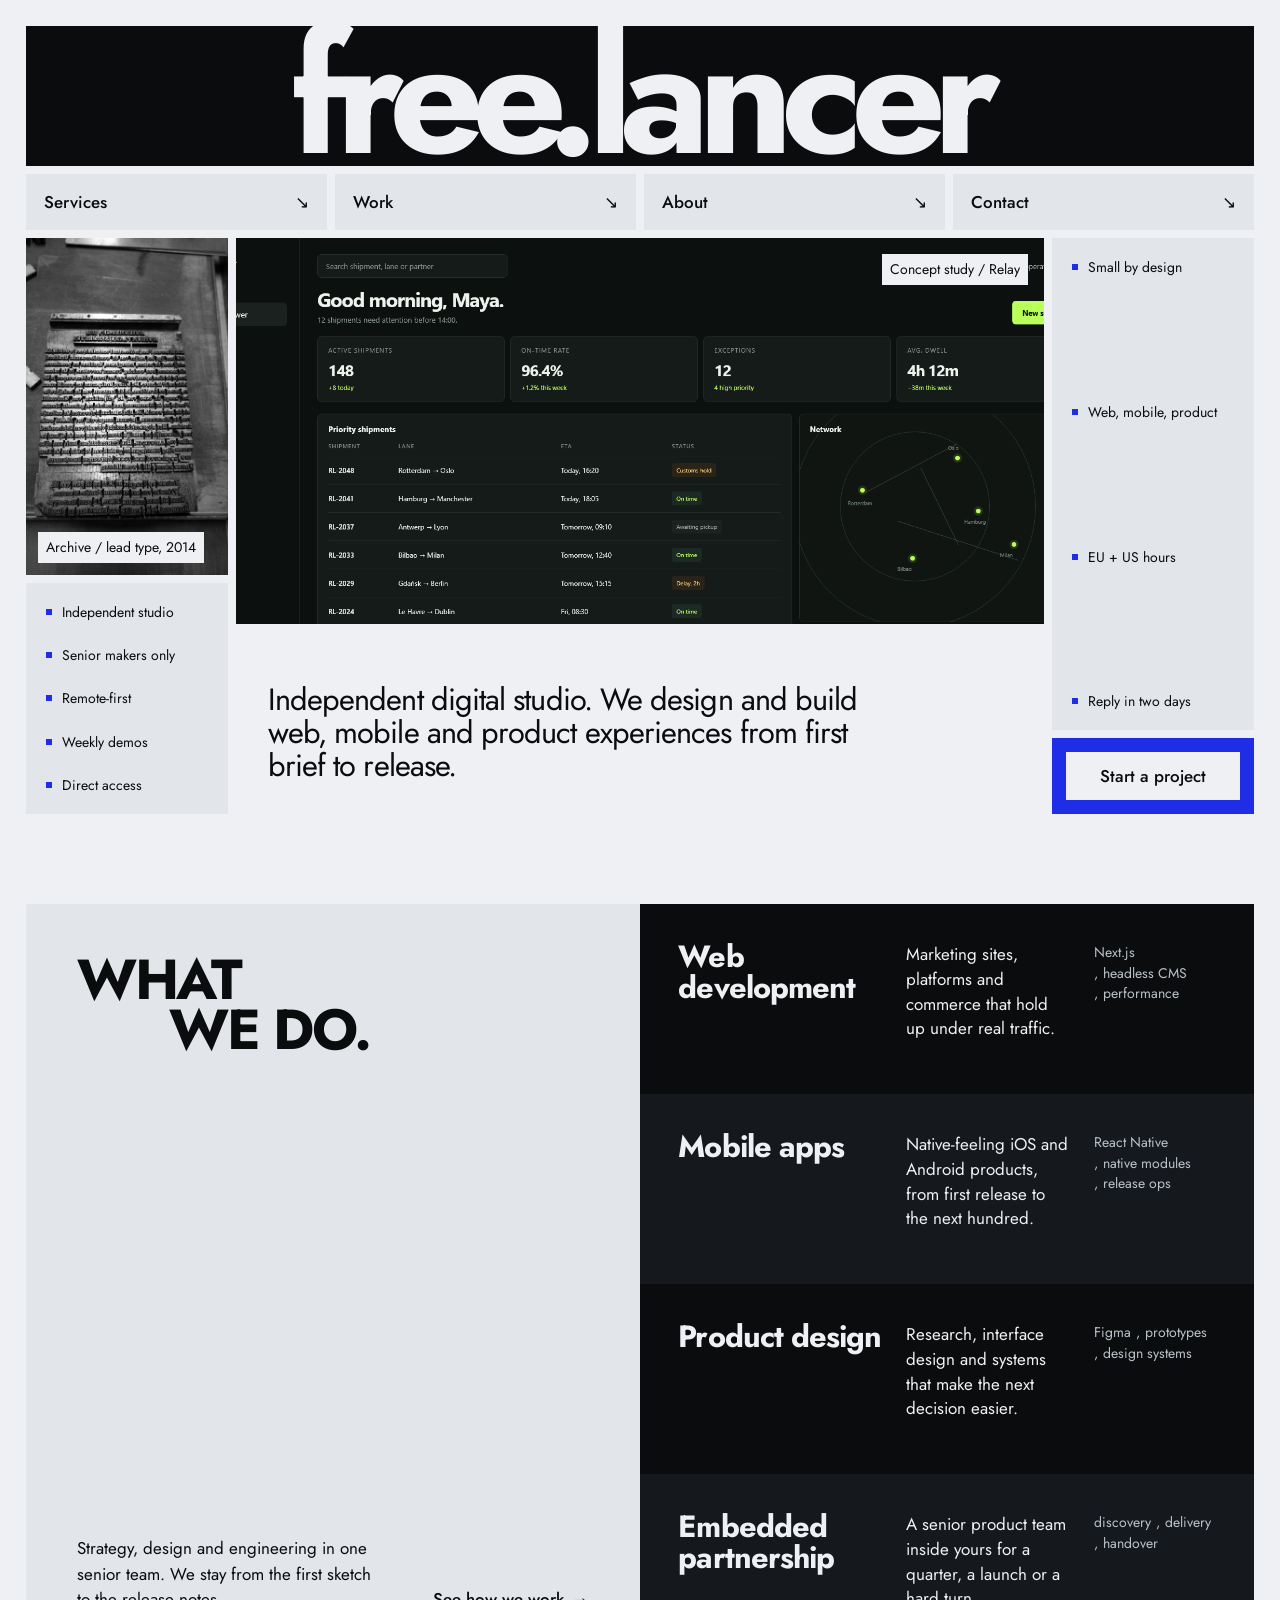
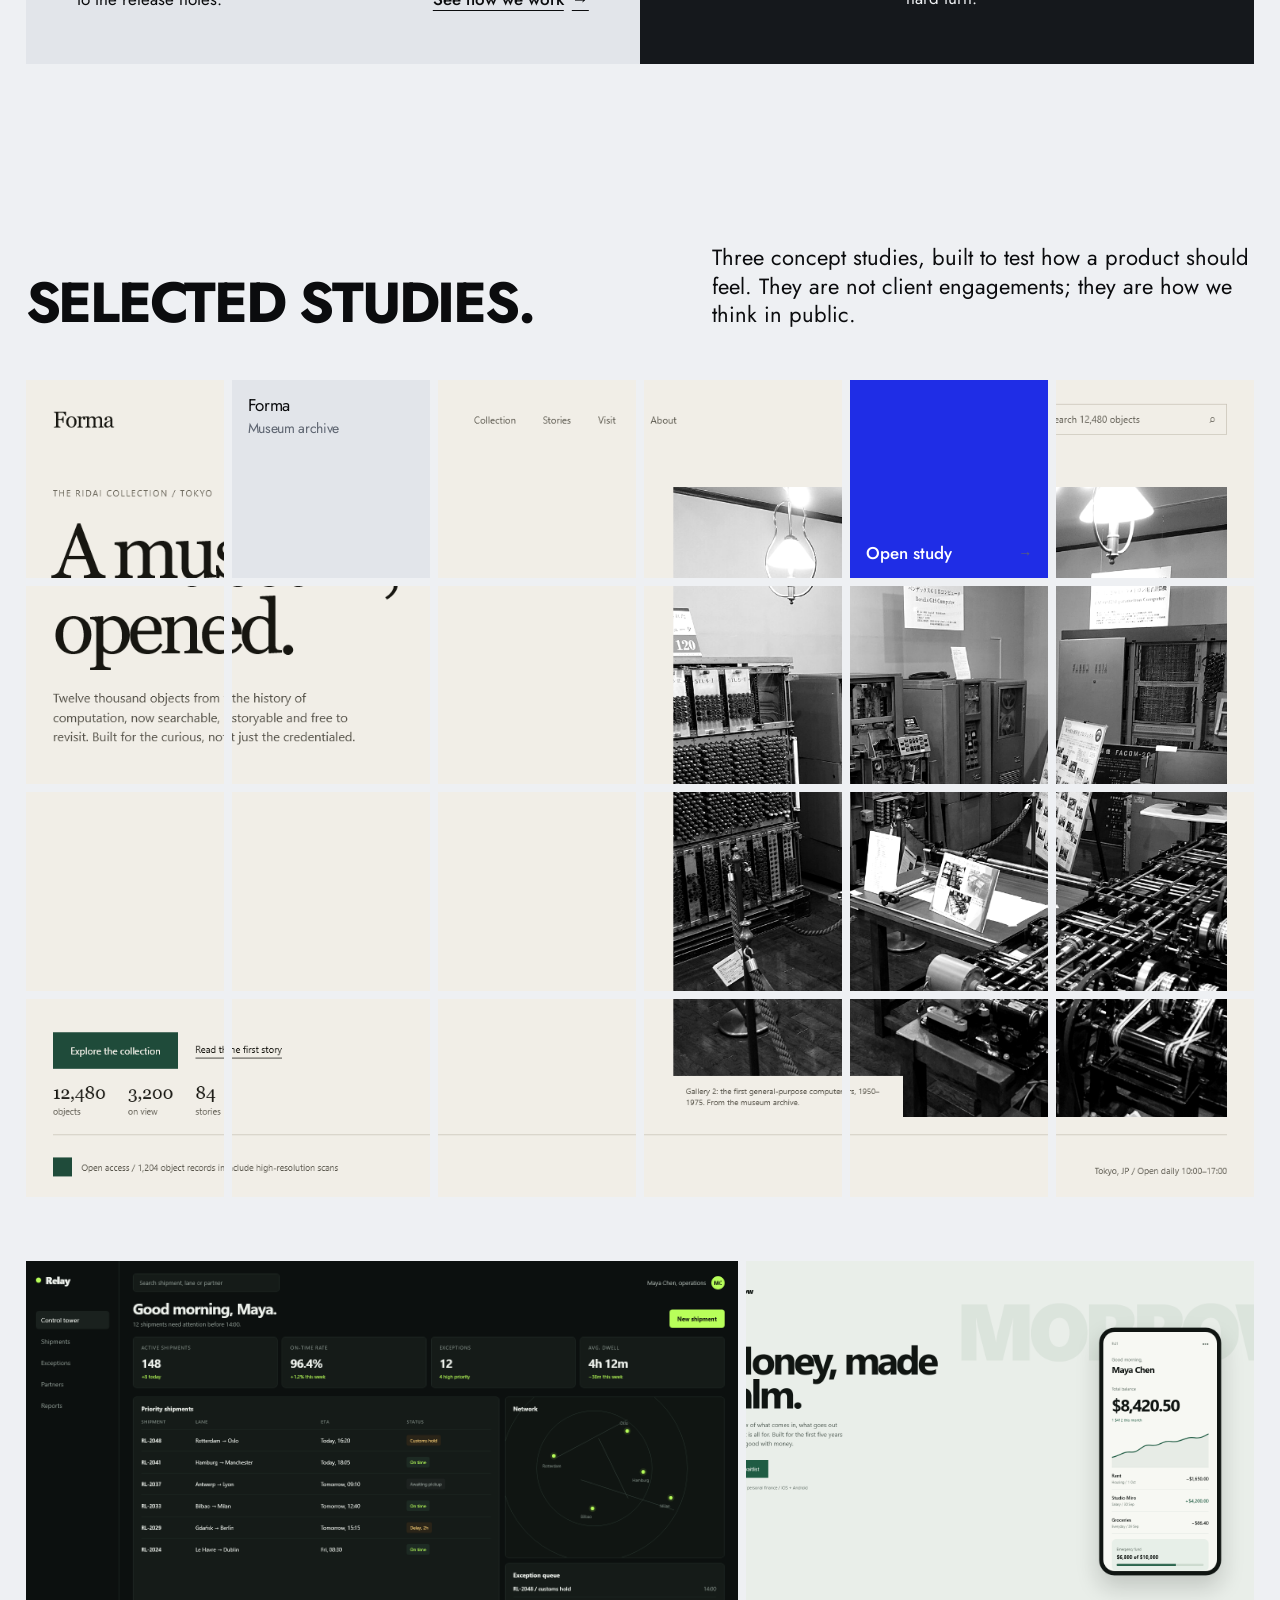
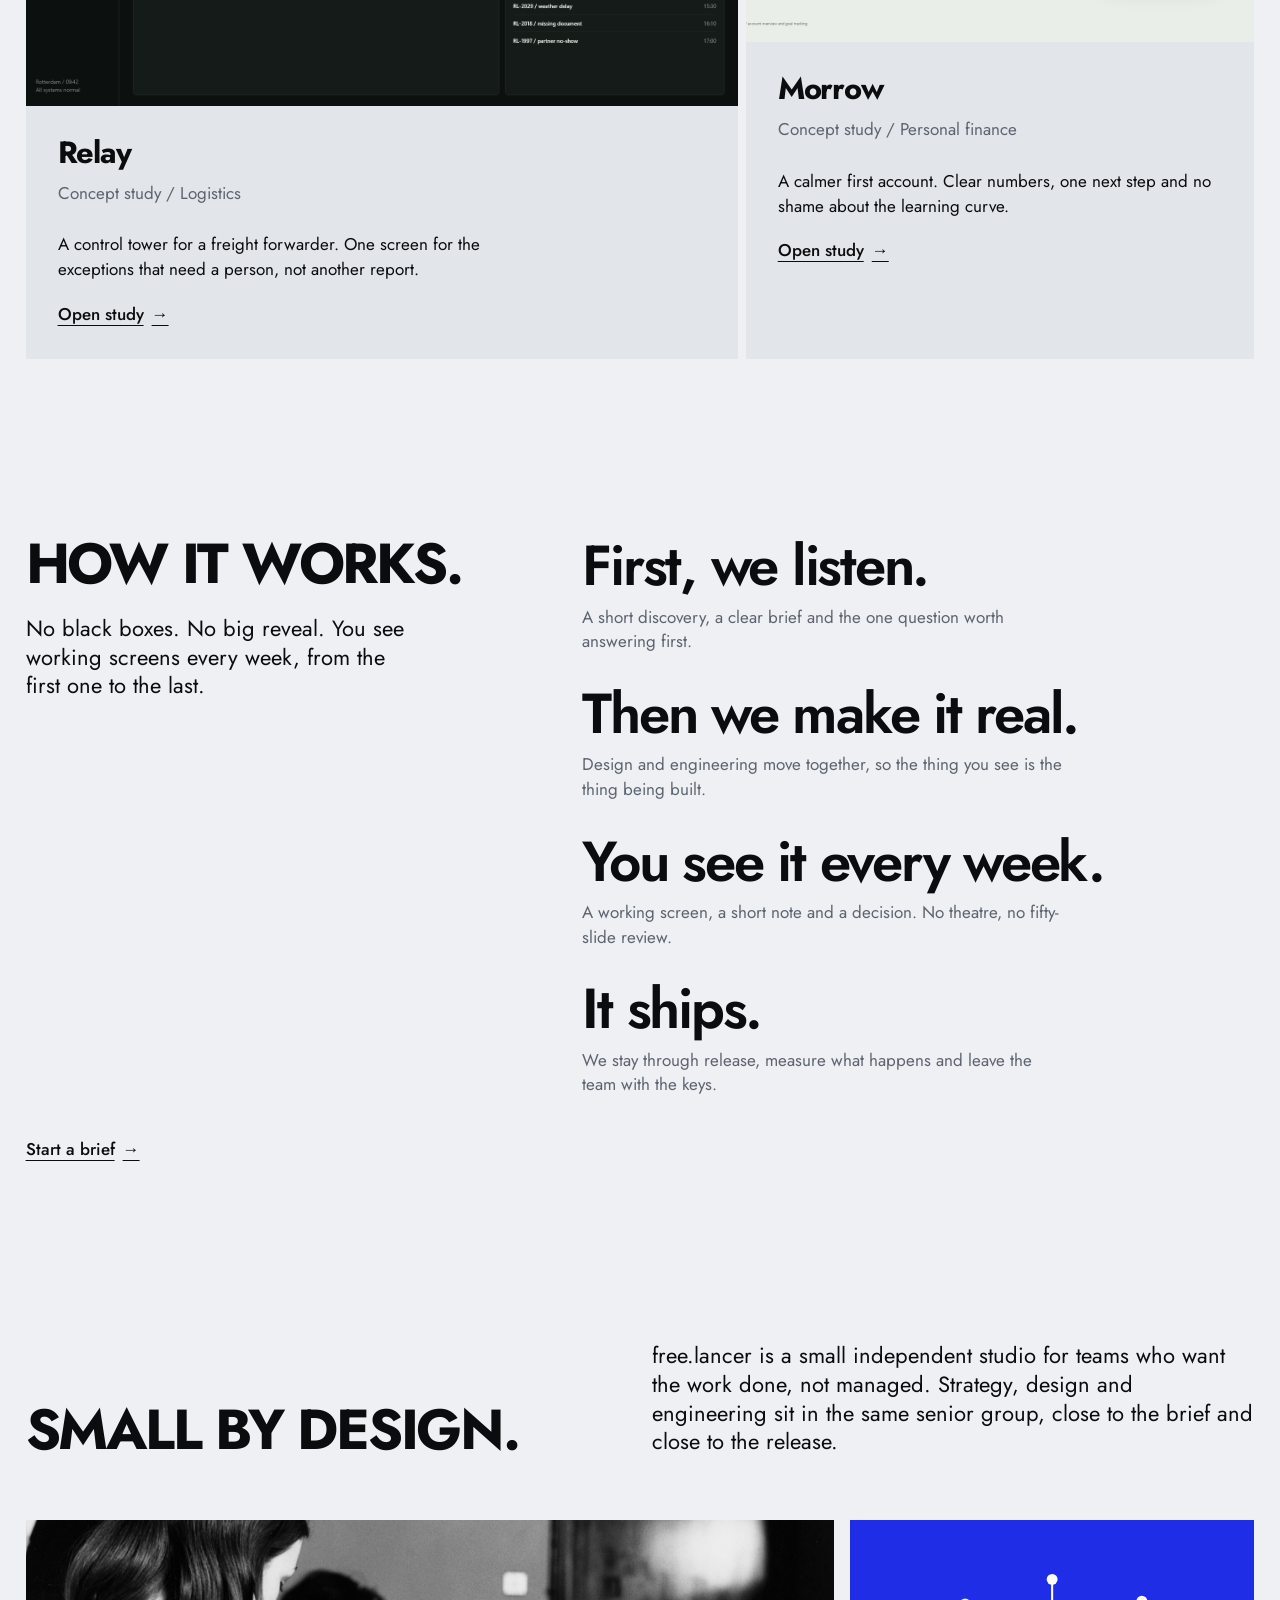
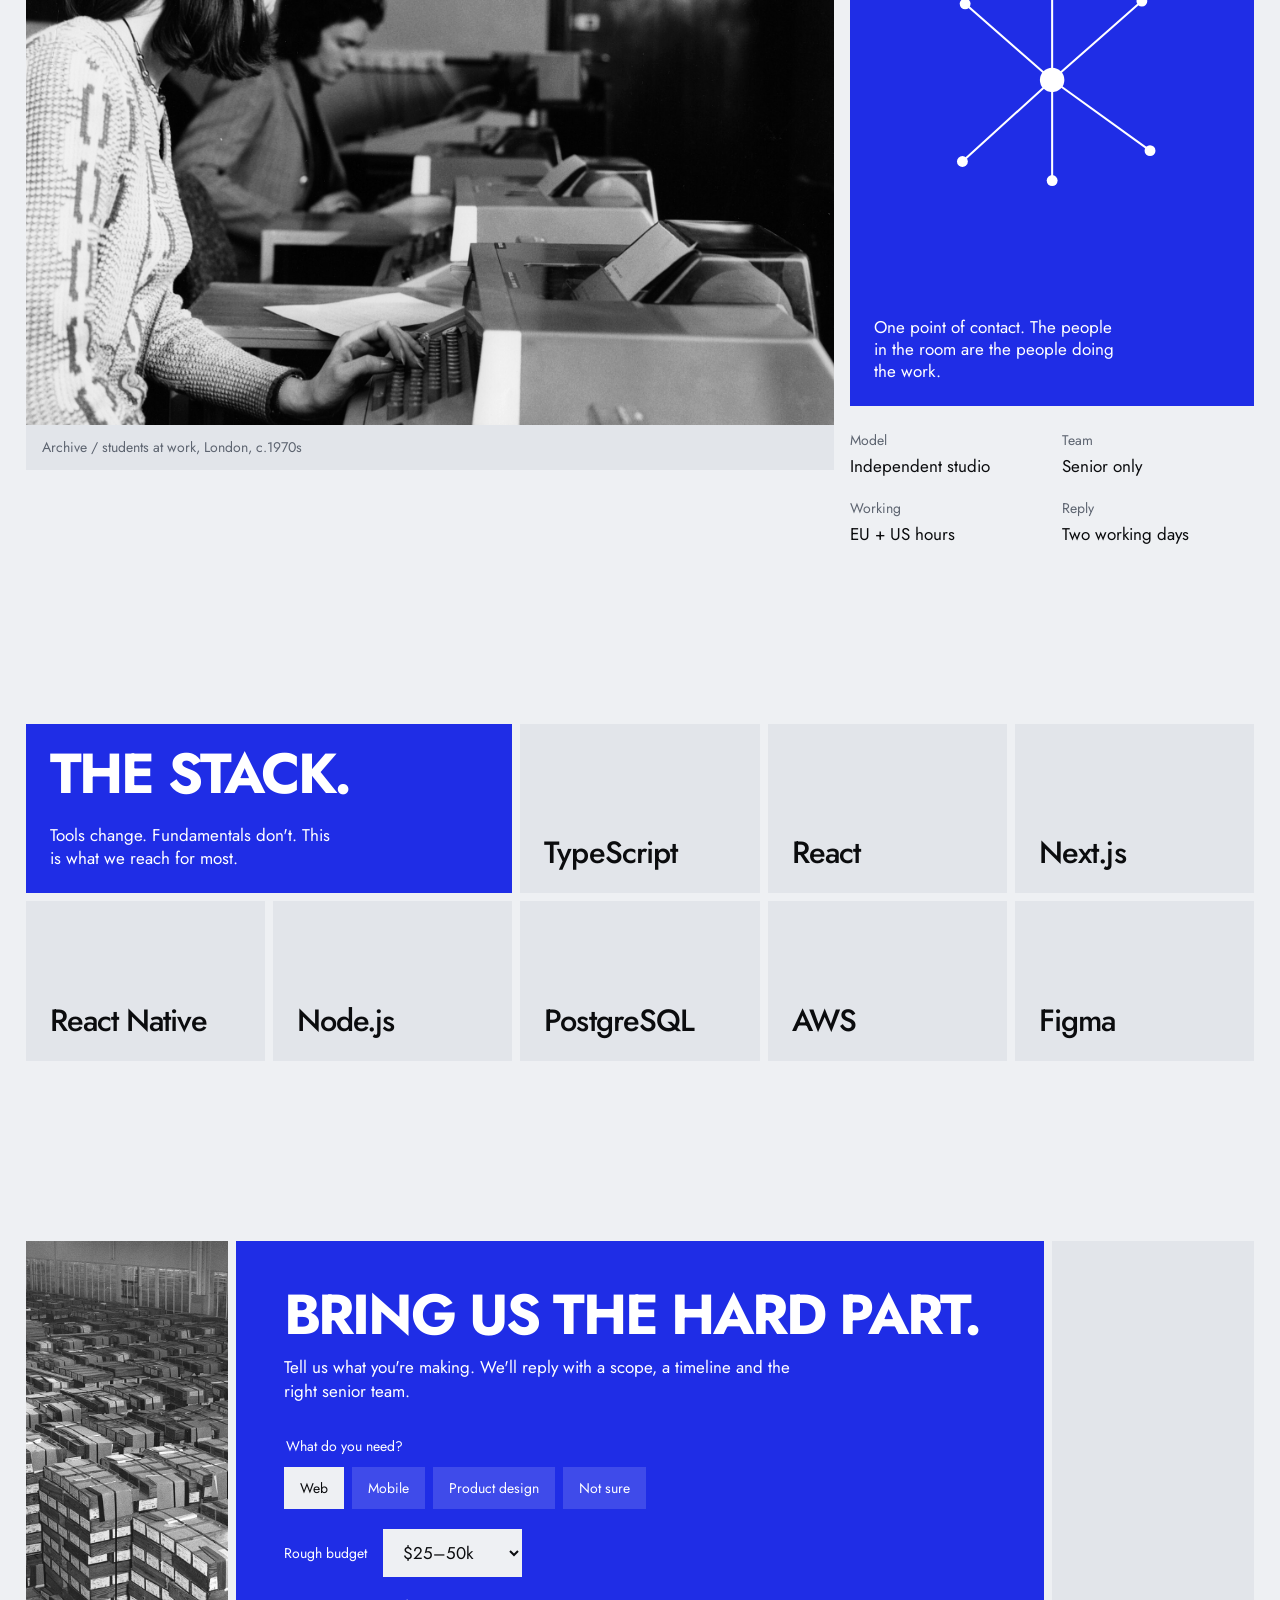
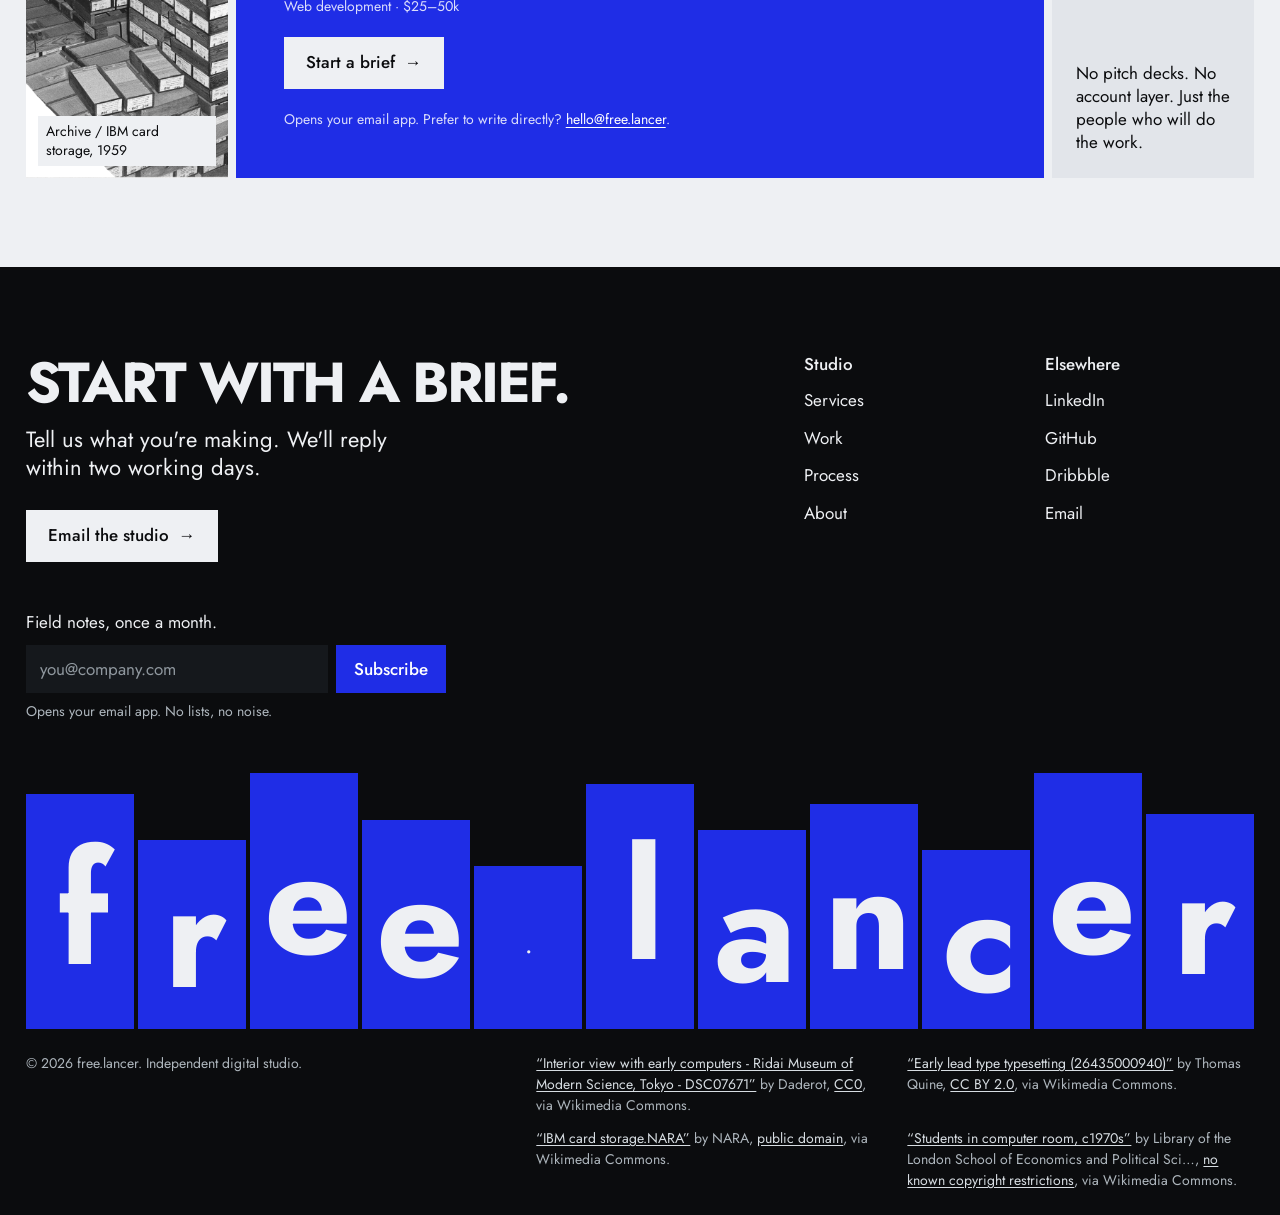
==== index.html @ f96b338e "Build free.lancer landing page" ====
<!doctype html>
<html lang="en" class="no-js">
<head>
  <meta charset="utf-8">
  <meta name="viewport" content="width=device-width, initial-scale=1">
  <title>free.lancer · independent digital studio</title>
  <meta name="description" content="free.lancer is an independent digital studio designing and building web, mobile and product experiences from first brief to release.">
  <meta name="theme-color" content="#eef0f3">
  <meta property="og:title" content="free.lancer · independent digital studio">
  <meta property="og:description" content="Web, mobile and product design from a small senior team. From first brief to release.">
  <meta property="og:type" content="website">
  <meta property="og:image" content="assets/concept-forma.png">
  <link rel="icon" href="data:image/svg+xml,%3Csvg xmlns='http://www.w3.org/2000/svg' viewBox='0 0 64 64'%3E%3Crect width='64' height='64' fill='%231f2de6'/%3E%3Ccircle cx='32' cy='32' r='9' fill='%23eef0f3'/%3E%3C/svg%3E">
  <link rel="preload" href="assets/fonts/jost-latin.woff2" as="font" type="font/woff2" crossorigin>
  <link rel="stylesheet" href="styles.css">
</head>
<body>
  <a class="skip-link" href="#main">Skip to content</a>

  <main id="main">
    <!-- Hero: name band, navigation tiles, and a working board of studio facts. -->
    <header class="hero" id="top">
      <div class="name-band">
        <h1><span class="name">free.lancer</span><span class="sr-only">, independent digital studio</span></h1>
      </div>

      <nav class="hero-nav" aria-label="Primary">
        <a href="#services" data-reveal style="--i:0"><span>Services</span><span class="arrow" aria-hidden="true">↘</span></a>
        <a href="#work" data-reveal style="--i:1"><span>Work</span><span class="arrow" aria-hidden="true">↘</span></a>
        <a href="#about" data-reveal style="--i:2"><span>About</span><span class="arrow" aria-hidden="true">↘</span></a>
        <a href="#contact" data-reveal style="--i:3"><span>Contact</span><span class="arrow" aria-hidden="true">↘</span></a>
      </nav>

      <div class="hero-board">
        <div class="hero-left">
          <figure class="hero-portrait" data-reveal style="--i:0">
            <img src="assets/early-lead-type-typesetting-26435000940.jpg" width="1920" height="2880" alt="Lead type locked in a printing forme, photographed from above." decoding="async">
            <figcaption>Archive / lead type, 2014</figcaption>
          </figure>
          <ul class="hero-facts" data-reveal style="--i:1">
            <li>Independent studio</li>
            <li>Senior makers only</li>
            <li>Remote-first</li>
            <li>Weekly demos</li>
            <li>Direct access</li>
          </ul>
        </div>

        <div class="hero-centre">
          <figure class="hero-shot">
            <img src="assets/concept-relay.png" width="1600" height="1000" alt="Relay concept dashboard showing shipment status, a network map and an exception queue." decoding="async">
            <figcaption class="image-tag">Concept study / Relay</figcaption>
          </figure>
          <div class="hero-statement" data-reveal style="--i:1">
            <p>Independent digital studio. We design and build web, mobile and product experiences from first brief to release.</p>
          </div>
        </div>

        <aside class="hero-right" aria-label="Studio facts">
          <div class="studio-card" data-reveal>
            <ul class="studio-facts">
              <li>Small by design</li>
              <li>Web, mobile, product</li>
              <li>EU + US hours</li>
              <li>Reply in two days</li>
            </ul>
          </div>
          <div class="rail-action" data-reveal style="--i:4">
            <a class="button button-paper" href="#contact">Start a project</a>
          </div>
        </aside>
      </div>
    </header>

    <!-- Services: a pale statement cell butted against four dark capability rows. -->
    <section class="section services" id="services" aria-labelledby="services-title">
      <div class="services-grid">
        <div class="services-intro">
          <h2 id="services-title" class="section-title"><span>What</span><span class="indent">we do.</span></h2>
          <div class="services-intro-foot">
            <p>Strategy, design and engineering in one senior team. We stay from the first sketch to the release notes.</p>
            <a class="text-link" href="#process">See how we work <span aria-hidden="true">→</span></a>
          </div>
        </div>

        <div class="services-rows">
          <article class="service-row" data-reveal style="--i:0">
            <h3>Web development</h3>
            <p>Marketing sites, platforms and commerce that hold up under real traffic.</p>
            <ul class="terms"><li>Next.js</li><li>headless CMS</li><li>performance</li></ul>
          </article>
          <article class="service-row" data-reveal style="--i:1">
            <h3>Mobile apps</h3>
            <p>Native-feeling iOS and Android products, from first release to the next hundred.</p>
            <ul class="terms"><li>React Native</li><li>native modules</li><li>release ops</li></ul>
          </article>
          <article class="service-row" data-reveal style="--i:2">
            <h3>Product design</h3>
            <p>Research, interface design and systems that make the next decision easier.</p>
            <ul class="terms"><li>Figma</li><li>prototypes</li><li>design systems</li></ul>
          </article>
          <article class="service-row" data-reveal style="--i:3">
            <h3>Embedded partnership</h3>
            <p>A senior product team inside yours for a quarter, a launch or a hard turn.</p>
            <ul class="terms"><li>discovery</li><li>delivery</li><li>handover</li></ul>
          </article>
        </div>
      </div>
    </section>

    <!-- Work: one Forma interface cut across the board, then two more concept studies. -->
    <section class="section work" id="work" aria-labelledby="work-title">
      <div class="section-head work-head">
        <h2 id="work-title" class="section-title">Selected studies.</h2>
        <p>Three concept studies, built to test how a product should feel. They are not client engagements; they are how we think in public.</p>
      </div>

      <p class="sr-only" id="mosaic-desc">Forma concept study: a museum archive interface with a large editorial headline and a historic computer gallery photograph.</p>
      <div class="mosaic" aria-describedby="mosaic-desc">
        <div class="mosaic-tile" aria-hidden="true" style="--x:0;--y:0;--mx:0;--my:0"></div>
        <div class="mosaic-tile flat" data-reveal style="--i:0"><p>Forma<br><span>Museum archive</span></p></div>
        <div class="mosaic-tile" aria-hidden="true" style="--x:2;--y:0;--mx:2;--my:0"></div>
        <div class="mosaic-tile" aria-hidden="true" style="--x:3;--y:0;--mx:0;--my:1"></div>
        <div class="mosaic-tile flat flat-action" data-reveal style="--i:1">
          <button class="tile-action" type="button" aria-label="Open the Forma concept study" data-study="forma" data-title="Forma" data-desc="A collections platform that lets a small museum publish twelve thousand objects without a large digital team. Search, stories and rights status in one place." data-facts="Sector|Museum archive|Year|2026|Scope|Product design + build" data-img="assets/concept-forma.png" data-alt="Forma concept museum archive interface with a large editorial headline and a historic computer photograph.">Open study <span aria-hidden="true">→</span></button>
        </div>
        <div class="mosaic-tile" aria-hidden="true" style="--x:5;--y:0;--mx:2;--my:1"></div>
        <div class="mosaic-tile" aria-hidden="true" style="--x:0;--y:1;--mx:0;--my:2"></div>
        <div class="mosaic-tile" aria-hidden="true" style="--x:1;--y:1;--mx:1;--my:2"></div>
        <div class="mosaic-tile" aria-hidden="true" style="--x:2;--y:1;--mx:2;--my:1"></div>
        <div class="mosaic-tile" aria-hidden="true" style="--x:3;--y:1;--mx:0;--my:3"></div>
        <div class="mosaic-tile" aria-hidden="true" style="--x:4;--y:1;--mx:1;--my:3"></div>
        <div class="mosaic-tile" aria-hidden="true" style="--x:5;--y:1;--mx:2;--my:1"></div>
        <div class="mosaic-tile" aria-hidden="true" style="--x:0;--y:2;--mx:0;--my:4"></div>
        <div class="mosaic-tile" aria-hidden="true" style="--x:1;--y:2;--mx:1;--my:4"></div>
        <div class="mosaic-tile" aria-hidden="true" style="--x:2;--y:2;--mx:2;--my:4"></div>
        <div class="mosaic-tile" aria-hidden="true" style="--x:3;--y:2;--mx:0;--my:5"></div>
        <div class="mosaic-tile" aria-hidden="true" style="--x:4;--y:2;--mx:1;--my:5"></div>
        <div class="mosaic-tile" aria-hidden="true" style="--x:5;--y:2;--mx:2;--my:5"></div>
        <div class="mosaic-tile" aria-hidden="true" style="--x:0;--y:3;--mx:0;--my:6"></div>
        <div class="mosaic-tile" aria-hidden="true" style="--x:1;--y:3;--mx:1;--my:6"></div>
        <div class="mosaic-tile" aria-hidden="true" style="--x:2;--y:3;--mx:2;--my:6"></div>
        <div class="mosaic-tile" aria-hidden="true" style="--x:3;--y:3;--mx:0;--my:7"></div>
        <div class="mosaic-tile" aria-hidden="true" style="--x:4;--y:3;--mx:1;--my:7"></div>
        <div class="mosaic-tile" aria-hidden="true" style="--x:5;--y:3;--mx:2;--my:7"></div>
      </div>

      <div class="project-row">
        <article class="project project-wide" data-reveal>
          <figure class="project-media">
            <img src="assets/concept-relay.png" width="1600" height="1000" alt="Relay concept operations dashboard with a shipment table and network map." loading="lazy" decoding="async">
          </figure>
          <div class="project-body">
            <h3>Relay</h3>
            <p class="meta">Concept study / Logistics</p>
            <p>A control tower for a freight forwarder. One screen for the exceptions that need a person, not another report.</p>
            <button class="text-action" type="button" aria-label="Open the Relay concept study" data-study="relay" data-title="Relay" data-desc="An operations dashboard for a freight forwarder who was managing exceptions across four spreadsheets. One control tower for shipments, partner handoffs and the things that need a person." data-facts="Sector|Logistics|Year|2026|Scope|Product design + front-end" data-img="assets/concept-relay.png" data-alt="Relay concept operations dashboard with shipment status, network map and exception queue.">Open study <span aria-hidden="true">→</span></button>
          </div>
        </article>

        <article class="project project-narrow" data-reveal style="--i:1">
          <figure class="project-media">
            <img src="assets/concept-morrow.png" width="1600" height="1000" alt="Morrow concept mobile banking app shown on a phone." loading="lazy" decoding="async">
          </figure>
          <div class="project-body">
            <h3>Morrow</h3>
            <p class="meta">Concept study / Personal finance</p>
            <p>A calmer first account. Clear numbers, one next step and no shame about the learning curve.</p>
            <button class="text-action" type="button" aria-label="Open the Morrow concept study" data-study="morrow" data-title="Morrow" data-desc="A personal finance app for the first five years of getting good with money. The product leads with one useful next step, not a wall of charts." data-facts="Sector|Personal finance|Year|2026|Scope|Product design + prototype" data-img="assets/concept-morrow.png" data-alt="Morrow concept personal finance app on a phone showing balance, spending and a savings goal.">Open study <span aria-hidden="true">→</span></button>
          </div>
        </article>
      </div>
    </section>

    <!-- Process: the sequence is carried by the words, not by numbers. -->
    <section class="section process" id="process" aria-labelledby="process-title">
      <div class="process-grid">
        <div class="process-intro">
          <h2 id="process-title" class="section-title">How it works.</h2>
          <p>No black boxes. No big reveal. You see working screens every week, from the first one to the last.</p>
        </div>
        <ol class="process-list">
          <li data-reveal style="--i:0">
            <p class="process-line">First, we listen.</p>
            <p class="process-note">A short discovery, a clear brief and the one question worth answering first.</p>
          </li>
          <li data-reveal style="--i:1">
            <p class="process-line">Then we make it real.</p>
            <p class="process-note">Design and engineering move together, so the thing you see is the thing being built.</p>
          </li>
          <li data-reveal style="--i:2">
            <p class="process-line">You see it every week.</p>
            <p class="process-note">A working screen, a short note and a decision. No theatre, no fifty-slide review.</p>
          </li>
          <li data-reveal style="--i:3">
            <p class="process-line">It ships.</p>
            <p class="process-note">We stay through release, measure what happens and leave the team with the keys.</p>
          </li>
        </ol>
      </div>
      <a class="text-link process-cta" href="#contact">Start a brief <span aria-hidden="true">→</span></a>
    </section>

    <!-- About: a small studio, one point of contact, and a clear way of working. -->
    <section class="section about" id="about" aria-labelledby="about-title">
      <div class="about-intro">
        <h2 id="about-title" class="section-title">Small by design.</h2>
        <p>free.lancer is a small independent studio for teams who want the work done, not managed. Strategy, design and engineering sit in the same senior group, close to the brief and close to the release.</p>
      </div>

      <div class="about-grid">
        <figure class="about-photo" data-reveal>
          <img src="assets/students-in-computer-room-c1970s.jpg" width="1920" height="1504" alt="Students working at computer terminals in a 1970s computer room." loading="lazy" decoding="async">
          <figcaption>Archive / students at work, London, c.1970s</figcaption>
        </figure>

        <div class="about-side">
          <div class="about-tile" data-reveal>
            <svg viewBox="0 0 200 200" aria-hidden="true" focusable="false">
              <g fill="none" stroke="currentColor" stroke-width="1.5">
                <path d="M100 100L36 44M100 100L166 42M100 100L172 152M100 100L34 160M100 100L100 26M100 100L100 174"/>
              </g>
              <g fill="currentColor">
                <circle cx="100" cy="100" r="9"/>
                <circle cx="36" cy="44" r="4"/><circle cx="166" cy="42" r="4"/>
                <circle cx="172" cy="152" r="4"/><circle cx="34" cy="160" r="4"/>
                <circle cx="100" cy="26" r="4"/><circle cx="100" cy="174" r="4"/>
              </g>
            </svg>
            <p>One point of contact. The people in the room are the people doing the work.</p>
          </div>
          <dl class="about-facts">
            <div><dt>Model</dt><dd>Independent studio</dd></div>
            <div><dt>Team</dt><dd>Senior only</dd></div>
            <div><dt>Working</dt><dd>EU + US hours</dd></div>
            <div><dt>Reply</dt><dd>Two working days</dd></div>
          </dl>
        </div>
      </div>
    </section>

    <!-- Stack: the tools are named plainly; no borrowed client logos. -->
    <section class="section stack" id="stack" aria-labelledby="stack-title">
      <ul class="stack-grid">
        <li class="stack-head" data-reveal>
          <h2 id="stack-title" class="section-title">The stack.</h2>
          <p>Tools change. Fundamentals don't. This is what we reach for most.</p>
        </li>
        <li class="stack-tile" data-reveal style="--i:0">TypeScript</li>
        <li class="stack-tile" data-reveal style="--i:1">React</li>
        <li class="stack-tile" data-reveal style="--i:2">Next.js</li>
        <li class="stack-tile" data-reveal style="--i:3">React Native</li>
        <li class="stack-tile" data-reveal style="--i:4">Node.js</li>
        <li class="stack-tile" data-reveal style="--i:5">PostgreSQL</li>
        <li class="stack-tile" data-reveal style="--i:6">AWS</li>
        <li class="stack-tile" data-reveal style="--i:7">Figma</li>
      </ul>
    </section>

    <!-- Contact: one live brief builder, wired to email rather than a fake form backend. -->
    <section class="section contact" id="contact" aria-labelledby="contact-title">
      <div class="contact-board">
        <figure class="contact-photo" data-reveal>
          <img src="assets/ibm-card-storage-nara.jpg" width="1920" height="1516" alt="Rows of IBM card storage boxes in a records centre, 1959." loading="lazy" decoding="async">
          <figcaption>Archive / IBM card storage, 1959</figcaption>
        </figure>

        <div class="contact-main" data-reveal>
          <h2 id="contact-title" class="section-title">Bring us the hard part.</h2>
          <p>Tell us what you're making. We'll reply with a scope, a timeline and the right senior team.</p>

          <form class="brief-form" id="brief-form">
            <fieldset>
              <legend>What do you need?</legend>
              <div class="choice-row">
                <label><input type="radio" name="service" value="Web development" checked><span>Web</span></label>
                <label><input type="radio" name="service" value="Mobile apps"><span>Mobile</span></label>
                <label><input type="radio" name="service" value="Product design"><span>Product design</span></label>
                <label><input type="radio" name="service" value="Not sure yet"><span>Not sure</span></label>
              </div>
            </fieldset>

            <div class="brief-row">
              <label for="budget">Rough budget</label>
              <select id="budget" name="budget">
                <option>Under $25k</option>
                <option selected>$25–50k</option>
                <option>$50–100k</option>
                <option>Not sure yet</option>
              </select>
            </div>

            <p class="brief-summary" id="brief-summary" aria-live="polite">Web development · $25–50k</p>
            <a class="button button-paper" id="brief-link" href="mailto:hello@free.lancer?subject=Project%20brief" aria-describedby="brief-summary">Start a brief <span aria-hidden="true">→</span></a>
            <p class="small">Opens your email app. Prefer to write directly? <a href="mailto:hello@free.lancer">hello@free.lancer</a>.</p>
          </form>
        </div>

        <aside class="contact-note" data-reveal style="--i:1">
          <p>No pitch decks. No account layer. Just the people who will do the work.</p>
        </aside>
      </div>
    </section>
  </main>

  <footer class="footer">
    <div class="footer-top">
      <div class="footer-invite">
        <h2 class="section-title">Start with a brief.</h2>
        <p>Tell us what you're making. We'll reply within two working days.</p>
        <a class="button button-paper" href="mailto:hello@free.lancer?subject=Project%20brief">Email the studio <span aria-hidden="true">→</span></a>

        <form class="newsletter" id="newsletter-form" action="mailto:hello@free.lancer" method="post" enctype="text/plain">
          <label for="newsletter-email">Field notes, once a month.</label>
          <div class="newsletter-row">
            <input id="newsletter-email" name="email" type="email" autocomplete="email" placeholder="you@company.com" required aria-describedby="newsletter-note">
            <button class="button button-ghost" type="submit">Subscribe</button>
          </div>
          <p class="small" id="newsletter-note">Opens your email app. No lists, no noise.</p>
        </form>
      </div>

      <div class="footer-links">
        <div>
          <h3>Studio</h3>
          <a href="#services">Services</a>
          <a href="#work">Work</a>
          <a href="#process">Process</a>
          <a href="#about">About</a>
        </div>
        <div>
          <h3>Elsewhere</h3>
          <!-- Replace these profile URLs with the studio's live accounts before launch. -->
          <a href="https://www.linkedin.com/company/free-lancer" rel="noopener">LinkedIn</a>
          <a href="https://github.com/free-lancer" rel="noopener">GitHub</a>
          <a href="https://dribbble.com/free-lancer" rel="noopener">Dribbble</a>
          <a href="mailto:hello@free.lancer">Email</a>
        </div>
      </div>
    </div>

    <div class="footer-wordmark" aria-hidden="true">
      <span style="--h:92">f</span><span style="--h:74">r</span><span style="--h:100">e</span><span style="--h:82">e</span><span class="block-dot" style="--h:64">.</span><span style="--h:96">l</span><span style="--h:78">a</span><span style="--h:88">n</span><span style="--h:70">c</span><span style="--h:100">e</span><span style="--h:84">r</span>
    </div>
    <p class="sr-only">free.lancer</p>

    <div class="footer-bottom">
      <p>© 2026 free.lancer. Independent digital studio.</p>
      <ul class="credits" aria-label="Picture credits">
        <li><a href="https://commons.wikimedia.org/w/index.php?curid=47951295">“Interior view with early computers - Ridai Museum of Modern Science, Tokyo - DSC07671”</a> by Daderot, <a href="https://creativecommons.org/publicdomain/zero/1.0/deed.en">CC0</a>, via Wikimedia Commons.</li>
        <li><a href="https://commons.wikimedia.org/wiki/File:Early_lead_type_typesetting_(26435000940).jpg">“Early lead type typesetting (26435000940)”</a> by Thomas Quine, <a href="https://creativecommons.org/licenses/by/2.0">CC BY 2.0</a>, via Wikimedia Commons.</li>
        <li><a href="https://commons.wikimedia.org/wiki/File:IBM_card_storage.NARA.jpg">“IBM card storage.NARA”</a> by NARA, <a href="https://creativecommons.org/publicdomain/mark/1.0/">public domain</a>, via Wikimedia Commons.</li>
        <li><a href="https://commons.wikimedia.org/wiki/File:Students_in_computer_room,_c1970s.jpg">“Students in computer room, c1970s”</a> by Library of the London School of Economics and Political Sci…, <a href="https://www.flickr.com/commons/usage/">no known copyright restrictions</a>, via Wikimedia Commons.</li>
      </ul>
    </div>
  </footer>

  <!-- Native dialog for the concept studies. One dialog, content swapped by script. -->
  <dialog class="study-dialog" id="study-dialog" aria-labelledby="study-title">
    <div class="dialog-bar">
      <p class="meta">Concept study</p>
      <button class="dialog-close" type="button" aria-label="Close study">Close</button>
    </div>
    <div class="dialog-grid">
      <div class="dialog-copy">
        <h2 id="study-title">Forma</h2>
        <p id="study-desc"></p>
        <dl class="dialog-facts" id="study-facts"></dl>
        <p class="meta">Concept study, not a client engagement.</p>
      </div>
      <img id="study-image" src="assets/concept-forma.png" width="1500" height="1000" alt="">
    </div>
  </dialog>

  <script src="script.js"></script>
</body>
</html>
---- styles.css ----
/* =========================================================
   free.lancer
   One typeface, one ground, one accent. A board of tiles,
   set square, with the full stop doing the work.
   ========================================================= */

@font-face {
  font-family: "Jost";
  src: url("assets/fonts/jost-latin.woff2") format("woff2");
  font-weight: 400 700;
  font-style: normal;
  font-display: swap;
}

:root {
  --bg: #eef0f3;
  --surface: #e2e5ea;
  --ink: #0b0c0e;
  --muted: #5d6470;
  --accent: #1f2de6;
  --accent-ink: #ffffff;
  --field-dark: #0b0c0e;
  --field-dark-2: #15181c;
  --font: "Jost", "Segoe UI", Arial, sans-serif;

  --step-small: 14px;
  --step-body: 17px;
  --step-lead: 22px;
  --step-mid: clamp(24px, 2.4vw, 32px);
  --step-head: clamp(36px, 4.4vw, 64px);
  --step-display: clamp(64px, 13vw, 190px);
  --step-wordmark: clamp(56px, 12vw, 173px);

  --margin: clamp(16px, 2vw, 28px);
  --gap: 8px;
  --section: clamp(56px, 7vw, 120px);
  --radius: 0px;

  --ease-out: cubic-bezier(0.22, 1, 0.36, 1);
  --ease-soft: cubic-bezier(0.33, 1, 0.68, 1);
  --ease-in-out: cubic-bezier(0.76, 0, 0.24, 1);
}

/* ---------- reset ---------- */
*,
*::before,
*::after { box-sizing: border-box; }

html {
  -webkit-text-size-adjust: 100%;
  text-size-adjust: 100%;
  scroll-behavior: auto;
}

body {
  margin: 0;
  background: var(--bg);
  color: var(--ink);
  font-family: var(--font);
  font-size: var(--step-body);
  line-height: 1.5;
  font-kerning: normal;
  -webkit-font-smoothing: antialiased;
  text-rendering: optimizeLegibility;
}

h1, h2, h3, p, figure, ul, ol, dl, dd { margin: 0; }
ul, ol { padding: 0; list-style: none; }
img { display: block; max-width: 100%; height: auto; }
button, input, select { font: inherit; color: inherit; }
button { background: none; border: 0; padding: 0; cursor: pointer; }
a { color: inherit; }
:target { scroll-margin-top: 24px; }
::selection { background: var(--accent); color: var(--accent-ink); }
:focus-visible { outline: 3px solid var(--accent); outline-offset: 4px; }
/* The accent ring disappears on blue and ink grounds; use the page colour there. */
.contact-main :focus-visible,
.rail-action :focus-visible,
.flat-action :focus-visible,
.footer :focus-visible { outline-color: var(--bg); }

.sr-only {
  position: absolute;
  width: 1px;
  height: 1px;
  overflow: hidden;
  clip-path: inset(50%);
  white-space: nowrap;
}

.skip-link {
  position: fixed;
  top: 12px;
  left: 12px;
  z-index: 100;
  background: var(--ink);
  color: var(--bg);
  padding: 12px 16px;
  text-decoration: none;
  transform: translateY(-180%);
  transition: transform 180ms var(--ease-out);
}
.skip-link:focus { transform: translateY(0); }

/* ---------- type ---------- */
h1, h2, h3 {
  font-weight: 700;
  letter-spacing: -0.04em;
  line-height: 0.9;
  text-wrap: balance;
}

p { max-width: 62ch; text-wrap: pretty; }
p + p { margin-top: 0.9em; }

.section-title {
  font-size: var(--step-head);
  line-height: 0.92;
  text-transform: uppercase;
}

.meta {
  font-size: var(--step-small);
  line-height: 1.4;
  color: var(--muted);
}

.small { font-size: var(--step-small); line-height: 1.5; }

.text-link {
  display: inline-flex;
  align-items: center;
  gap: 8px;
  font-size: var(--step-body);
  font-weight: 500;
  text-decoration: underline;
  text-decoration-thickness: 1px;
  text-underline-offset: 5px;
  transition: color 180ms ease;
}
.text-link span { transition: transform 180ms var(--ease-out); }
.text-link:hover { color: var(--accent); }
.text-link:hover span { transform: translateX(4px); }

.text-action {
  display: inline-flex;
  align-items: center;
  gap: 8px;
  margin-top: 8px;
  font-size: var(--step-body);
  font-weight: 500;
  text-decoration: underline;
  text-decoration-thickness: 1px;
  text-underline-offset: 5px;
  text-align: left;
  transition: color 180ms ease;
}
.text-action span { transition: transform 180ms var(--ease-out); }
.text-action:hover { color: var(--accent); }
.text-action:hover span { transform: translateX(4px); }

/* ---------- controls ---------- */
.button {
  display: inline-flex;
  align-items: center;
  justify-content: center;
  gap: 10px;
  min-height: 52px;
  padding: 0 22px;
  background: var(--accent);
  color: var(--accent-ink);
  border-radius: var(--radius);
  font-size: var(--step-body);
  font-weight: 500;
  line-height: 1;
  text-decoration: none;
  white-space: nowrap;
  transition: background-color 180ms ease, color 180ms ease, transform 140ms var(--ease-out);
}
.button:hover { background: var(--ink); color: var(--bg); }
.button:active { transform: scale(0.98); }
.button span { transition: transform 180ms var(--ease-out); }
.button:hover span { transform: translateX(4px); }

.button-paper { background: var(--bg); color: var(--ink); }
.button-paper:hover { background: #ffffff; color: var(--ink); }

/* =========================================================
   Hero
   ========================================================= */
.hero {
  padding: var(--margin);
  padding-bottom: 0;
}

.name-band {
  height: clamp(110px, 11vw, 170px);
  display: grid;
  place-items: center;
  overflow: hidden;
  background: var(--ink);
  color: var(--bg);
}

.name-band h1 {
  font-size: var(--step-display);
  line-height: 0.8;
  letter-spacing: -0.075em;
  font-weight: 700;
  white-space: nowrap;
}

.hero-nav {
  display: grid;
  grid-template-columns: repeat(4, minmax(0, 1fr));
  gap: var(--gap);
  margin-top: var(--gap);
}

.hero-nav a {
  min-height: 56px;
  padding: 0 18px;
  display: flex;
  align-items: center;
  justify-content: space-between;
  gap: 16px;
  background: var(--surface);
  font-size: var(--step-body);
  font-weight: 500;
  text-decoration: none;
  transition: background-color 180ms ease, color 180ms ease;
}
.hero-nav a:hover { background: var(--ink); color: var(--bg); }
.hero-nav .arrow { font-size: 1em; transition: transform 180ms var(--ease-out); }
.hero-nav a:hover .arrow { transform: translate(4px, 4px); }

.hero-board {
  display: grid;
  grid-template-columns: 2fr 8fr 2fr;
  gap: var(--gap);
  margin-top: var(--gap);
  min-height: clamp(520px, 64svh, 640px);
}

.hero-left {
  display: grid;
  grid-template-rows: minmax(0, 1.45fr) minmax(0, 1fr);
  gap: var(--gap);
  min-height: 0;
}

.hero-portrait {
  position: relative;
  min-height: 0;
  overflow: hidden;
  background: var(--surface);
}
.hero-portrait img {
  width: 100%;
  height: 100%;
  object-fit: cover;
  filter: grayscale(1) contrast(1.06);
}
.hero-portrait figcaption {
  position: absolute;
  left: 12px;
  bottom: 12px;
  max-width: calc(100% - 24px);
  padding: 6px 8px;
  background: var(--bg);
  color: var(--ink);
  font-size: var(--step-small);
  line-height: 1.35;
}

.hero-facts {
  padding: 20px;
  background: var(--surface);
  display: flex;
  flex-direction: column;
  justify-content: space-between;
  gap: 10px;
}
.hero-facts li {
  display: flex;
  align-items: center;
  gap: 10px;
  font-size: var(--step-small);
  line-height: 1.3;
}
.hero-facts li::before {
  content: "";
  width: 6px;
  height: 6px;
  flex: none;
  background: var(--accent);
}

.hero-centre {
  position: relative;
  min-height: 0;
  overflow: hidden;
  background: var(--surface);
}
.hero-shot {
  position: absolute;
  inset: 0;
  overflow: hidden;
}
.hero-shot img {
  width: 100%;
  height: 100%;
  object-fit: cover;
}

.image-tag {
  position: absolute;
  top: 16px;
  right: 16px;
  padding: 6px 8px;
  background: var(--bg);
  color: var(--ink);
  font-size: var(--step-small);
  line-height: 1.3;
}
.hero-statement {
  position: absolute;
  left: 0;
  right: 0;
  bottom: 0;
  min-height: 33%;
  padding: clamp(20px, 3vw, 32px);
  background: var(--bg);
  display: flex;
  align-items: flex-end;
}
.hero-statement p {
  font-size: var(--step-mid);
  line-height: 1.08;
  letter-spacing: -0.03em;
  max-width: 34ch;
}

.hero-right {
  display: flex;
  flex-direction: column;
  gap: var(--gap);
  min-height: 0;
}
.studio-card {
  flex: 1;
  padding: 20px;
  background: var(--surface);
  display: flex;
  flex-direction: column;
}
.studio-facts {
  flex: 1;
  display: flex;
  flex-direction: column;
  justify-content: space-between;
  gap: 14px;
}
.studio-facts li {
  display: flex;
  align-items: center;
  gap: 10px;
  font-size: var(--step-small);
  line-height: 1.3;
}
.studio-facts li::before {
  content: "";
  width: 6px;
  height: 6px;
  flex: none;
  background: var(--accent);
}
.rail-action {
  padding: 14px;
  background: var(--accent);
}
.rail-action .button { width: 100%; min-height: 48px; padding-inline: 14px; }

/* =========================================================
   Shared section frame
   ========================================================= */
.section {
  padding: var(--section) var(--margin);
}

.section-head {
  display: grid;
  grid-template-columns: 1.1fr 0.9fr;
  gap: var(--gutter, 24px);
  align-items: end;
}
.section-head p {
  font-size: var(--step-lead);
  line-height: 1.3;
  max-width: 46ch;
}

/* =========================================================
   Services
   ========================================================= */
.services-grid {
  display: grid;
  grid-template-columns: 1fr 1fr;
  min-height: 760px;
}

.services-intro {
  padding: clamp(28px, 4vw, 56px);
  background: var(--surface);
  display: flex;
  flex-direction: column;
  justify-content: space-between;
  gap: 48px;
}
.services-intro .section-title {
  font-size: var(--step-head);
  line-height: 0.88;
}
.services-intro .section-title span { display: block; }
.services-intro .section-title .indent { margin-left: 18%; }
.services-intro-foot {
  display: flex;
  align-items: flex-end;
  justify-content: space-between;
  gap: 32px;
}
.services-intro-foot p {
  font-size: var(--step-body);
  max-width: 30ch;
}

.services-rows {
  display: grid;
  grid-template-rows: repeat(4, minmax(0, 1fr));
  background: var(--ink);
  color: var(--bg);
}
.service-row {
  padding: clamp(24px, 3vw, 40px);
  display: grid;
  grid-template-columns: 5fr 4fr 3fr;
  gap: 24px;
  align-items: start;
}
.service-row:nth-child(odd) { background: var(--ink); }
.service-row:nth-child(even) { background: var(--field-dark-2); }
.service-row h3 {
  font-size: var(--step-mid);
  line-height: 1;
  letter-spacing: -0.03em;
  text-transform: none;
}
.service-row p {
  font-size: var(--step-body);
  line-height: 1.45;
  max-width: 30ch;
}
.terms {
  display: flex;
  flex-wrap: wrap;
  gap: 0 5px;
  font-size: var(--step-small);
  line-height: 1.45;
  color: #b9c1c8;
}
.terms li + li::before { content: ","; margin-right: 5px; }

/* =========================================================
   Work
   ========================================================= */
.work-head {
  margin-bottom: clamp(32px, 4vw, 56px);
}

.mosaic {
  display: grid;
  grid-template-columns: repeat(6, minmax(0, 1fr));
  grid-template-rows: repeat(4, minmax(0, 1fr));
  gap: var(--gap);
}
.mosaic-tile {
  aspect-ratio: 1;
  background-image: url("assets/concept-forma.png");
  background-repeat: no-repeat;
  background-size: 600% 400%;
  background-position: calc(var(--x) * 20%) calc(var(--y) * 33.3333%);
}
.mosaic-tile.flat {
  background-image: none;
  background: var(--surface);
  padding: 16px;
  display: flex;
  flex-direction: column;
  justify-content: flex-start;
}
.mosaic-tile.flat p {
  font-size: var(--step-body);
  line-height: 1.1;
  letter-spacing: -0.02em;
}
.mosaic-tile.flat span {
  display: inline-block;
  margin-top: 4px;
  font-size: var(--step-small);
  line-height: 1.3;
  color: var(--muted);
}
.mosaic-tile.flat-action {
  padding: 0;
  background: var(--accent);
  color: var(--accent-ink);
  transition: background-color 180ms ease;
}
.mosaic-tile.flat-action:hover { background: var(--ink); }
.tile-action {
  width: 100%;
  height: 100%;
  padding: 16px;
  display: flex;
  align-items: flex-end;
  justify-content: space-between;
  gap: 8px;
  color: var(--accent-ink);
  font-size: var(--step-body);
  font-weight: 500;
  line-height: 1.1;
  text-align: left;
}
.tile-action span { transition: transform 180ms var(--ease-out); }
.tile-action:hover span { transform: translateX(4px); }

.project-row {
  display: grid;
  grid-template-columns: 7fr 5fr;
  gap: var(--gap);
  margin-top: clamp(40px, 5vw, 72px);
}
.project {
  display: flex;
  flex-direction: column;
  background: var(--surface);
}
.project-media {
  aspect-ratio: 16 / 10;
  overflow: hidden;
  background: var(--bg);
}
.project-narrow .project-media { aspect-ratio: 4 / 3; }
.project-media img {
  width: 100%;
  height: 100%;
  object-fit: cover;
  transition: transform 700ms var(--ease-soft);
}
.project:hover .project-media img { transform: scale(1.025); }
.project-body {
  padding: clamp(20px, 2.5vw, 32px);
  display: flex;
  flex-direction: column;
  align-items: flex-start;
  gap: 12px;
}
.project-body h3 {
  font-size: var(--step-mid);
  line-height: 1;
}
.project-body p {
  font-size: var(--step-body);
  line-height: 1.45;
  max-width: 46ch;
}

/* =========================================================
   Process
   ========================================================= */
.process-grid {
  display: grid;
  grid-template-columns: 5fr 7fr;
  gap: clamp(40px, 6vw, 100px);
}
.process-intro p {
  margin-top: 24px;
  font-size: var(--step-lead);
  line-height: 1.3;
  max-width: 30ch;
}
.process-cta { margin-top: 40px; }

.process-list {
  display: grid;
  gap: 32px;
}
.process-line {
  font-size: var(--step-head);
  line-height: 1;
  letter-spacing: -0.04em;
  font-weight: 600;
  max-width: none;
}
.process-note {
  margin-top: 10px;
  font-size: var(--step-body);
  line-height: 1.45;
  color: var(--muted);
  max-width: 48ch;
}

/* =========================================================
   About
   ========================================================= */
.about-intro {
  display: grid;
  grid-template-columns: 1fr 1fr;
  gap: var(--gutter, 24px);
  align-items: end;
  margin-bottom: clamp(40px, 5vw, 72px);
}
.about-intro .section-title { font-size: var(--step-head); }
.about-intro p {
  font-size: var(--step-lead);
  line-height: 1.3;
  max-width: 50ch;
}

.about-grid {
  display: grid;
  grid-template-columns: 8fr 4fr;
  gap: 16px;
  align-items: start;
}
.about-photo { background: var(--surface); }
.about-photo img {
  width: 100%;
  aspect-ratio: 16 / 10;
  object-fit: cover;
  filter: grayscale(1) contrast(1.06);
}
.about-photo figcaption {
  padding: 12px 16px;
  font-size: var(--step-small);
  color: var(--muted);
}

.about-side {
  display: flex;
  flex-direction: column;
  gap: 24px;
}
.about-tile {
  width: 100%;
  min-width: 0;
  aspect-ratio: 4 / 3;
  padding: 24px;
  background: var(--accent);
  color: var(--accent-ink);
  display: flex;
  flex-direction: column;
  justify-content: space-between;
  gap: 16px;
}
.about-tile svg {
  width: 100%;
  height: 62%;
  color: var(--accent-ink);
}
.about-tile p {
  font-size: var(--step-body);
  line-height: 1.3;
  max-width: 26ch;
}
.about-facts {
  display: grid;
  grid-template-columns: 1fr 1fr;
  gap: 20px;
}
.about-facts dt {
  font-size: var(--step-small);
  color: var(--muted);
}
.about-facts dd {
  margin-top: 4px;
  font-size: var(--step-body);
  line-height: 1.3;
}

/* =========================================================
   Stack
   ========================================================= */
.stack-grid {
  display: grid;
  grid-template-columns: repeat(5, minmax(0, 1fr));
  gap: var(--gap);
}
.stack-head {
  grid-column: span 2;
  min-height: 160px;
  padding: 24px;
  background: var(--accent);
  color: var(--accent-ink);
  display: flex;
  flex-direction: column;
  justify-content: space-between;
  gap: 24px;
}
.stack-head .section-title {
  font-size: var(--step-head);
  line-height: 0.92;
}
.stack-head p {
  font-size: var(--step-body);
  line-height: 1.35;
  max-width: 28ch;
}
.stack-tile {
  min-height: 160px;
  padding: 24px;
  background: var(--surface);
  display: flex;
  align-items: flex-end;
  font-size: var(--step-mid);
  font-weight: 500;
  line-height: 1.1;
  letter-spacing: -0.03em;
}

/* =========================================================
   Contact
   ========================================================= */
.contact-board {
  display: grid;
  grid-template-columns: 2fr 8fr 2fr;
  gap: var(--gap);
  min-height: 440px;
}
.contact-photo {
  position: relative;
  overflow: hidden;
  background: var(--surface);
}
.contact-photo img {
  width: 100%;
  height: 100%;
  object-fit: cover;
  filter: grayscale(1) contrast(1.1);
}
.contact-photo figcaption {
  position: absolute;
  left: 12px;
  right: 12px;
  bottom: 12px;
  padding: 6px 8px;
  background: var(--bg);
  color: var(--ink);
  font-size: var(--step-small);
  line-height: 1.35;
}
.contact-main {
  padding: clamp(28px, 4vw, 48px);
  background: var(--accent);
  color: var(--accent-ink);
  display: flex;
  flex-direction: column;
  justify-content: center;
}
.contact-main .section-title {
  font-size: var(--step-head);
  color: var(--accent-ink);
}
.contact-main > p {
  margin-top: 16px;
  font-size: var(--step-body);
  line-height: 1.4;
  max-width: 52ch;
}

.brief-form {
  margin-top: 32px;
  display: grid;
  gap: 20px;
  max-width: 760px;
}
.brief-form fieldset {
  border: 0;
  padding: 0;
  margin: 0;
  min-width: 0;
}
.brief-form legend {
  font-size: var(--step-small);
  margin-bottom: 10px;
}
.choice-row {
  display: flex;
  flex-wrap: wrap;
  gap: 8px;
}
.choice-row label {
  position: relative;
  display: inline-flex;
}
.choice-row input {
  position: absolute;
  inset: 0;
  width: 100%;
  height: 100%;
  margin: 0;
  opacity: 0;
  cursor: pointer;
}
.choice-row span {
  display: inline-flex;
  align-items: center;
  min-height: 42px;
  padding: 0 16px;
  background: rgba(255, 255, 255, 0.14);
  color: var(--accent-ink);
  font-size: var(--step-small);
  line-height: 1;
  transition: background-color 180ms ease, color 180ms ease;
}
.choice-row label:hover span { background: rgba(255, 255, 255, 0.24); }
.choice-row input:checked + span {
  background: var(--bg);
  color: var(--ink);
}
.choice-row input:focus-visible + span {
  outline: 3px solid var(--bg);
  outline-offset: 3px;
}
.brief-row {
  display: flex;
  align-items: center;
  flex-wrap: wrap;
  gap: 16px;
}
.brief-row label { font-size: var(--step-small); }
.brief-row select {
  min-height: 48px;
  padding: 0 16px;
  background: var(--bg);
  color: var(--ink);
  border: 0;
  border-radius: 0;
  font-size: var(--step-body);
}
.brief-summary {
  font-size: var(--step-small);
  line-height: 1.4;
  color: rgba(255, 255, 255, 0.84);
}
.brief-form .button { justify-self: start; }
.contact-main .button-paper { align-self: flex-start; }
.contact-main .small {
  color: rgba(255, 255, 255, 0.84);
  max-width: 60ch;
}
.contact-main .small a {
  color: var(--accent-ink);
  text-decoration: underline;
  text-underline-offset: 3px;
}
.contact-note {
  padding: 24px;
  background: var(--surface);
  display: flex;
  align-items: flex-end;
}
.contact-note p {
  font-size: var(--step-body);
  line-height: 1.35;
  max-width: 22ch;
}

/* =========================================================
   Footer
   ========================================================= */
.footer {
  padding: var(--section) var(--margin) 24px;
  background: var(--ink);
  color: var(--bg);
}
.footer-top {
  display: grid;
  grid-template-columns: 1.2fr 0.8fr;
  gap: clamp(40px, 8vw, 140px);
}
.footer-invite .section-title {
  font-size: var(--step-head);
}
.footer-invite > p {
  margin-top: 16px;
  font-size: var(--step-lead);
  line-height: 1.3;
  max-width: 32ch;
}
.footer-invite > .button { margin-top: 28px; }

.newsletter {
  margin-top: 48px;
  max-width: 420px;
}
.newsletter label {
  display: block;
  margin-bottom: 10px;
  font-size: var(--step-body);
}
.newsletter-row {
  display: flex;
  gap: 8px;
}
.newsletter input {
  flex: 1;
  min-width: 0;
  min-height: 48px;
  padding: 0 14px;
  background: var(--field-dark-2);
  color: var(--bg);
  border: 0;
  border-radius: 0;
  font-size: var(--step-body);
}
.newsletter input::placeholder { color: #8f979e; }
.newsletter .button {
  min-height: 48px;
  padding-inline: 18px;
}
.newsletter .small {
  margin-top: 8px;
  color: #aeb6bd;
}

.footer-links {
  display: grid;
  grid-template-columns: 1fr 1fr;
  gap: 32px;
  align-content: start;
}
.footer-links h3 {
  margin-bottom: 16px;
  font-size: var(--step-body);
  font-weight: 500;
  letter-spacing: 0;
  text-transform: none;
}
.footer-links a {
  display: block;
  margin-bottom: 12px;
  font-size: var(--step-body);
  text-decoration: none;
  color: var(--bg);
}
.footer-links a:hover {
  text-decoration: underline;
  text-underline-offset: 4px;
}

.footer-wordmark {
  display: flex;
  align-items: flex-end;
  gap: 4px;
  height: clamp(140px, 20vw, 260px);
  margin-top: clamp(32px, 4vw, 64px);
  overflow: hidden;
}
.footer-wordmark span {
  flex: 1;
  min-width: 0;
  height: calc(var(--h) * 1%);
  display: grid;
  place-items: center;
  overflow: hidden;
  background: var(--accent);
  color: var(--bg);
  font-size: var(--step-wordmark);
  font-weight: 700;
  line-height: 0.75;
  letter-spacing: -0.05em;
}
.footer-wordmark .block-dot { font-size: inherit; }

.footer-bottom {
  display: grid;
  grid-template-columns: 0.8fr 1.2fr;
  gap: 32px;
  margin-top: 24px;
  color: #aeb6bd;
  font-size: var(--step-small);
  line-height: 1.5;
}
.footer-bottom p { max-width: none; }
.footer-bottom .credits {
  display: grid;
  grid-template-columns: 1fr 1fr;
  gap: 12px 24px;
}
.credits li { max-width: 45ch; }
.credits a {
  color: #d7dde2;
  text-decoration: underline;
  text-underline-offset: 2px;
}

/* =========================================================
   Study dialog
   ========================================================= */
.study-dialog {
  width: min(1000px, calc(100vw - 32px));
  max-height: calc(100svh - 32px);
  padding: 0;
  border: 0;
  background: var(--bg);
  color: var(--ink);
  overflow: auto;
  box-shadow: 0 24px 80px rgba(0, 0, 0, 0.24); /* taste-skill-ignore: floating dialog overlay */
}
.study-dialog::backdrop { background: rgba(11, 12, 14, 0.72); }
.study-dialog[open] { animation: dialog-in 300ms var(--ease-out); }
.dialog-bar {
  display: flex;
  justify-content: space-between;
  align-items: center;
  gap: 16px;
  padding: 16px 24px;
  background: var(--surface);
}
.dialog-close {
  display: inline-flex;
  align-items: center;
  min-height: 44px;
  padding: 0 10px;
  font-size: var(--step-small);
  text-decoration: underline;
  text-underline-offset: 4px;
}
.dialog-grid {
  display: grid;
  grid-template-columns: 1fr 1fr;
}
.dialog-copy { padding: clamp(24px, 4vw, 40px); }
.dialog-copy h2 {
  font-size: var(--step-head);
  line-height: 0.92;
  text-transform: uppercase;
}
.dialog-copy > p {
  margin-top: 20px;
  font-size: var(--step-body);
  line-height: 1.45;
  max-width: 42ch;
}
.dialog-facts {
  display: grid;
  grid-template-columns: 1fr 1fr;
  gap: 16px;
  margin-top: 24px;
}
.dialog-facts dt {
  font-size: var(--step-small);
  color: var(--muted);
}
.dialog-facts dd {
  margin-top: 3px;
  font-size: var(--step-body);
  line-height: 1.3;
}
.dialog-copy .meta { margin-top: 28px; }
.dialog-grid img {
  width: 100%;
  height: 100%;
  min-height: 360px;
  object-fit: cover;
}

@keyframes dialog-in {
  from { opacity: 0; transform: translateY(16px) scale(0.99); }
  to { opacity: 1; transform: none; }
}

/* =========================================================
   Motion
   ========================================================= */
.js [data-reveal] {
  opacity: 0;
  transform: translateY(24px);
  transition:
    opacity 700ms var(--ease-out),
    transform 900ms var(--ease-out);
  transition-delay: calc(var(--i, 0) * 70ms);
}
.js [data-reveal].is-in {
  opacity: 1;
  transform: none;
}

@media (prefers-reduced-motion: reduce) {
  *,
  *::before,
  *::after {
    animation-duration: 0.01ms !important;
    animation-iteration-count: 1 !important;
    transition-duration: 0.01ms !important;
  }
  .js [data-reveal] {
    opacity: 1;
    transform: none;
    clip-path: none;
  }
}

/* =========================================================
   Tablet
   ========================================================= */
@media (max-width: 980px) {
  .hero-board { grid-template-columns: 1fr; }
  .hero-centre { order: 1; min-height: 440px; }
  .hero-right {
    order: 2;
    display: grid;
    grid-template-columns: 1fr;
    gap: var(--gap);
  }
  .studio-card { padding: 24px; }
  .studio-facts {
    flex: none;
    display: grid;
    grid-template-columns: 1fr 1fr;
    gap: 18px 24px;
  }
  .rail-action { order: -1; min-height: 76px; }
  .hero-left {
    order: 3;
    grid-template-columns: 1fr 1fr;
    grid-template-rows: minmax(260px, 1fr);
  }
  .hero-facts { justify-content: center; gap: 14px; }

  .services-grid { grid-template-columns: 1fr; min-height: 0; }
  .services-intro { min-height: 0; padding: 40px; gap: 64px; }
  .services-rows { grid-template-rows: none; }
  .service-row { min-height: 200px; }

  .section-head,
  .about-intro { grid-template-columns: 1fr; gap: 24px; }
  .process-grid { grid-template-columns: 1fr; gap: 56px; }
  .about-grid { grid-template-columns: 1fr 1fr; }
  .about-side { grid-column: span 2; display: grid; grid-template-columns: 1fr 1fr; align-items: start; }
  .about-tile { aspect-ratio: 16 / 9; }

  .contact-board { grid-template-columns: 1fr 1fr; min-height: 0; }
  .contact-main { grid-column: 1 / -1; order: 1; }
  .contact-photo { order: 2; min-height: 200px; }
  .contact-note { order: 3; min-height: 200px; }

  .footer-top { grid-template-columns: 1fr; gap: 64px; }
  .footer-bottom { grid-template-columns: 1fr; gap: 16px; }
}

/* =========================================================
   Phone
   ========================================================= */
@media (max-width: 720px) {
  .hero { padding-bottom: 0; }
  .name-band { height: 110px; }
  .name-band h1 { font-size: var(--step-display); letter-spacing: -0.07em; }

  .hero-nav { grid-template-columns: 1fr 1fr; }
  .hero-nav a { min-height: 48px; padding-inline: 14px; font-size: var(--step-body); }
  .hero-nav .arrow { font-size: 1em; }

  .hero-board { min-height: 0; }
  .hero-centre { min-height: 280px; }
  .hero-statement { position: static; min-height: 0; padding: 20px; }
  .hero-statement p { font-size: var(--step-mid); line-height: 1.12; max-width: none; }
  .hero-shot { position: relative; height: 280px; }
  .image-tag { top: 12px; right: 12px; }

  .hero-right { gap: 6px; }
  .studio-card { padding: 18px; }
  .studio-facts { grid-template-columns: 1fr; gap: 12px; }
  .rail-action { min-height: 64px; }
  .rail-action .button { min-height: 48px; }

  .hero-left { grid-template-columns: 1fr; grid-template-rows: 300px auto; }
  .hero-portrait figcaption { font-size: var(--step-small); }
  .hero-facts { padding: 18px; gap: 10px; }

  .section { padding-block: var(--section); }
  .services-intro { min-height: 0; padding: 24px; gap: 48px; }
  .services-intro .section-title { font-size: var(--step-head); }
  .services-intro .section-title .indent { margin-left: 10%; }
  .services-intro-foot { flex-direction: column; align-items: flex-start; gap: 20px; }
  .service-row { grid-template-columns: 1fr; gap: 10px; padding: 24px; }
  .service-row h3 { font-size: var(--step-mid); }
  .service-row p { max-width: none; }
  .terms { font-size: var(--step-small); }

  .work-head { margin-bottom: 32px; }
  .mosaic {
    grid-template-columns: repeat(3, minmax(0, 1fr));
    grid-template-rows: repeat(2, minmax(0, 1fr));
    background-size: 300% 200%;
  }
  .mosaic-tile {
    background-size: 300% 200%;
    background-position: calc(var(--mx) * 50%) calc(var(--my) * 100%);
  }
  .mosaic-tile:nth-child(n + 7) { display: none; }
  .mosaic-tile.flat { padding: 12px; }
  .mosaic-tile.flat p { font-size: var(--step-body); }
  .mosaic-tile.flat span { font-size: var(--step-small); }
  .tile-action { padding: 12px; font-size: var(--step-body); }

  .project-row { grid-template-columns: 1fr; margin-top: 40px; }
  .project-narrow .project-media { aspect-ratio: 16 / 10; }

  .process-list { gap: 28px; }
  .process-line { font-size: var(--step-head); }
  .process-note { font-size: var(--step-body); }

  .about-intro { margin-bottom: 40px; }
  .about-grid { grid-template-columns: 1fr; }
  .about-side { grid-column: auto; display: flex; flex-direction: column; }
  .about-tile { aspect-ratio: 16 / 10; }
  .about-facts { gap: 16px; }

  .stack-grid { grid-template-columns: repeat(2, minmax(0, 1fr)); }
  .stack-head { grid-column: span 2; min-height: 150px; padding: 20px; }
  .stack-tile { min-height: 110px; padding: 20px; font-size: var(--step-mid); }

  .contact-board { grid-template-columns: 1fr; }
  .contact-main { padding: 24px; }
  .contact-main .section-title { font-size: var(--step-head); }
  .contact-main > p { font-size: var(--step-body); }
  .brief-form { margin-top: 24px; gap: 16px; }
  .choice-row span { min-height: 40px; padding-inline: 13px; font-size: var(--step-small); }
  .brief-row { align-items: flex-start; flex-direction: column; gap: 8px; }
  .brief-row select { width: 100%; }
  .contact-main .button-paper { width: 100%; }
  .contact-photo { min-height: 180px; }
  .contact-note { min-height: 180px; }

  .footer-top { gap: 48px; }
  .footer-invite .section-title { font-size: var(--step-head); }
  .newsletter-row { flex-direction: column; }
  .newsletter .button { width: 100%; }
  .footer-links { gap: 24px; }
  .footer-wordmark {
    flex-wrap: nowrap;
    height: auto;
    gap: 3px;
    margin-top: 56px;
  }
  .footer-wordmark span {
    flex: 1 1 0;
    height: calc(var(--h) * 0.9px);
    font-size: clamp(30px, 10vw, 72px);
  }
  .footer-wordmark .block-dot { font-size: inherit; }
  .footer-bottom { margin-top: 24px; }
  .footer-bottom .credits { grid-template-columns: 1fr; }

  .dialog-grid { grid-template-columns: 1fr; }
  .dialog-grid img { min-height: 240px; max-height: 300px; }
  .dialog-copy { padding: 24px; }
  .dialog-facts { grid-template-columns: 1fr 1fr; }
}

@media (max-width: 420px) {
  .hero-nav a { font-size: var(--step-body); }
  .hero-statement p { font-size: var(--step-mid); }
}

/* The narrowest phones: keep the two-column stack and mosaic inside the page. */
@media (max-width: 380px) {
  .stack-tile {
    min-height: 96px;
    padding: 16px;
    font-size: var(--step-body);
  }
  .tile-action {
    padding: 10px;
    font-size: var(--step-small);
  }
}
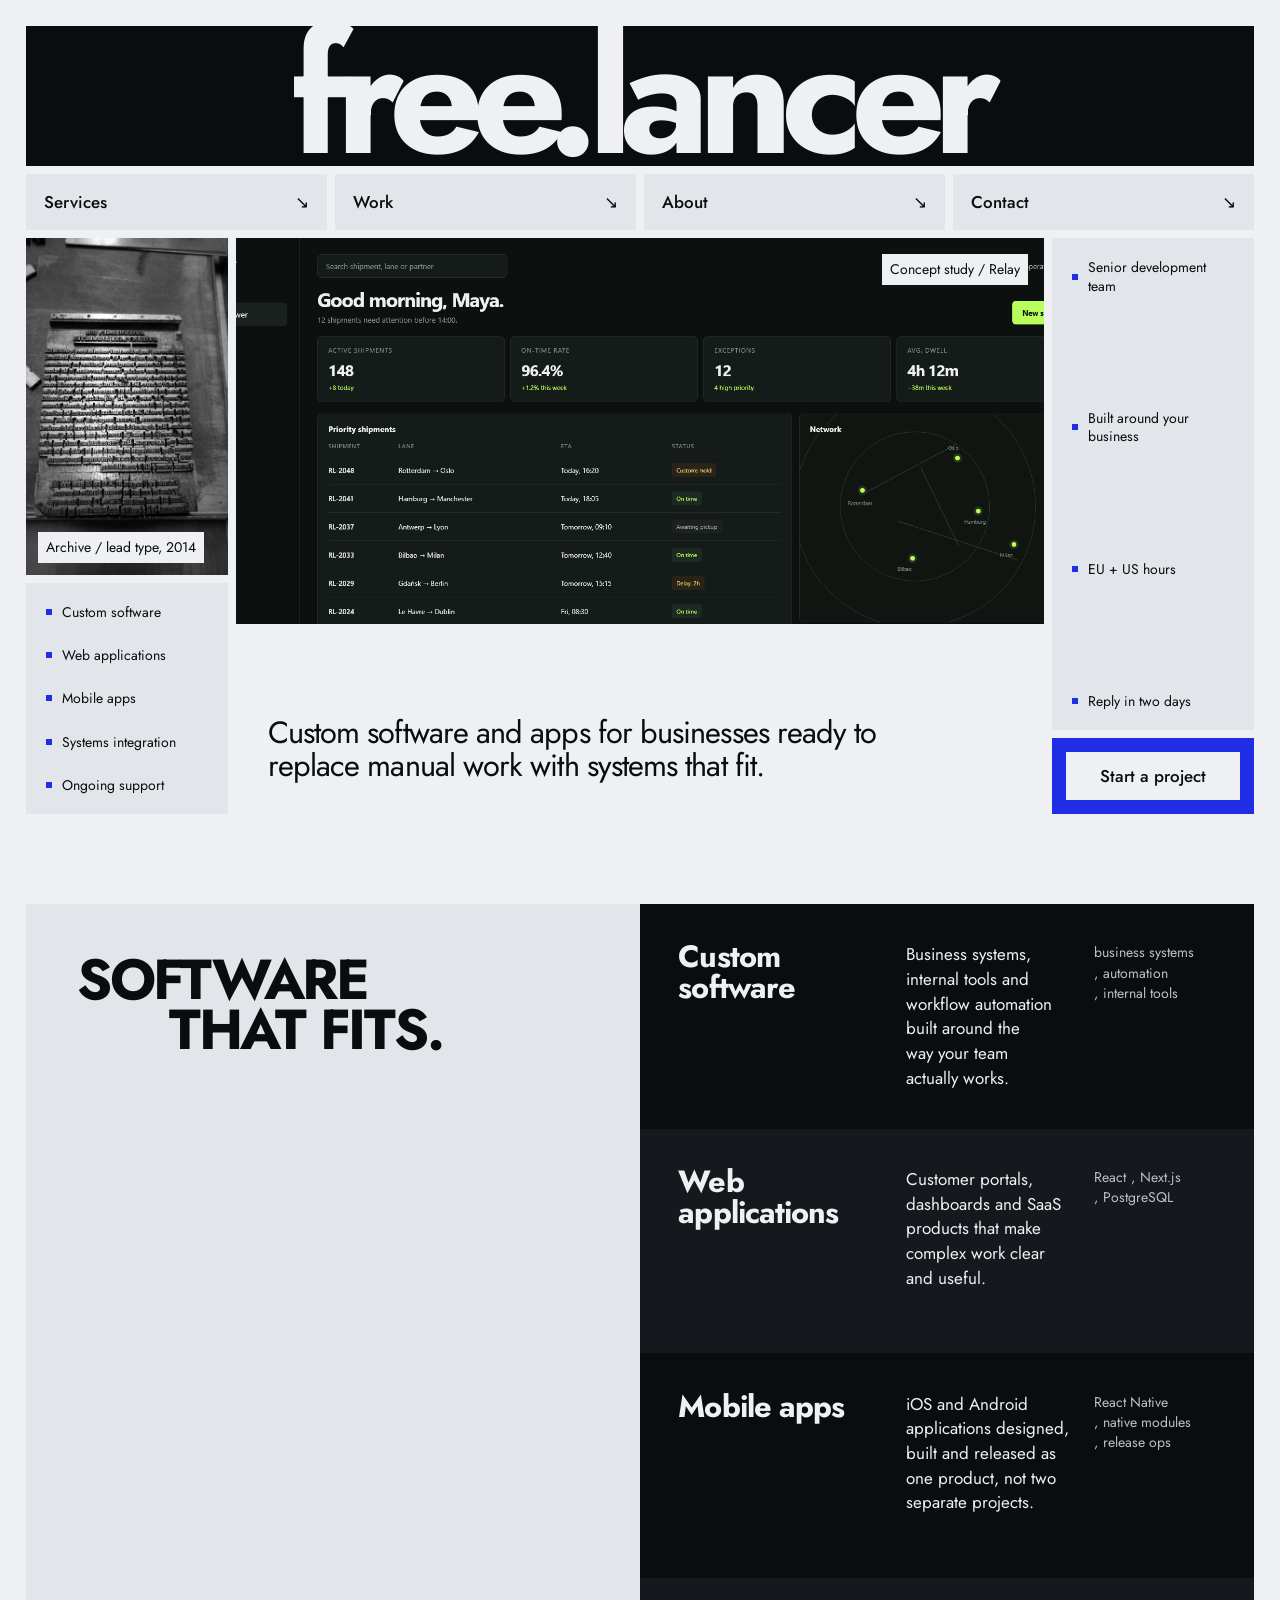
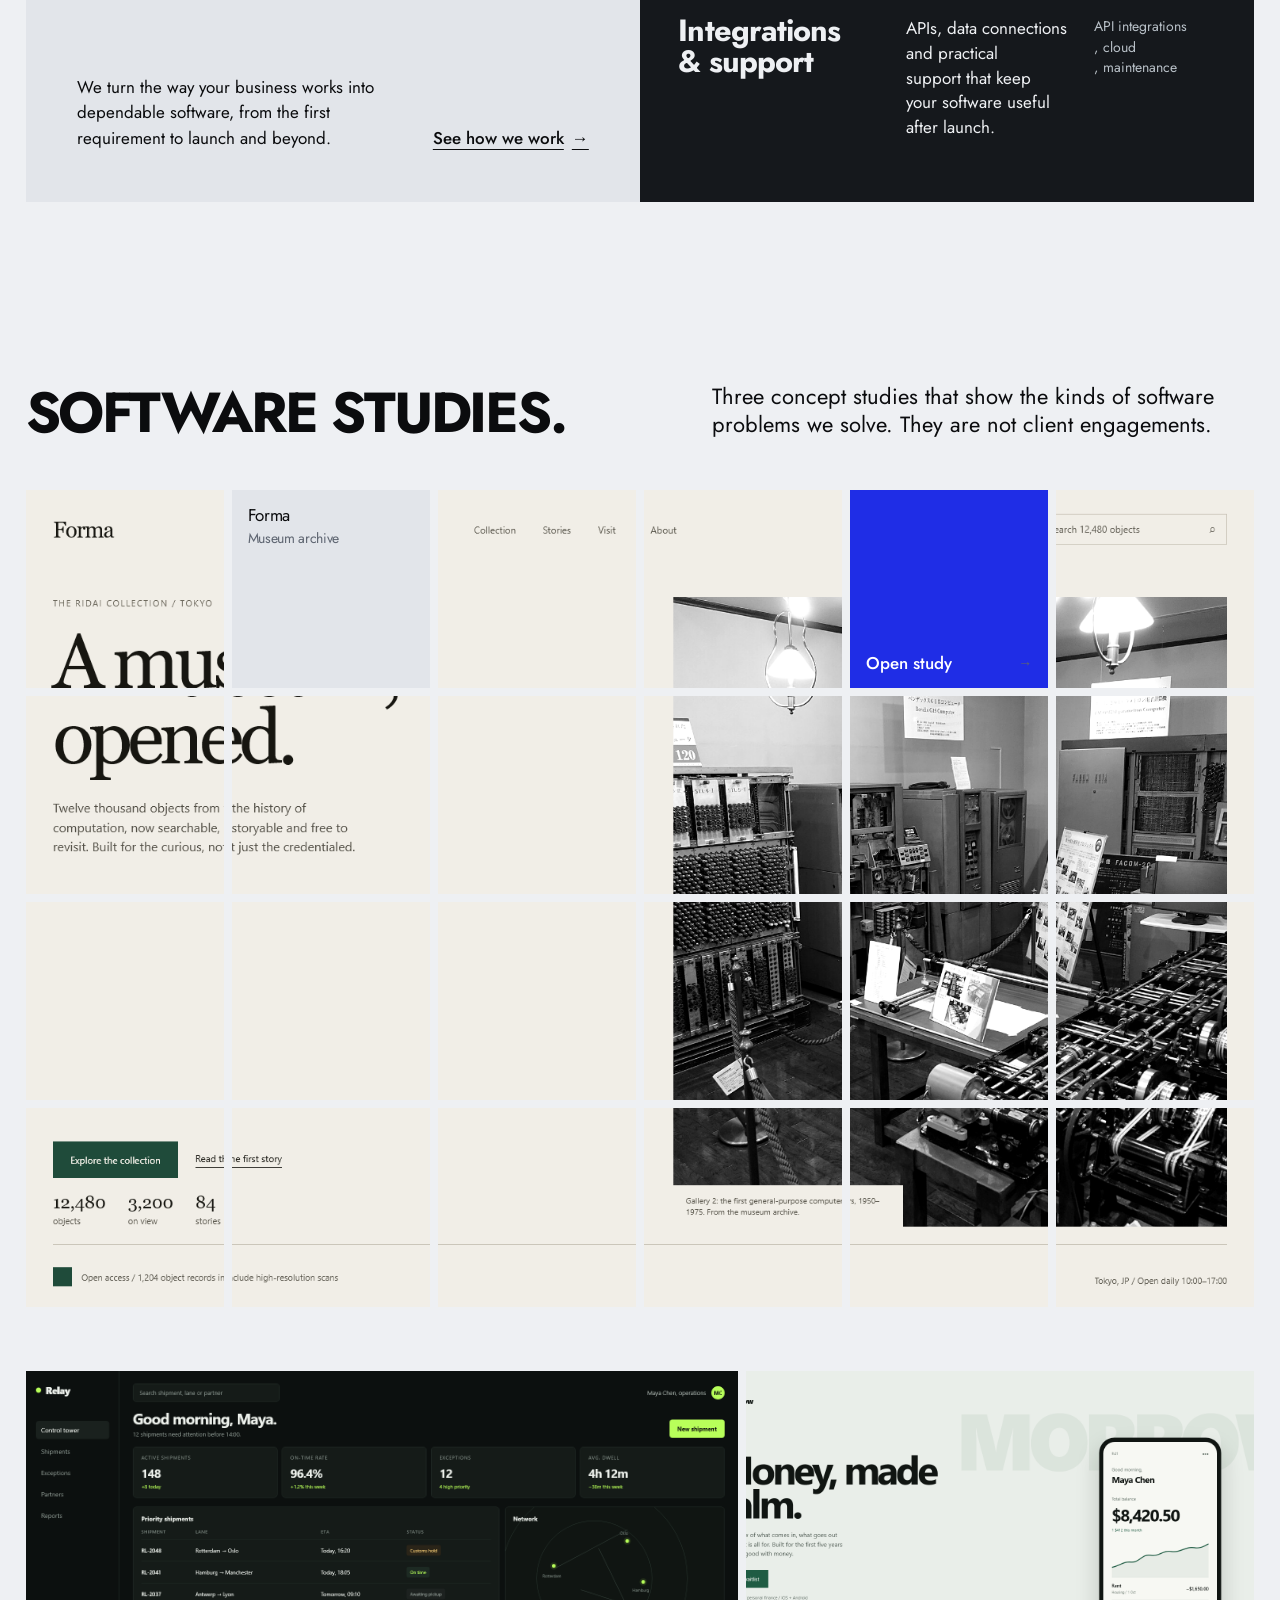
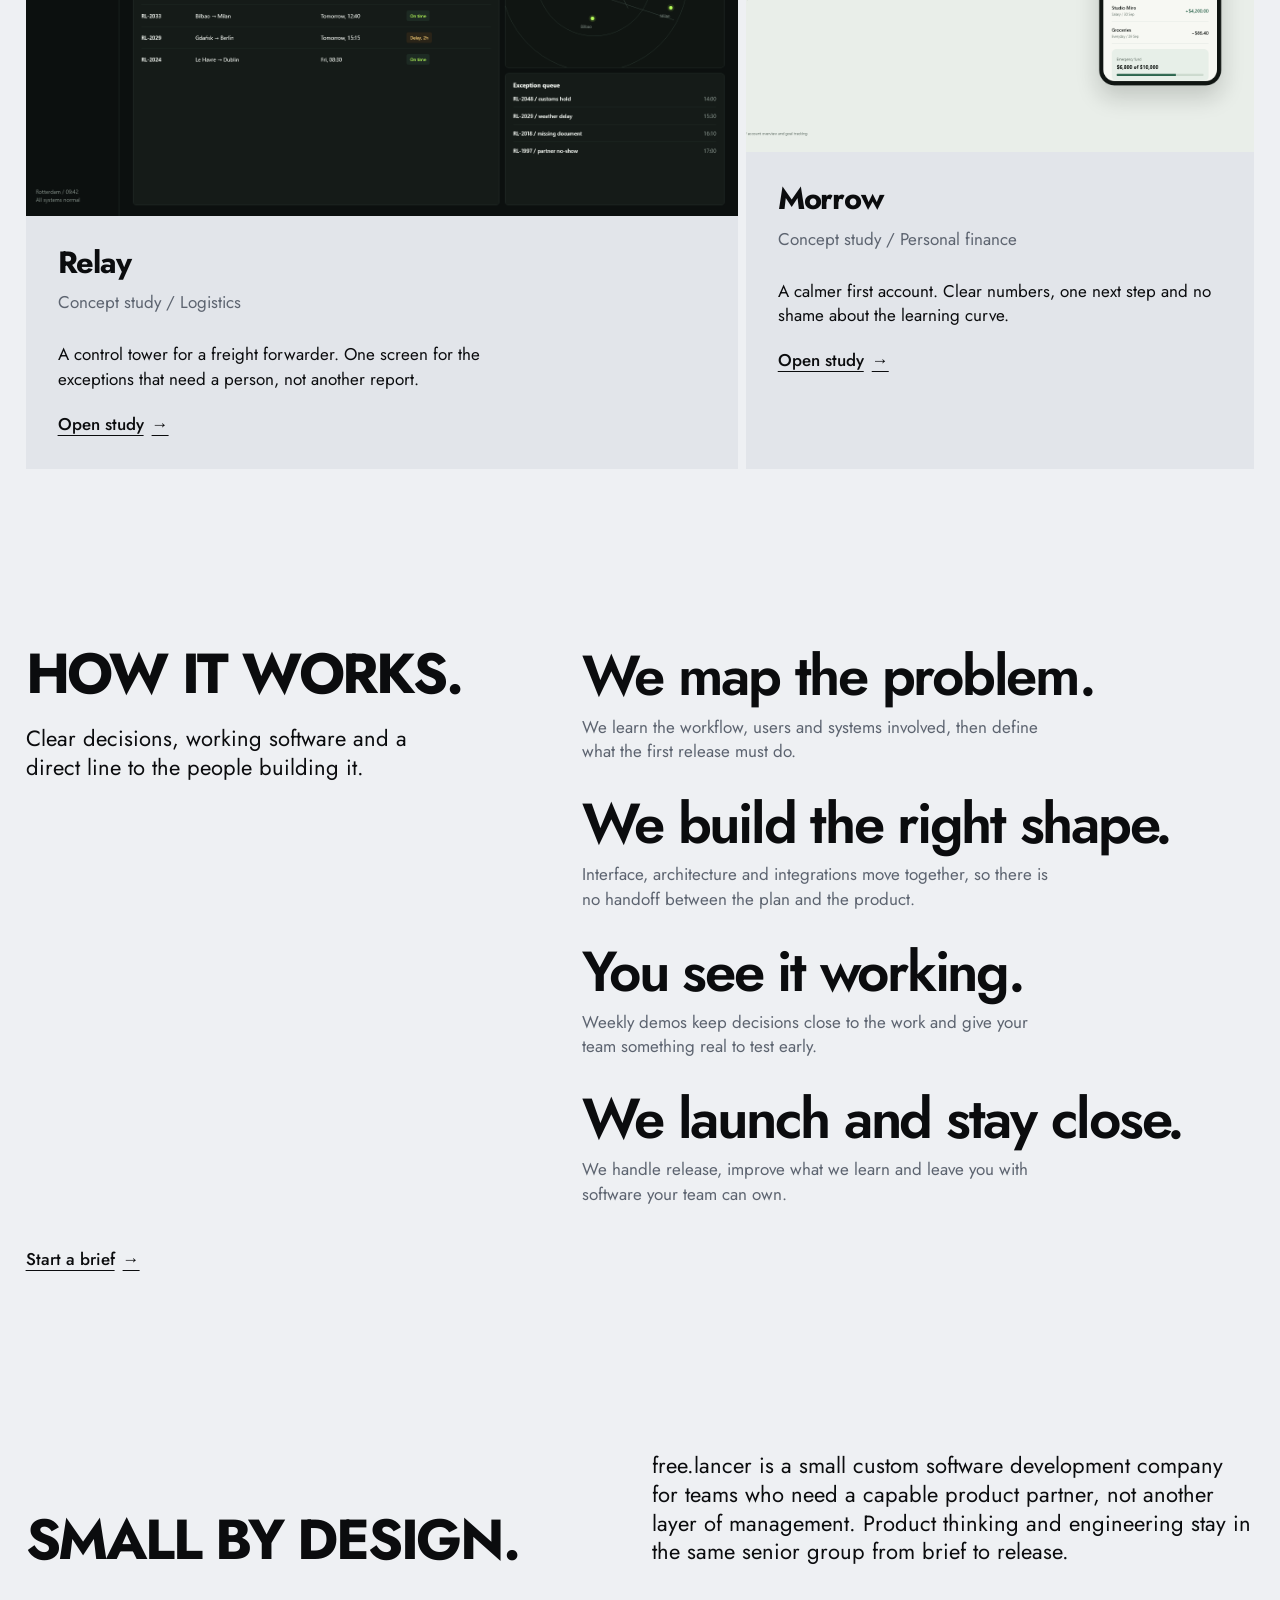
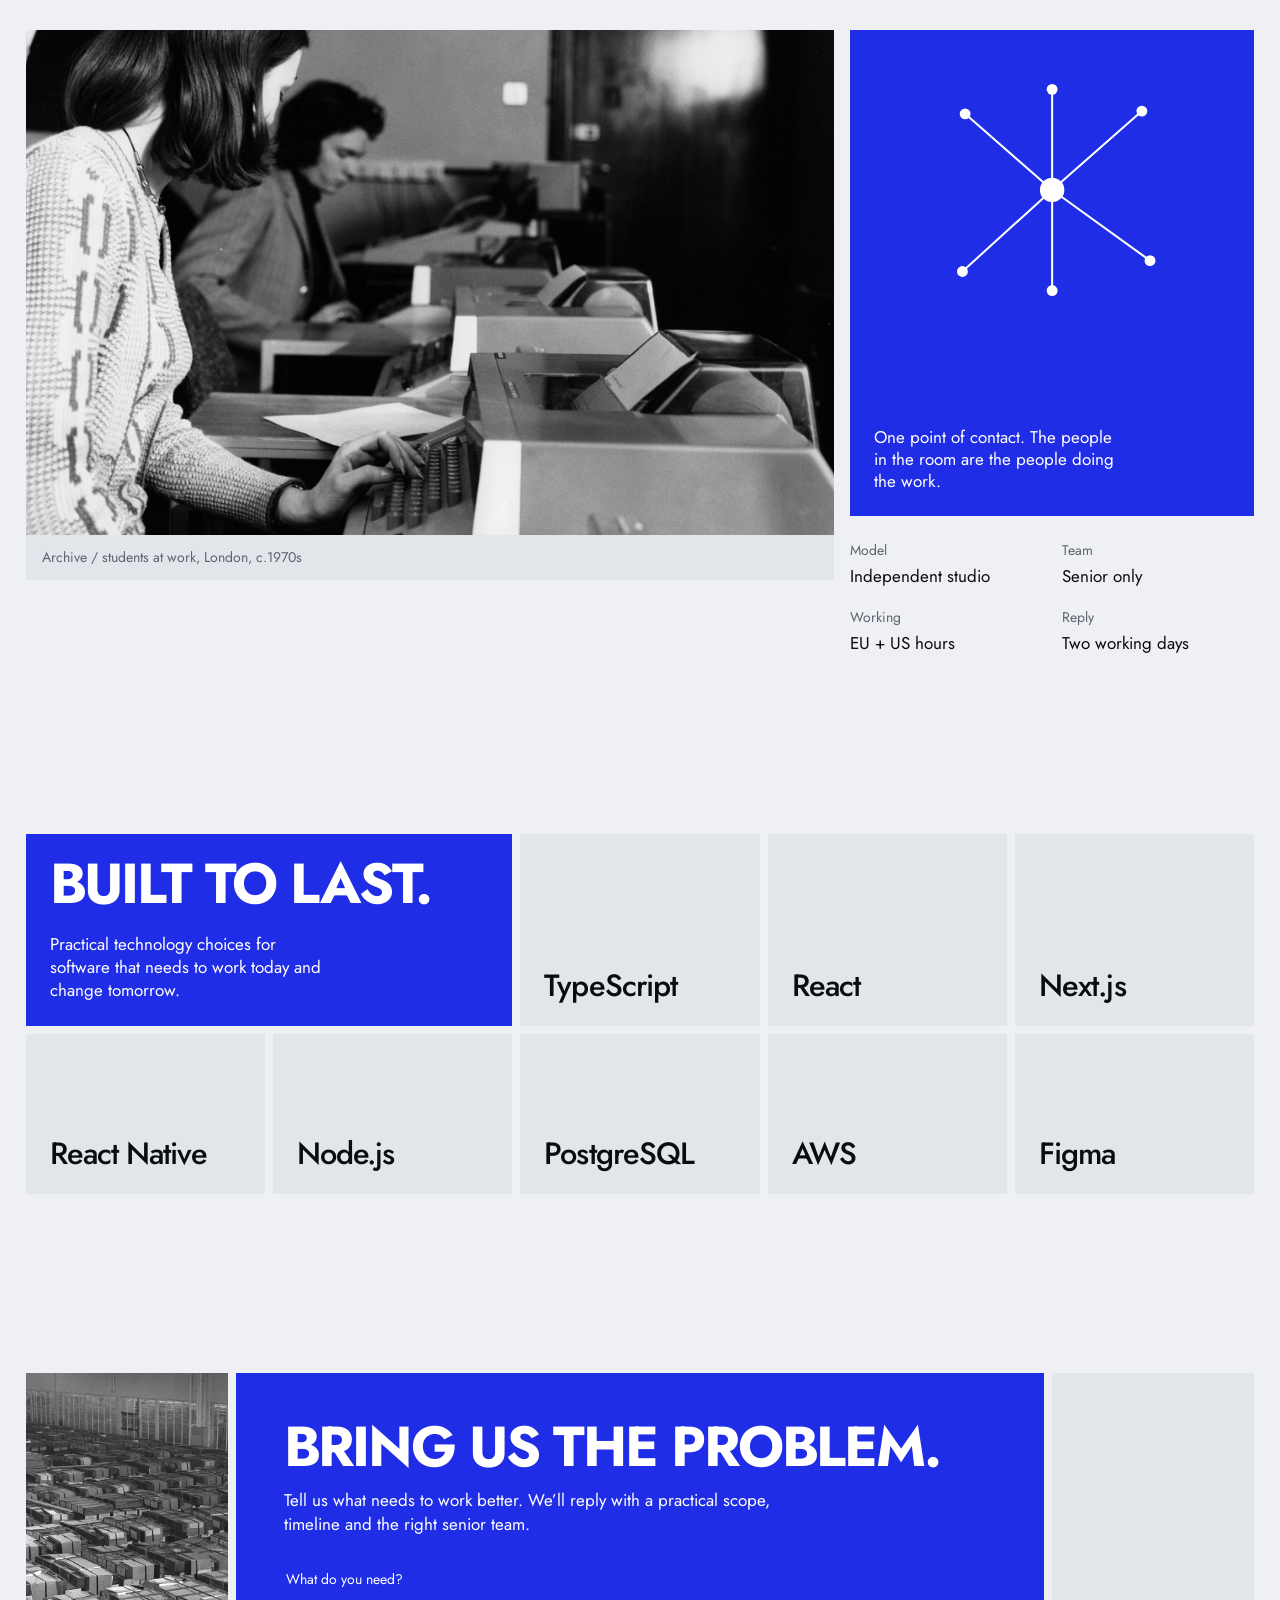
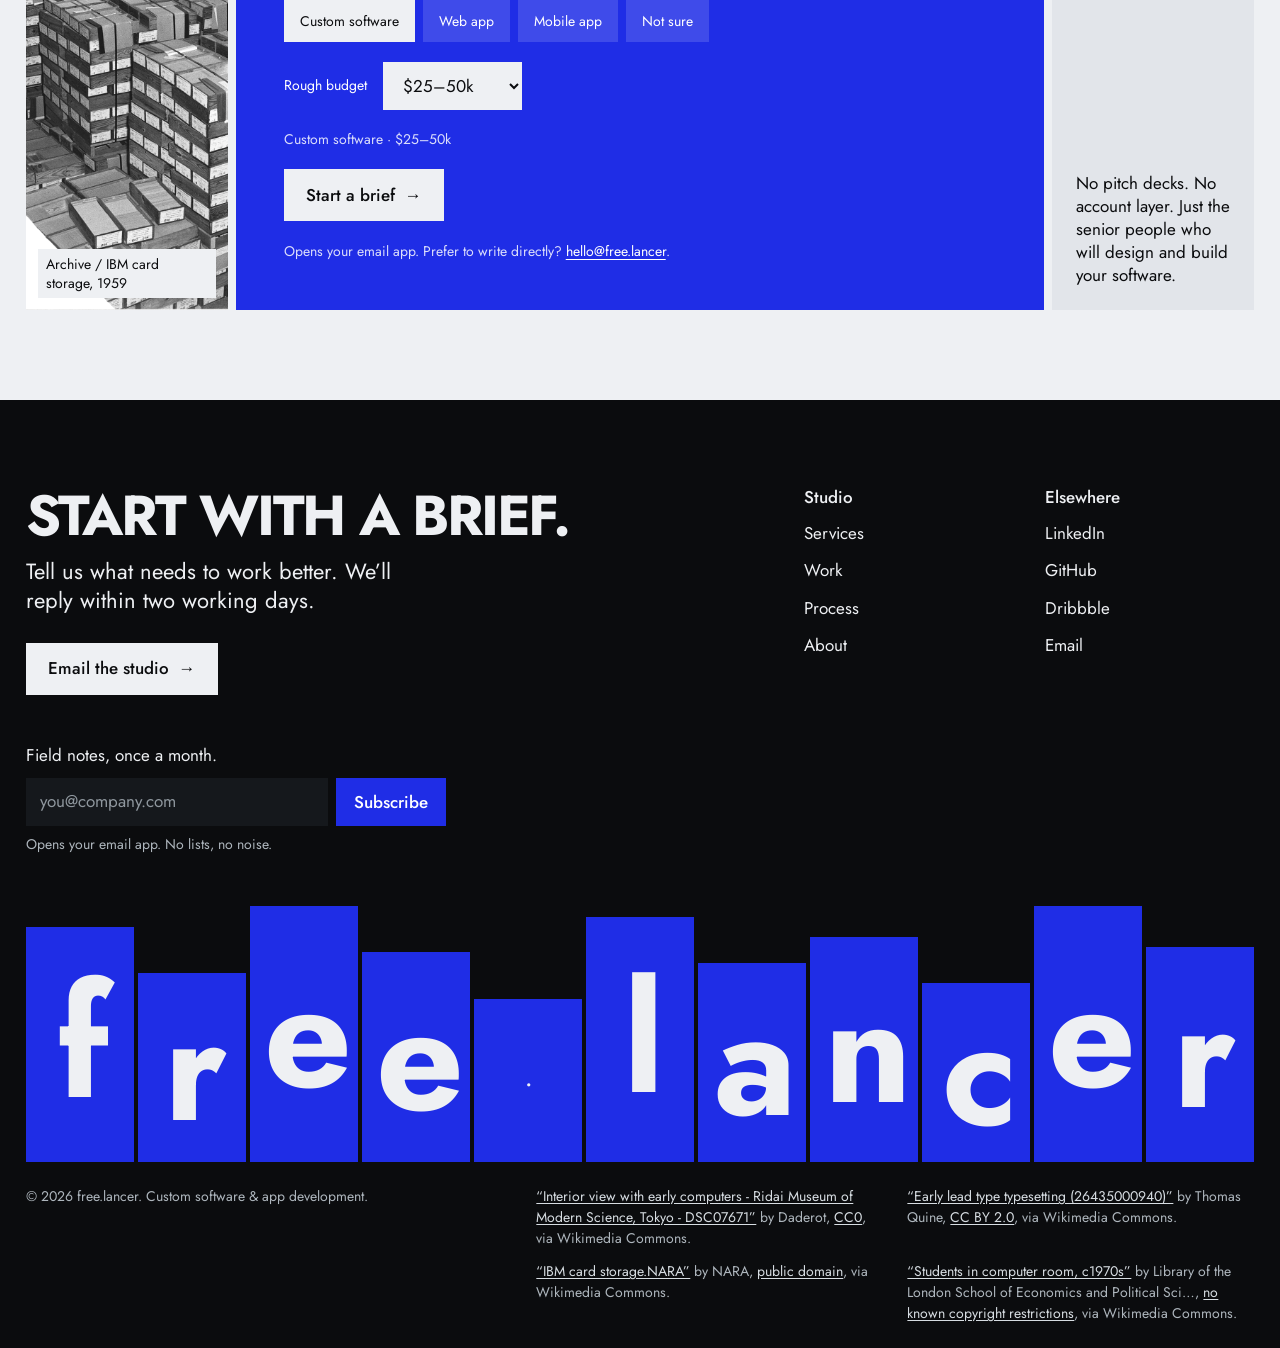
==== commit e2ddd14a: "updated info on free.lancer services" ====
--- a/index.html
+++ b/index.html
@@ -3,11 +3,11 @@
 <head>
   <meta charset="utf-8">
   <meta name="viewport" content="width=device-width, initial-scale=1">
-  <title>free.lancer · independent digital studio</title>
-  <meta name="description" content="free.lancer is an independent digital studio designing and building web, mobile and product experiences from first brief to release.">
+  <title>free.lancer · custom software & app development</title>
+  <meta name="description" content="free.lancer is a custom software and app development company building web applications, mobile apps and business systems.">
   <meta name="theme-color" content="#eef0f3">
-  <meta property="og:title" content="free.lancer · independent digital studio">
-  <meta property="og:description" content="Web, mobile and product design from a small senior team. From first brief to release.">
+  <meta property="og:title" content="free.lancer · custom software & app development">
+  <meta property="og:description" content="Web applications, mobile apps and business systems built by a small senior team.">
   <meta property="og:type" content="website">
   <meta property="og:image" content="assets/concept-forma.png">
   <link rel="icon" href="data:image/svg+xml,%3Csvg xmlns='http://www.w3.org/2000/svg' viewBox='0 0 64 64'%3E%3Crect width='64' height='64' fill='%231f2de6'/%3E%3Ccircle cx='32' cy='32' r='9' fill='%23eef0f3'/%3E%3C/svg%3E">
@@ -21,7 +21,7 @@
     <!-- Hero: name band, navigation tiles, and a working board of studio facts. -->
     <header class="hero" id="top">
       <div class="name-band">
-        <h1><span class="name">free.lancer</span><span class="sr-only">, independent digital studio</span></h1>
+        <h1><span class="name">free.lancer</span><span class="sr-only">, custom software and app development</span></h1>
       </div>
 
       <nav class="hero-nav" aria-label="Primary">
@@ -38,11 +38,11 @@
             <figcaption>Archive / lead type, 2014</figcaption>
           </figure>
           <ul class="hero-facts" data-reveal style="--i:1">
-            <li>Independent studio</li>
-            <li>Senior makers only</li>
-            <li>Remote-first</li>
-            <li>Weekly demos</li>
-            <li>Direct access</li>
+            <li>Custom software</li>
+            <li>Web applications</li>
+            <li>Mobile apps</li>
+            <li>Systems integration</li>
+            <li>Ongoing support</li>
           </ul>
         </div>
 
@@ -51,16 +51,16 @@
             <img src="assets/concept-relay.png" width="1600" height="1000" alt="Relay concept dashboard showing shipment status, a network map and an exception queue." decoding="async">
             <figcaption class="image-tag">Concept study / Relay</figcaption>
           </figure>
-          <div class="hero-statement" data-reveal style="--i:1">
-            <p>Independent digital studio. We design and build web, mobile and product experiences from first brief to release.</p>
+            <div class="hero-statement" data-reveal style="--i:1">
+             <p>Custom software and apps for businesses ready to replace manual work with systems that fit.</p>
           </div>
         </div>
 
         <aside class="hero-right" aria-label="Studio facts">
           <div class="studio-card" data-reveal>
             <ul class="studio-facts">
-              <li>Small by design</li>
-              <li>Web, mobile, product</li>
+              <li>Senior development team</li>
+              <li>Built around your business</li>
               <li>EU + US hours</li>
               <li>Reply in two days</li>
             </ul>
@@ -76,33 +76,33 @@
     <section class="section services" id="services" aria-labelledby="services-title">
       <div class="services-grid">
         <div class="services-intro">
-          <h2 id="services-title" class="section-title"><span>What</span><span class="indent">we do.</span></h2>
+            <h2 id="services-title" class="section-title"><span>Software</span><span class="indent">that fits.</span></h2>
           <div class="services-intro-foot">
-            <p>Strategy, design and engineering in one senior team. We stay from the first sketch to the release notes.</p>
+            <p>We turn the way your business works into dependable software, from the first requirement to launch and beyond.</p>
             <a class="text-link" href="#process">See how we work <span aria-hidden="true">→</span></a>
           </div>
         </div>
 
         <div class="services-rows">
           <article class="service-row" data-reveal style="--i:0">
-            <h3>Web development</h3>
-            <p>Marketing sites, platforms and commerce that hold up under real traffic.</p>
-            <ul class="terms"><li>Next.js</li><li>headless CMS</li><li>performance</li></ul>
+            <h3>Custom software</h3>
+            <p>Business systems, internal tools and workflow automation built around the way your team actually works.</p>
+            <ul class="terms"><li>business systems</li><li>automation</li><li>internal tools</li></ul>
           </article>
           <article class="service-row" data-reveal style="--i:1">
+            <h3>Web applications</h3>
+            <p>Customer portals, dashboards and SaaS products that make complex work clear and useful.</p>
+            <ul class="terms"><li>React</li><li>Next.js</li><li>PostgreSQL</li></ul>
+          </article>
+          <article class="service-row" data-reveal style="--i:2">
             <h3>Mobile apps</h3>
-            <p>Native-feeling iOS and Android products, from first release to the next hundred.</p>
+            <p>iOS and Android applications designed, built and released as one product, not two separate projects.</p>
             <ul class="terms"><li>React Native</li><li>native modules</li><li>release ops</li></ul>
           </article>
-          <article class="service-row" data-reveal style="--i:2">
-            <h3>Product design</h3>
-            <p>Research, interface design and systems that make the next decision easier.</p>
-            <ul class="terms"><li>Figma</li><li>prototypes</li><li>design systems</li></ul>
-          </article>
           <article class="service-row" data-reveal style="--i:3">
-            <h3>Embedded partnership</h3>
-            <p>A senior product team inside yours for a quarter, a launch or a hard turn.</p>
-            <ul class="terms"><li>discovery</li><li>delivery</li><li>handover</li></ul>
+            <h3>Integrations &amp; support</h3>
+            <p>APIs, data connections and practical support that keep your software useful after launch.</p>
+            <ul class="terms"><li>API integrations</li><li>cloud</li><li>maintenance</li></ul>
           </article>
         </div>
       </div>
@@ -111,8 +111,8 @@
     <!-- Work: one Forma interface cut across the board, then two more concept studies. -->
     <section class="section work" id="work" aria-labelledby="work-title">
       <div class="section-head work-head">
-        <h2 id="work-title" class="section-title">Selected studies.</h2>
-        <p>Three concept studies, built to test how a product should feel. They are not client engagements; they are how we think in public.</p>
+        <h2 id="work-title" class="section-title">Software studies.</h2>
+        <p>Three concept studies that show the kinds of software problems we solve. They are not client engagements.</p>
       </div>
 
       <p class="sr-only" id="mosaic-desc">Forma concept study: a museum archive interface with a large editorial headline and a historic computer gallery photograph.</p>
@@ -122,7 +122,7 @@
         <div class="mosaic-tile" aria-hidden="true" style="--x:2;--y:0;--mx:2;--my:0"></div>
         <div class="mosaic-tile" aria-hidden="true" style="--x:3;--y:0;--mx:0;--my:1"></div>
         <div class="mosaic-tile flat flat-action" data-reveal style="--i:1">
-          <button class="tile-action" type="button" aria-label="Open the Forma concept study" data-study="forma" data-title="Forma" data-desc="A collections platform that lets a small museum publish twelve thousand objects without a large digital team. Search, stories and rights status in one place." data-facts="Sector|Museum archive|Year|2026|Scope|Product design + build" data-img="assets/concept-forma.png" data-alt="Forma concept museum archive interface with a large editorial headline and a historic computer photograph.">Open study <span aria-hidden="true">→</span></button>
+            <button class="tile-action" type="button" aria-label="Open the Forma concept study" data-study="forma" data-title="Forma" data-desc="A collections platform that lets a small museum publish twelve thousand objects without a large digital team. Search, stories and rights status in one place." data-facts="Sector|Museum archive|Year|2026|Scope|Web application" data-img="assets/concept-forma.png" data-alt="Forma concept museum archive interface with a large editorial headline and a historic computer photograph.">Open study <span aria-hidden="true">→</span></button>
         </div>
         <div class="mosaic-tile" aria-hidden="true" style="--x:5;--y:0;--mx:2;--my:1"></div>
         <div class="mosaic-tile" aria-hidden="true" style="--x:0;--y:1;--mx:0;--my:2"></div>
@@ -154,7 +154,7 @@
             <h3>Relay</h3>
             <p class="meta">Concept study / Logistics</p>
             <p>A control tower for a freight forwarder. One screen for the exceptions that need a person, not another report.</p>
-            <button class="text-action" type="button" aria-label="Open the Relay concept study" data-study="relay" data-title="Relay" data-desc="An operations dashboard for a freight forwarder who was managing exceptions across four spreadsheets. One control tower for shipments, partner handoffs and the things that need a person." data-facts="Sector|Logistics|Year|2026|Scope|Product design + front-end" data-img="assets/concept-relay.png" data-alt="Relay concept operations dashboard with shipment status, network map and exception queue.">Open study <span aria-hidden="true">→</span></button>
+            <button class="text-action" type="button" aria-label="Open the Relay concept study" data-study="relay" data-title="Relay" data-desc="An operations dashboard for a freight forwarder who was managing exceptions across four spreadsheets. One control tower for shipments, partner handoffs and the things that need a person." data-facts="Sector|Logistics|Year|2026|Scope|Custom software" data-img="assets/concept-relay.png" data-alt="Relay concept operations dashboard with shipment status, network map and exception queue.">Open study <span aria-hidden="true">→</span></button>
           </div>
         </article>
 
@@ -166,7 +166,7 @@
             <h3>Morrow</h3>
             <p class="meta">Concept study / Personal finance</p>
             <p>A calmer first account. Clear numbers, one next step and no shame about the learning curve.</p>
-            <button class="text-action" type="button" aria-label="Open the Morrow concept study" data-study="morrow" data-title="Morrow" data-desc="A personal finance app for the first five years of getting good with money. The product leads with one useful next step, not a wall of charts." data-facts="Sector|Personal finance|Year|2026|Scope|Product design + prototype" data-img="assets/concept-morrow.png" data-alt="Morrow concept personal finance app on a phone showing balance, spending and a savings goal.">Open study <span aria-hidden="true">→</span></button>
+            <button class="text-action" type="button" aria-label="Open the Morrow concept study" data-study="morrow" data-title="Morrow" data-desc="A personal finance app for the first five years of getting good with money. The product leads with one useful next step, not a wall of charts." data-facts="Sector|Personal finance|Year|2026|Scope|Mobile app" data-img="assets/concept-morrow.png" data-alt="Morrow concept personal finance app on a phone showing balance, spending and a savings goal.">Open study <span aria-hidden="true">→</span></button>
           </div>
         </article>
       </div>
@@ -177,24 +177,24 @@
       <div class="process-grid">
         <div class="process-intro">
           <h2 id="process-title" class="section-title">How it works.</h2>
-          <p>No black boxes. No big reveal. You see working screens every week, from the first one to the last.</p>
+          <p>Clear decisions, working software and a direct line to the people building it.</p>
         </div>
         <ol class="process-list">
           <li data-reveal style="--i:0">
-            <p class="process-line">First, we listen.</p>
-            <p class="process-note">A short discovery, a clear brief and the one question worth answering first.</p>
+            <p class="process-line">We map the problem.</p>
+            <p class="process-note">We learn the workflow, users and systems involved, then define what the first release must do.</p>
           </li>
           <li data-reveal style="--i:1">
-            <p class="process-line">Then we make it real.</p>
-            <p class="process-note">Design and engineering move together, so the thing you see is the thing being built.</p>
+            <p class="process-line">We build the right shape.</p>
+            <p class="process-note">Interface, architecture and integrations move together, so there is no handoff between the plan and the product.</p>
           </li>
           <li data-reveal style="--i:2">
-            <p class="process-line">You see it every week.</p>
-            <p class="process-note">A working screen, a short note and a decision. No theatre, no fifty-slide review.</p>
+            <p class="process-line">You see it working.</p>
+            <p class="process-note">Weekly demos keep decisions close to the work and give your team something real to test early.</p>
           </li>
           <li data-reveal style="--i:3">
-            <p class="process-line">It ships.</p>
-            <p class="process-note">We stay through release, measure what happens and leave the team with the keys.</p>
+            <p class="process-line">We launch and stay close.</p>
+            <p class="process-note">We handle release, improve what we learn and leave you with software your team can own.</p>
           </li>
         </ol>
       </div>
@@ -205,7 +205,7 @@
     <section class="section about" id="about" aria-labelledby="about-title">
       <div class="about-intro">
         <h2 id="about-title" class="section-title">Small by design.</h2>
-        <p>free.lancer is a small independent studio for teams who want the work done, not managed. Strategy, design and engineering sit in the same senior group, close to the brief and close to the release.</p>
+        <p>free.lancer is a small custom software development company for teams who need a capable product partner, not another layer of management. Product thinking and engineering stay in the same senior group from brief to release.</p>
       </div>
 
       <div class="about-grid">
@@ -243,8 +243,8 @@
     <section class="section stack" id="stack" aria-labelledby="stack-title">
       <ul class="stack-grid">
         <li class="stack-head" data-reveal>
-          <h2 id="stack-title" class="section-title">The stack.</h2>
-          <p>Tools change. Fundamentals don't. This is what we reach for most.</p>
+          <h2 id="stack-title" class="section-title">Built to last.</h2>
+          <p>Practical technology choices for software that needs to work today and change tomorrow.</p>
         </li>
         <li class="stack-tile" data-reveal style="--i:0">TypeScript</li>
         <li class="stack-tile" data-reveal style="--i:1">React</li>
@@ -266,16 +266,16 @@
         </figure>
 
         <div class="contact-main" data-reveal>
-          <h2 id="contact-title" class="section-title">Bring us the hard part.</h2>
-          <p>Tell us what you're making. We'll reply with a scope, a timeline and the right senior team.</p>
+          <h2 id="contact-title" class="section-title">Bring us the problem.</h2>
+          <p>Tell us what needs to work better. We’ll reply with a practical scope, timeline and the right senior team.</p>
 
           <form class="brief-form" id="brief-form">
             <fieldset>
               <legend>What do you need?</legend>
               <div class="choice-row">
-                <label><input type="radio" name="service" value="Web development" checked><span>Web</span></label>
-                <label><input type="radio" name="service" value="Mobile apps"><span>Mobile</span></label>
-                <label><input type="radio" name="service" value="Product design"><span>Product design</span></label>
+                <label><input type="radio" name="service" value="Custom software" checked><span>Custom software</span></label>
+                <label><input type="radio" name="service" value="Web application"><span>Web app</span></label>
+                <label><input type="radio" name="service" value="Mobile app"><span>Mobile app</span></label>
                 <label><input type="radio" name="service" value="Not sure yet"><span>Not sure</span></label>
               </div>
             </fieldset>
@@ -290,14 +290,14 @@
               </select>
             </div>
 
-            <p class="brief-summary" id="brief-summary" aria-live="polite">Web development · $25–50k</p>
+            <p class="brief-summary" id="brief-summary" aria-live="polite">Custom software · $25–50k</p>
             <a class="button button-paper" id="brief-link" href="mailto:hello@free.lancer?subject=Project%20brief" aria-describedby="brief-summary">Start a brief <span aria-hidden="true">→</span></a>
             <p class="small">Opens your email app. Prefer to write directly? <a href="mailto:hello@free.lancer">hello@free.lancer</a>.</p>
           </form>
         </div>
 
         <aside class="contact-note" data-reveal style="--i:1">
-          <p>No pitch decks. No account layer. Just the people who will do the work.</p>
+          <p>No pitch decks. No account layer. Just the senior people who will design and build your software.</p>
         </aside>
       </div>
     </section>
@@ -307,7 +307,7 @@
     <div class="footer-top">
       <div class="footer-invite">
         <h2 class="section-title">Start with a brief.</h2>
-        <p>Tell us what you're making. We'll reply within two working days.</p>
+        <p>Tell us what needs to work better. We’ll reply within two working days.</p>
         <a class="button button-paper" href="mailto:hello@free.lancer?subject=Project%20brief">Email the studio <span aria-hidden="true">→</span></a>
 
         <form class="newsletter" id="newsletter-form" action="mailto:hello@free.lancer" method="post" enctype="text/plain">
@@ -345,7 +345,7 @@
     <p class="sr-only">free.lancer</p>
 
     <div class="footer-bottom">
-      <p>© 2026 free.lancer. Independent digital studio.</p>
+      <p>© 2026 free.lancer. Custom software &amp; app development.</p>
       <ul class="credits" aria-label="Picture credits">
         <li><a href="https://commons.wikimedia.org/w/index.php?curid=47951295">“Interior view with early computers - Ridai Museum of Modern Science, Tokyo - DSC07671”</a> by Daderot, <a href="https://creativecommons.org/publicdomain/zero/1.0/deed.en">CC0</a>, via Wikimedia Commons.</li>
         <li><a href="https://commons.wikimedia.org/wiki/File:Early_lead_type_typesetting_(26435000940).jpg">“Early lead type typesetting (26435000940)”</a> by Thomas Quine, <a href="https://creativecommons.org/licenses/by/2.0">CC BY 2.0</a>, via Wikimedia Commons.</li>
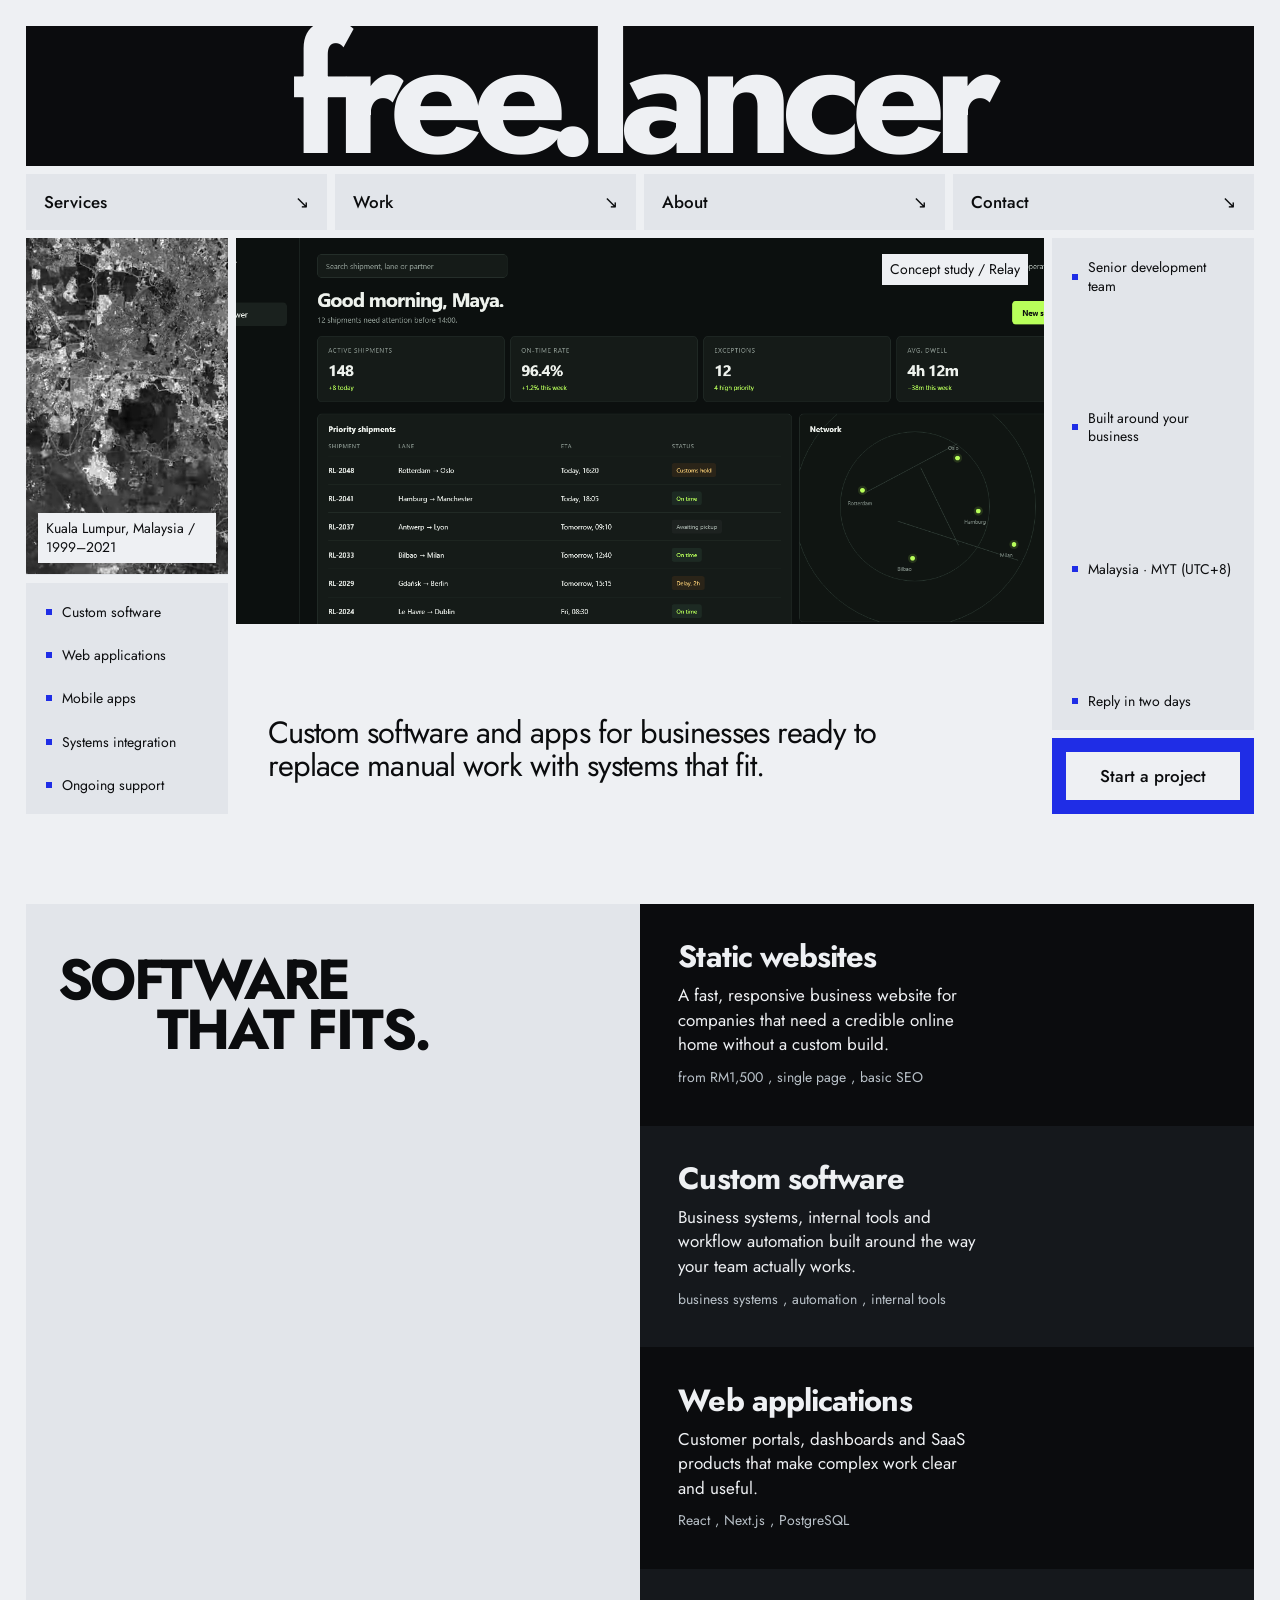
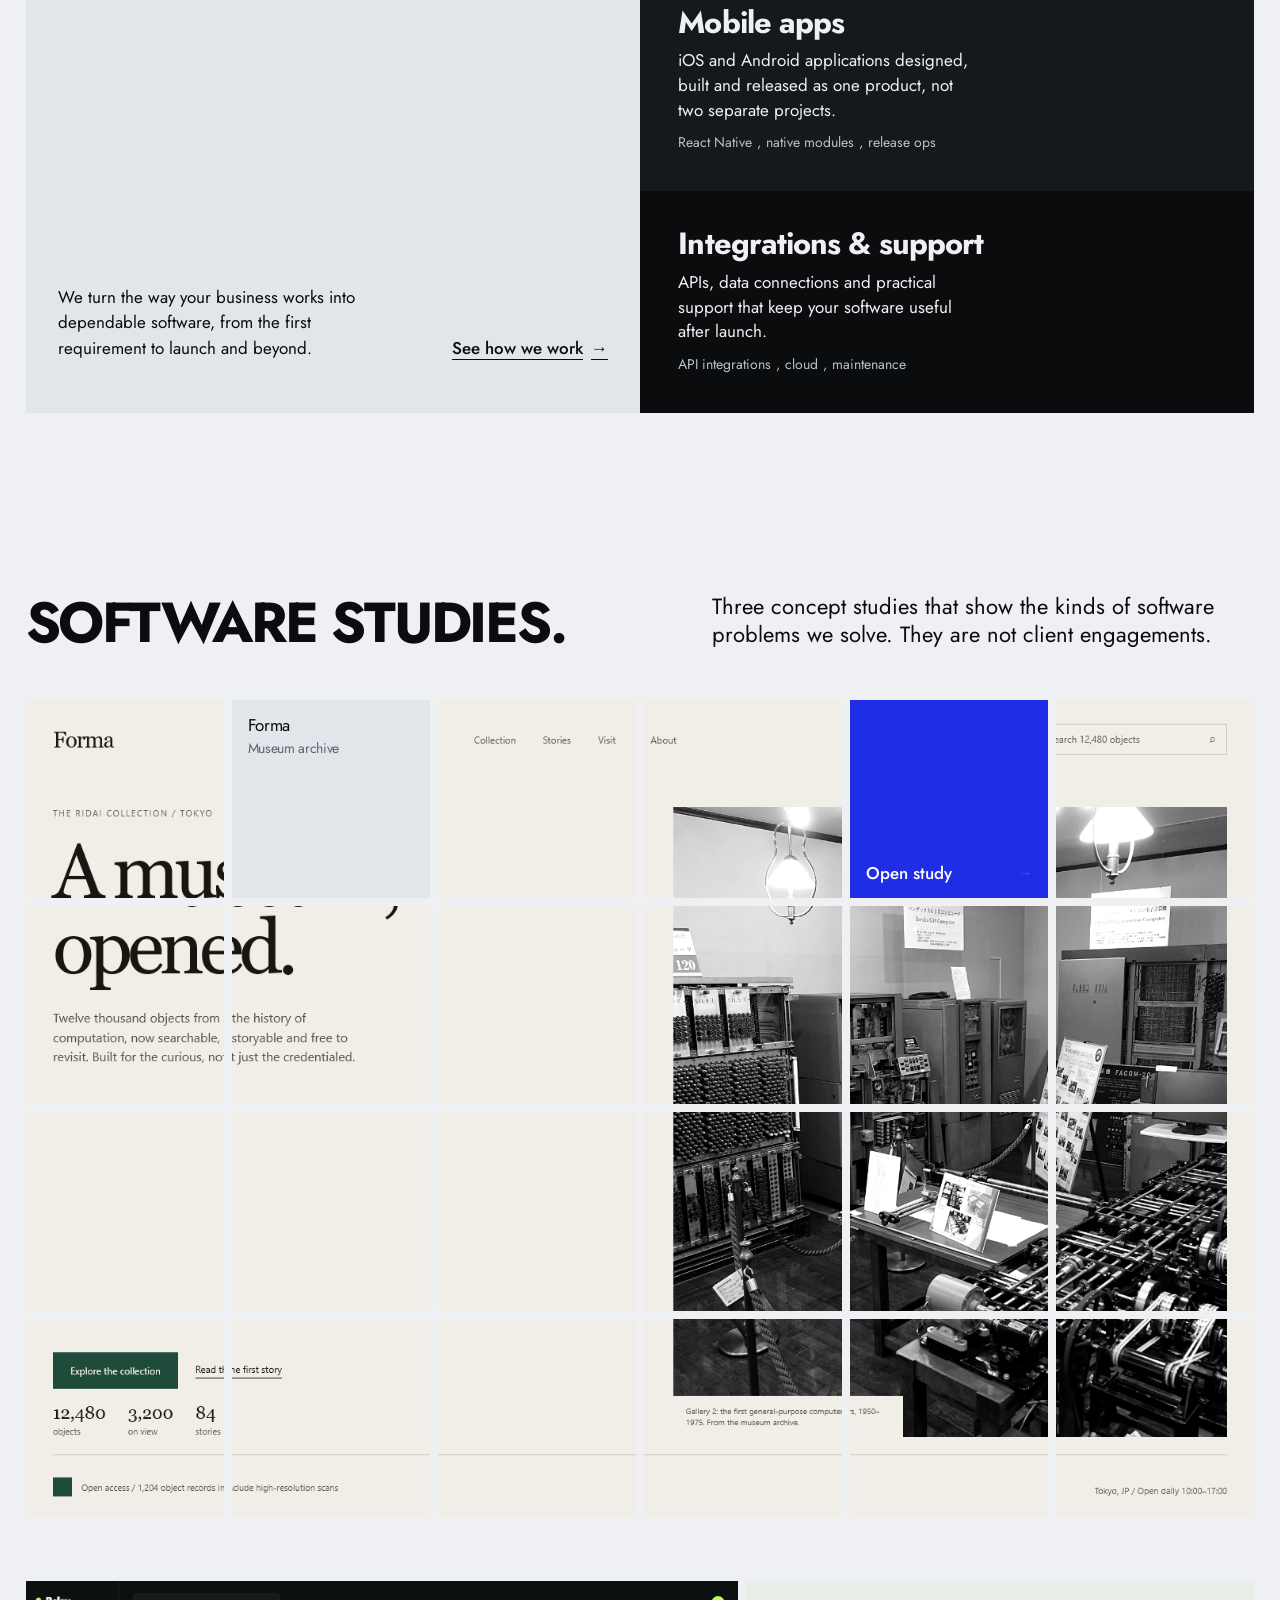
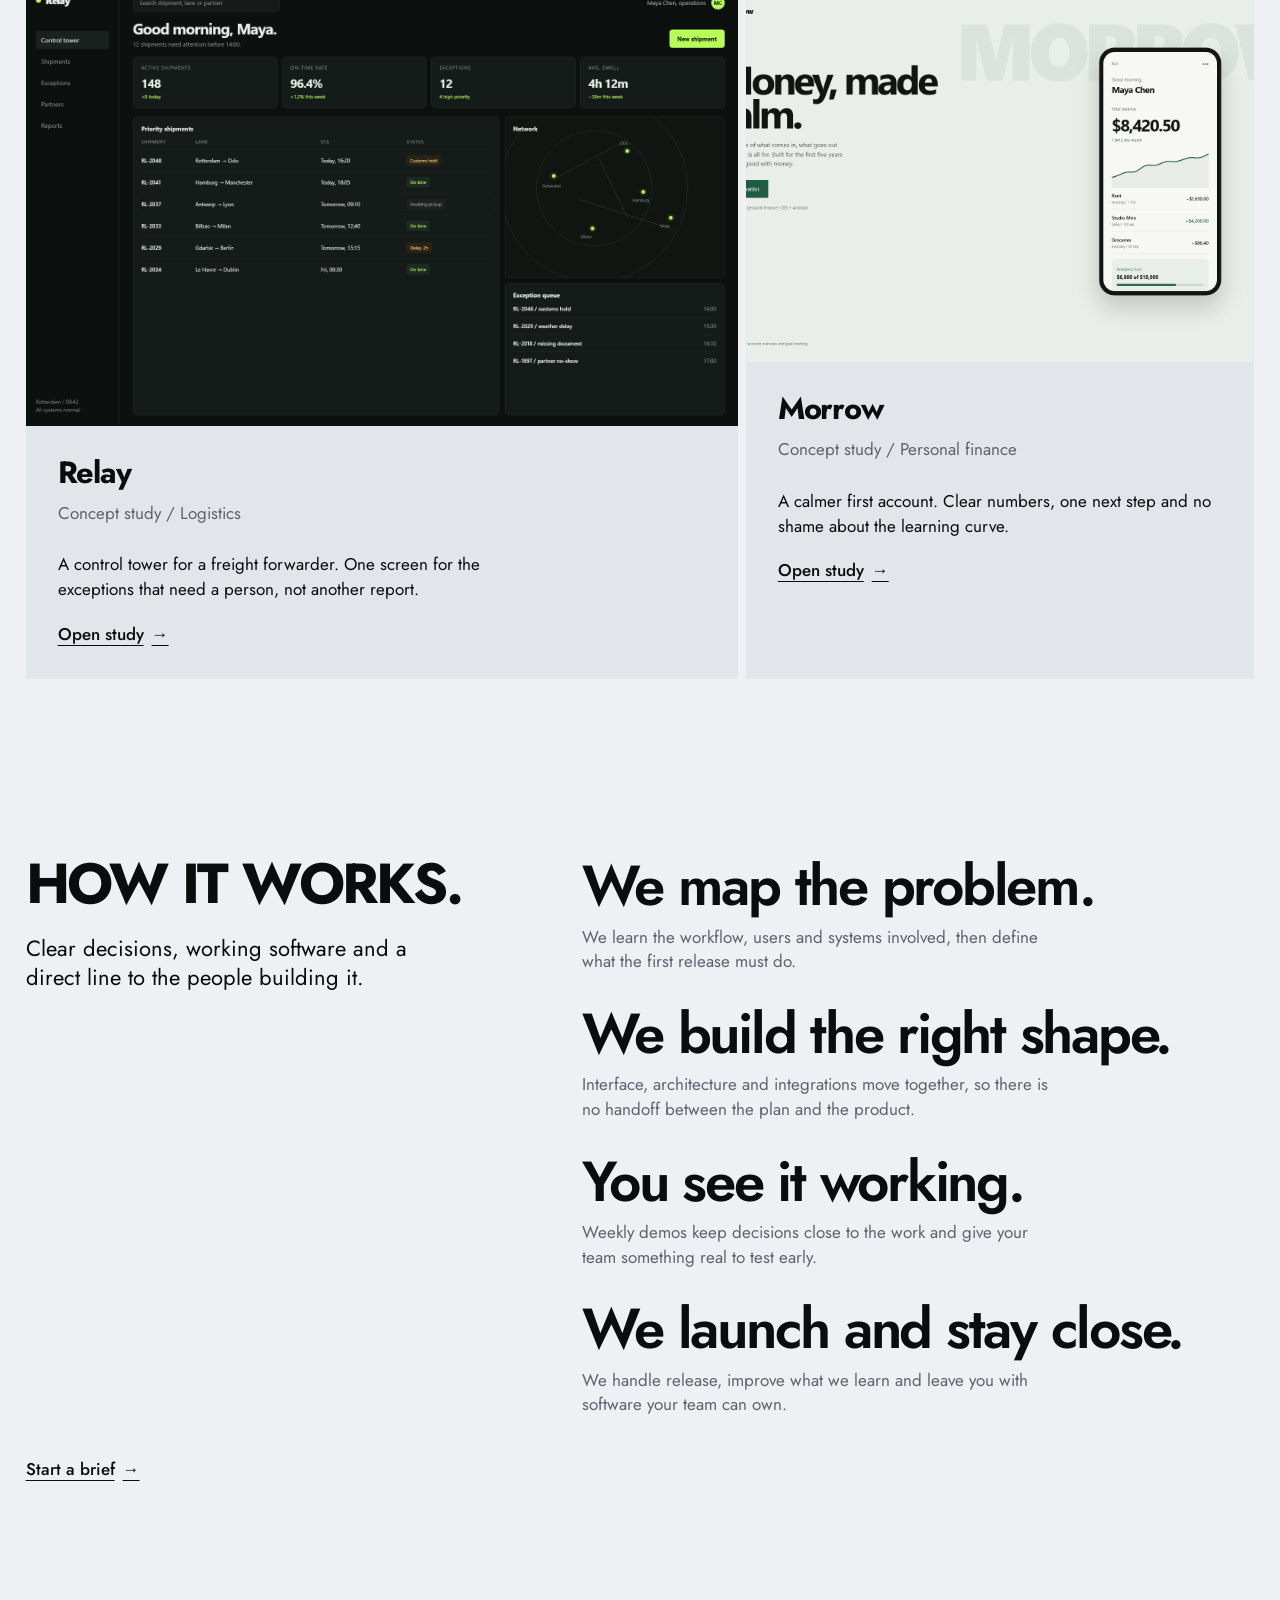
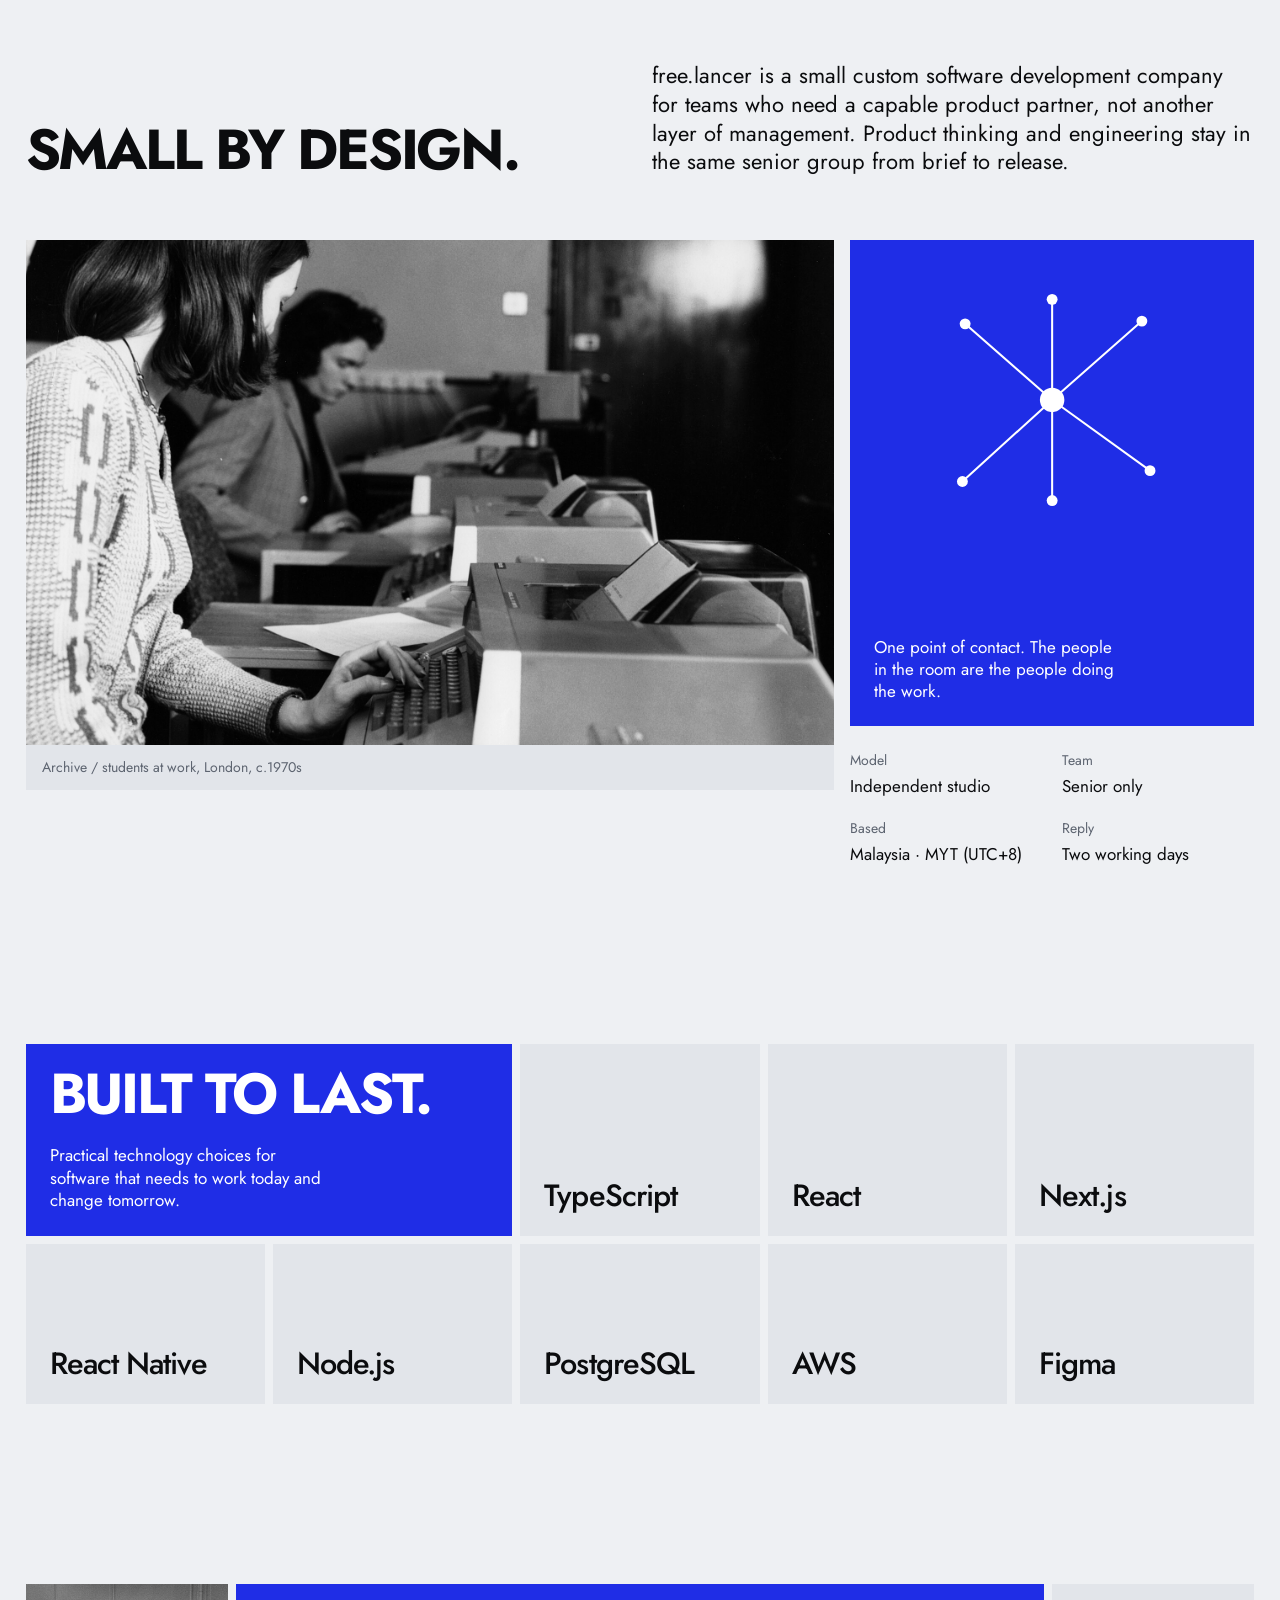
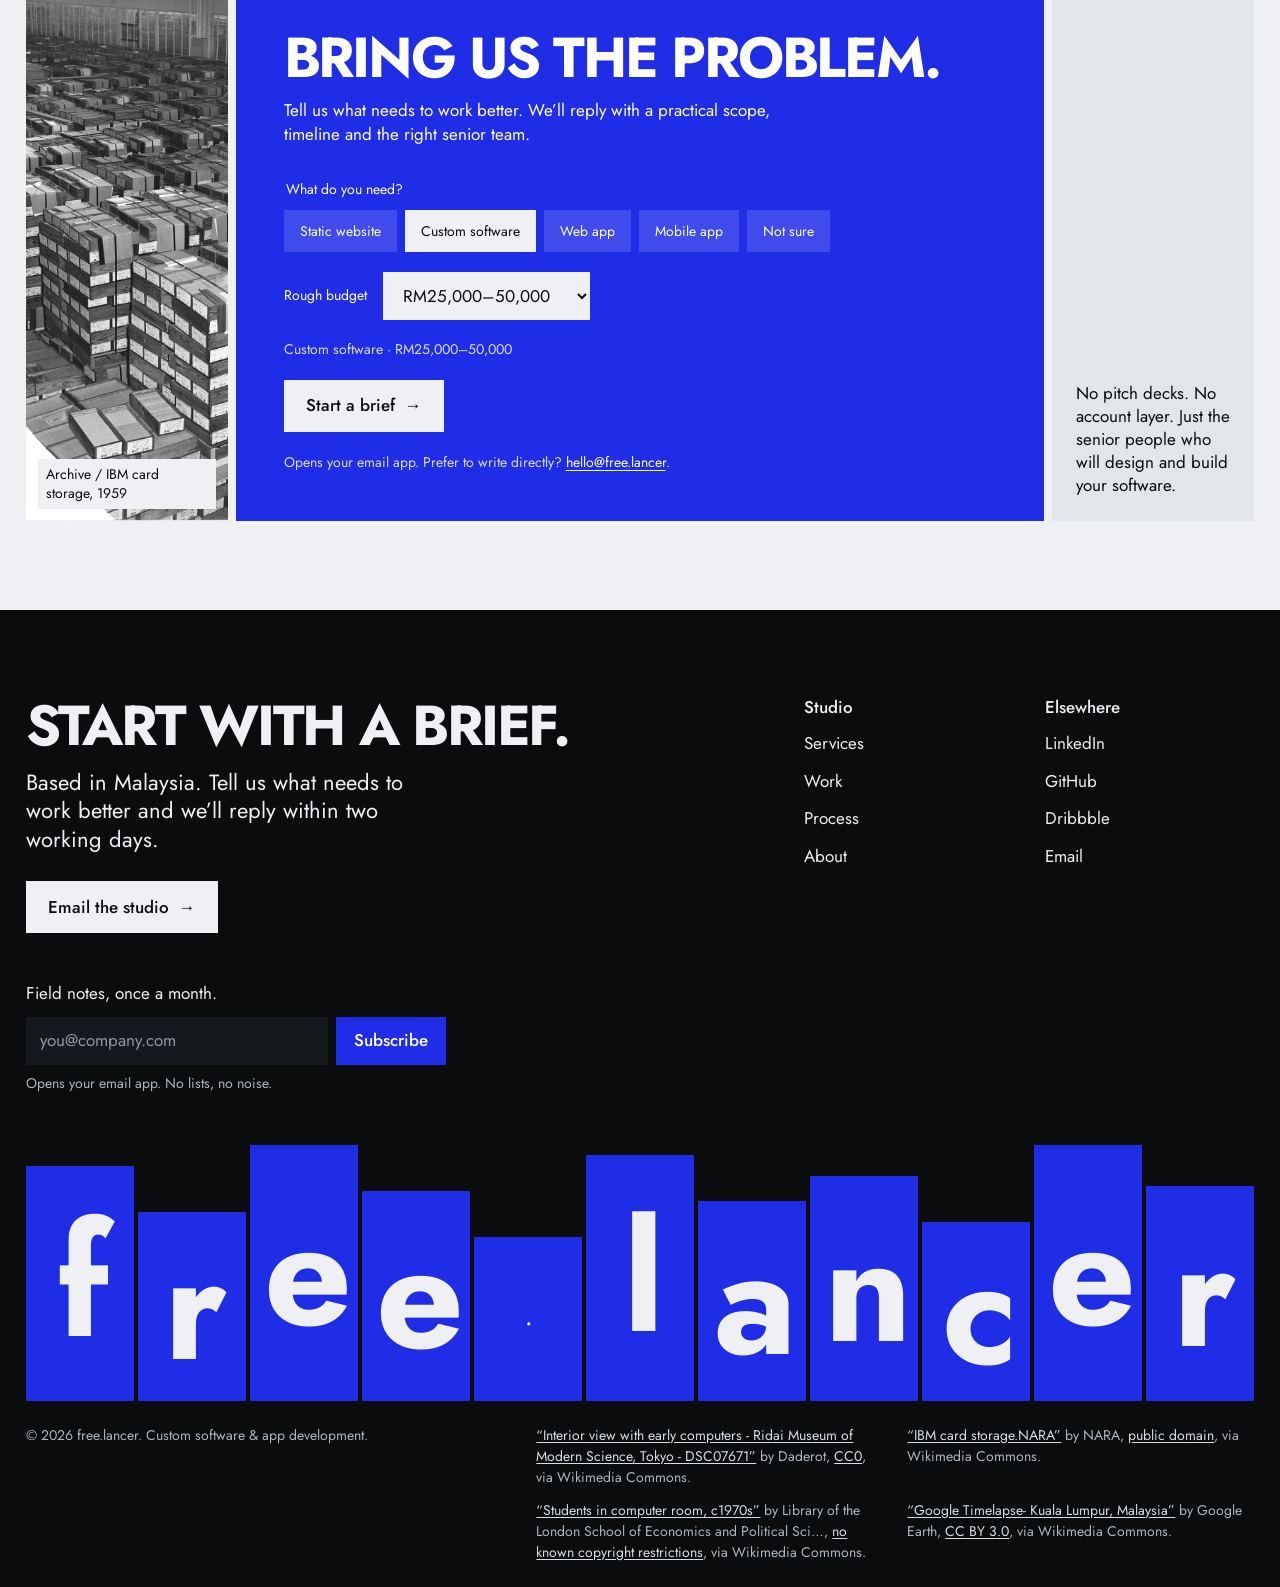
==== commit 66d805a6: "localised content to malaysia and add new service package" ====
--- a/index.html
+++ b/index.html
@@ -1,13 +1,13 @@
 <!doctype html>
-<html lang="en" class="no-js">
+<html lang="en-MY" class="no-js">
 <head>
   <meta charset="utf-8">
   <meta name="viewport" content="width=device-width, initial-scale=1">
   <title>free.lancer · custom software & app development</title>
-  <meta name="description" content="free.lancer is a custom software and app development company building web applications, mobile apps and business systems.">
+  <meta name="description" content="free.lancer is a Malaysia-based custom software and app development company building websites, web applications, mobile apps and business systems.">
   <meta name="theme-color" content="#eef0f3">
   <meta property="og:title" content="free.lancer · custom software & app development">
-  <meta property="og:description" content="Web applications, mobile apps and business systems built by a small senior team.">
+  <meta property="og:description" content="Malaysia-based website, web application, mobile app and custom software development.">
   <meta property="og:type" content="website">
   <meta property="og:image" content="assets/concept-forma.png">
   <link rel="icon" href="data:image/svg+xml,%3Csvg xmlns='http://www.w3.org/2000/svg' viewBox='0 0 64 64'%3E%3Crect width='64' height='64' fill='%231f2de6'/%3E%3Ccircle cx='32' cy='32' r='9' fill='%23eef0f3'/%3E%3C/svg%3E">
@@ -34,8 +34,10 @@
       <div class="hero-board">
         <div class="hero-left">
           <figure class="hero-portrait" data-reveal style="--i:0">
-            <img src="assets/early-lead-type-typesetting-26435000940.jpg" width="1920" height="2880" alt="Lead type locked in a printing forme, photographed from above." decoding="async">
-            <figcaption>Archive / lead type, 2014</figcaption>
+            <video autoplay muted loop playsinline preload="metadata" poster="assets/google-timelapse-kuala-lumpur-malaysia-poster.jpg" width="854" height="480" aria-label="Time-lapse satellite imagery of Kuala Lumpur, Malaysia.">
+              <source src="assets/google-timelapse-kuala-lumpur-malaysia.webm" type="video/webm">
+            </video>
+            <figcaption>Kuala Lumpur, Malaysia / 1999–2021</figcaption>
           </figure>
           <ul class="hero-facts" data-reveal style="--i:1">
             <li>Custom software</li>
@@ -61,7 +63,7 @@
             <ul class="studio-facts">
               <li>Senior development team</li>
               <li>Built around your business</li>
-              <li>EU + US hours</li>
+              <li>Malaysia · MYT (UTC+8)</li>
               <li>Reply in two days</li>
             </ul>
           </div>
@@ -85,21 +87,26 @@
 
         <div class="services-rows">
           <article class="service-row" data-reveal style="--i:0">
+            <h3>Static websites</h3>
+            <p>A fast, responsive business website for companies that need a credible online home without a custom build.</p>
+            <ul class="terms"><li>from RM1,500</li><li>single page</li><li>basic SEO</li></ul>
+          </article>
+          <article class="service-row" data-reveal style="--i:1">
             <h3>Custom software</h3>
             <p>Business systems, internal tools and workflow automation built around the way your team actually works.</p>
             <ul class="terms"><li>business systems</li><li>automation</li><li>internal tools</li></ul>
           </article>
-          <article class="service-row" data-reveal style="--i:1">
+          <article class="service-row" data-reveal style="--i:2">
             <h3>Web applications</h3>
             <p>Customer portals, dashboards and SaaS products that make complex work clear and useful.</p>
             <ul class="terms"><li>React</li><li>Next.js</li><li>PostgreSQL</li></ul>
           </article>
-          <article class="service-row" data-reveal style="--i:2">
+          <article class="service-row" data-reveal style="--i:3">
             <h3>Mobile apps</h3>
             <p>iOS and Android applications designed, built and released as one product, not two separate projects.</p>
             <ul class="terms"><li>React Native</li><li>native modules</li><li>release ops</li></ul>
           </article>
-          <article class="service-row" data-reveal style="--i:3">
+          <article class="service-row" data-reveal style="--i:4">
             <h3>Integrations &amp; support</h3>
             <p>APIs, data connections and practical support that keep your software useful after launch.</p>
             <ul class="terms"><li>API integrations</li><li>cloud</li><li>maintenance</li></ul>
@@ -232,7 +239,7 @@
           <dl class="about-facts">
             <div><dt>Model</dt><dd>Independent studio</dd></div>
             <div><dt>Team</dt><dd>Senior only</dd></div>
-            <div><dt>Working</dt><dd>EU + US hours</dd></div>
+            <div><dt>Based</dt><dd>Malaysia · MYT (UTC+8)</dd></div>
             <div><dt>Reply</dt><dd>Two working days</dd></div>
           </dl>
         </div>
@@ -273,6 +280,7 @@
             <fieldset>
               <legend>What do you need?</legend>
               <div class="choice-row">
+                <label><input type="radio" name="service" value="Static website"><span>Static website</span></label>
                 <label><input type="radio" name="service" value="Custom software" checked><span>Custom software</span></label>
                 <label><input type="radio" name="service" value="Web application"><span>Web app</span></label>
                 <label><input type="radio" name="service" value="Mobile app"><span>Mobile app</span></label>
@@ -283,14 +291,16 @@
             <div class="brief-row">
               <label for="budget">Rough budget</label>
               <select id="budget" name="budget">
-                <option>Under $25k</option>
-                <option selected>$25–50k</option>
-                <option>$50–100k</option>
+                <option>RM1,500–5,000</option>
+                <option>RM5,000–25,000</option>
+                <option selected>RM25,000–50,000</option>
+                <option>RM50,000–100,000</option>
+                <option>Over RM100,000</option>
                 <option>Not sure yet</option>
               </select>
             </div>
 
-            <p class="brief-summary" id="brief-summary" aria-live="polite">Custom software · $25–50k</p>
+            <p class="brief-summary" id="brief-summary" aria-live="polite">Custom software · RM25,000–50,000</p>
             <a class="button button-paper" id="brief-link" href="mailto:hello@free.lancer?subject=Project%20brief" aria-describedby="brief-summary">Start a brief <span aria-hidden="true">→</span></a>
             <p class="small">Opens your email app. Prefer to write directly? <a href="mailto:hello@free.lancer">hello@free.lancer</a>.</p>
           </form>
@@ -307,7 +317,7 @@
     <div class="footer-top">
       <div class="footer-invite">
         <h2 class="section-title">Start with a brief.</h2>
-        <p>Tell us what needs to work better. We’ll reply within two working days.</p>
+        <p>Based in Malaysia. Tell us what needs to work better and we’ll reply within two working days.</p>
         <a class="button button-paper" href="mailto:hello@free.lancer?subject=Project%20brief">Email the studio <span aria-hidden="true">→</span></a>
 
         <form class="newsletter" id="newsletter-form" action="mailto:hello@free.lancer" method="post" enctype="text/plain">
@@ -348,9 +358,9 @@
       <p>© 2026 free.lancer. Custom software &amp; app development.</p>
       <ul class="credits" aria-label="Picture credits">
         <li><a href="https://commons.wikimedia.org/w/index.php?curid=47951295">“Interior view with early computers - Ridai Museum of Modern Science, Tokyo - DSC07671”</a> by Daderot, <a href="https://creativecommons.org/publicdomain/zero/1.0/deed.en">CC0</a>, via Wikimedia Commons.</li>
-        <li><a href="https://commons.wikimedia.org/wiki/File:Early_lead_type_typesetting_(26435000940).jpg">“Early lead type typesetting (26435000940)”</a> by Thomas Quine, <a href="https://creativecommons.org/licenses/by/2.0">CC BY 2.0</a>, via Wikimedia Commons.</li>
         <li><a href="https://commons.wikimedia.org/wiki/File:IBM_card_storage.NARA.jpg">“IBM card storage.NARA”</a> by NARA, <a href="https://creativecommons.org/publicdomain/mark/1.0/">public domain</a>, via Wikimedia Commons.</li>
         <li><a href="https://commons.wikimedia.org/wiki/File:Students_in_computer_room,_c1970s.jpg">“Students in computer room, c1970s”</a> by Library of the London School of Economics and Political Sci…, <a href="https://www.flickr.com/commons/usage/">no known copyright restrictions</a>, via Wikimedia Commons.</li>
+        <li><a href="https://commons.wikimedia.org/wiki/File:Google_Timelapse-_Kuala_Lumpur,_Malaysia.webm">“Google Timelapse- Kuala Lumpur, Malaysia”</a> by Google Earth, <a href="https://creativecommons.org/licenses/by/3.0/">CC BY 3.0</a>, via Wikimedia Commons.</li>
       </ul>
     </div>
   </footer>
--- a/styles.css
+++ b/styles.css
@@ -255,7 +255,8 @@
   overflow: hidden;
   background: var(--surface);
 }
-.hero-portrait img {
+.hero-portrait img,
+.hero-portrait video {
   width: 100%;
   height: 100%;
   object-fit: cover;
@@ -406,7 +407,7 @@
 .services-grid {
   display: grid;
   grid-template-columns: 1fr 1fr;
-  min-height: 760px;
+  min-height: 860px;
 }
 
 .services-intro {
@@ -436,7 +437,7 @@
 
 .services-rows {
   display: grid;
-  grid-template-rows: repeat(4, minmax(0, 1fr));
+  grid-template-rows: repeat(5, minmax(0, 1fr));
   background: var(--ink);
   color: var(--bg);
 }
@@ -446,6 +447,15 @@
   grid-template-columns: 5fr 4fr 3fr;
   gap: 24px;
   align-items: start;
+}
+
+/* Keep the dense service board on the same left edge as its section copy. */
+@media (min-width: 981px) {
+  .services-intro { padding-inline: 32px; }
+  .service-row {
+    grid-template-columns: 1fr;
+    gap: 10px;
+  }
 }
 .service-row:nth-child(odd) { background: var(--ink); }
 .service-row:nth-child(even) { background: var(--field-dark-2); }
@@ -1110,6 +1120,8 @@
     transform: none;
     clip-path: none;
   }
+  video { display: none; }
+  .hero-portrait { background: url("assets/google-timelapse-kuala-lumpur-malaysia-poster.jpg") center / cover; }
 }
 
 /* =========================================================
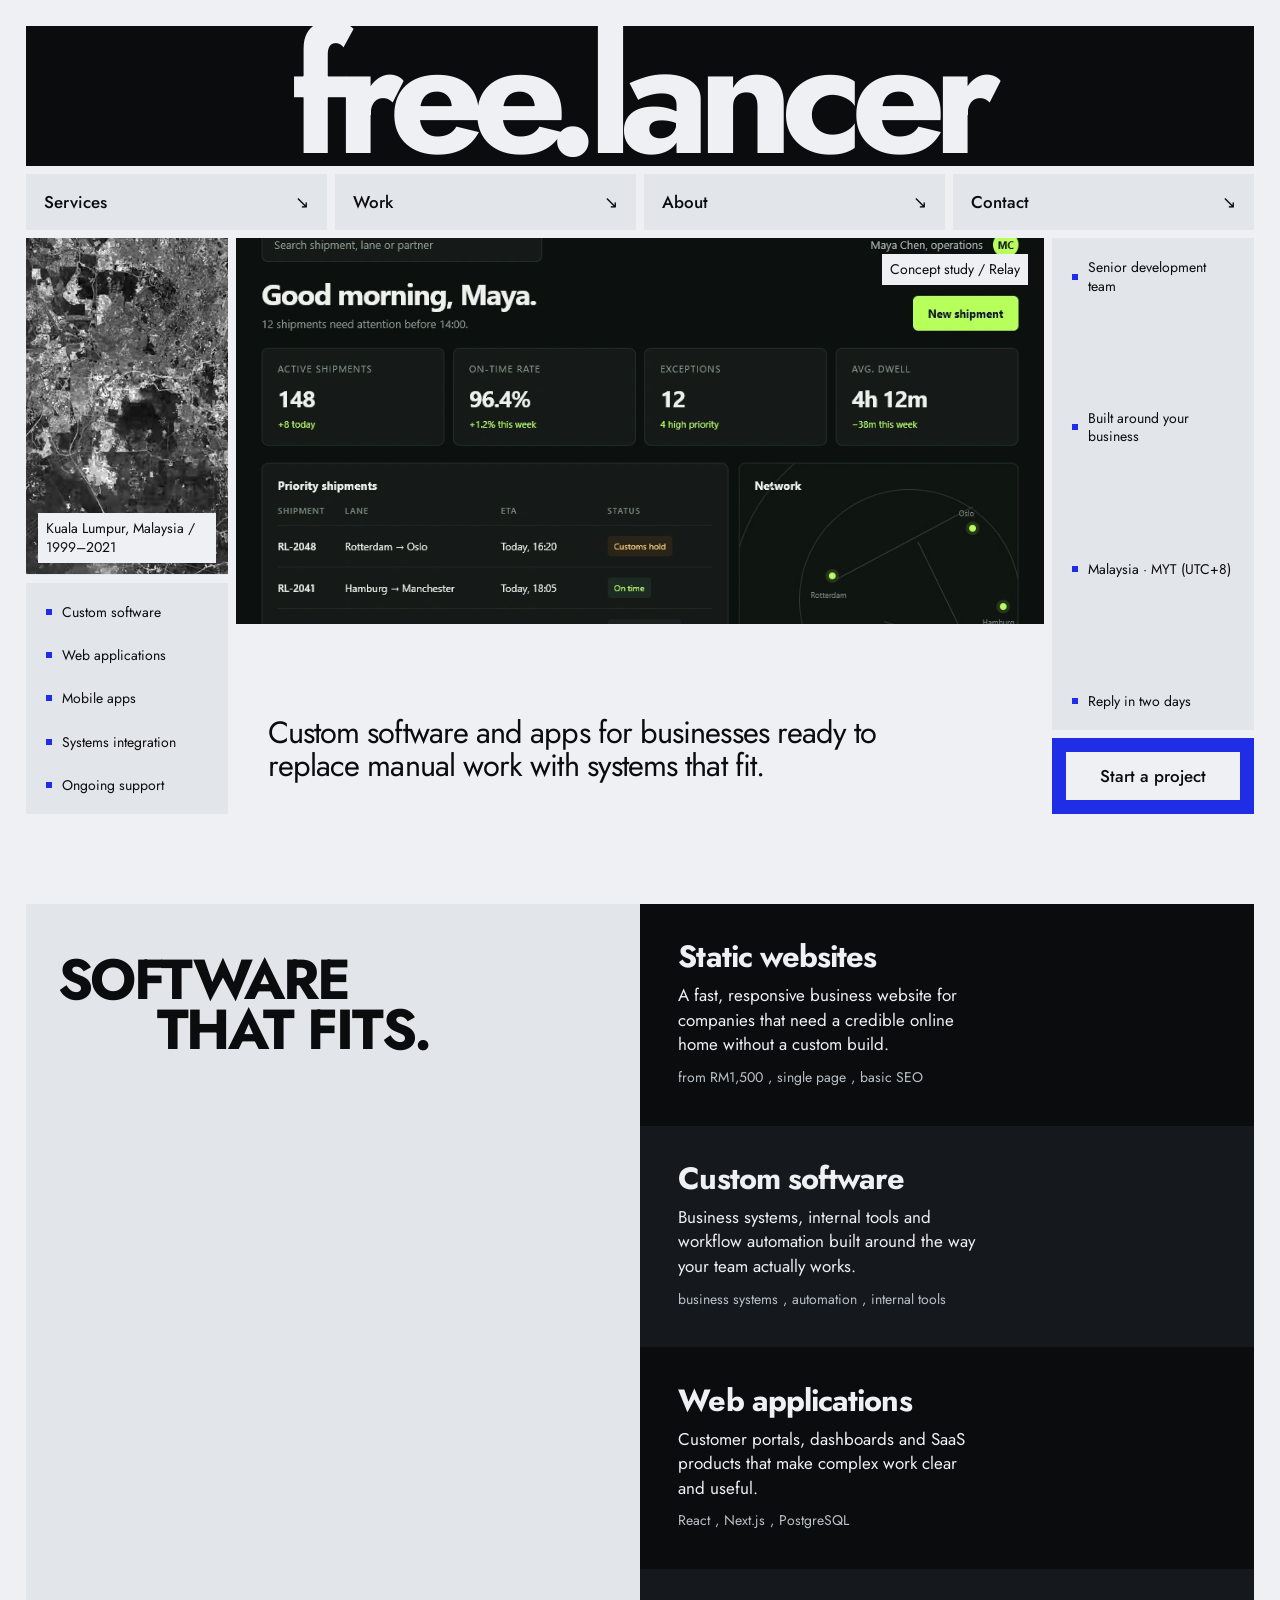
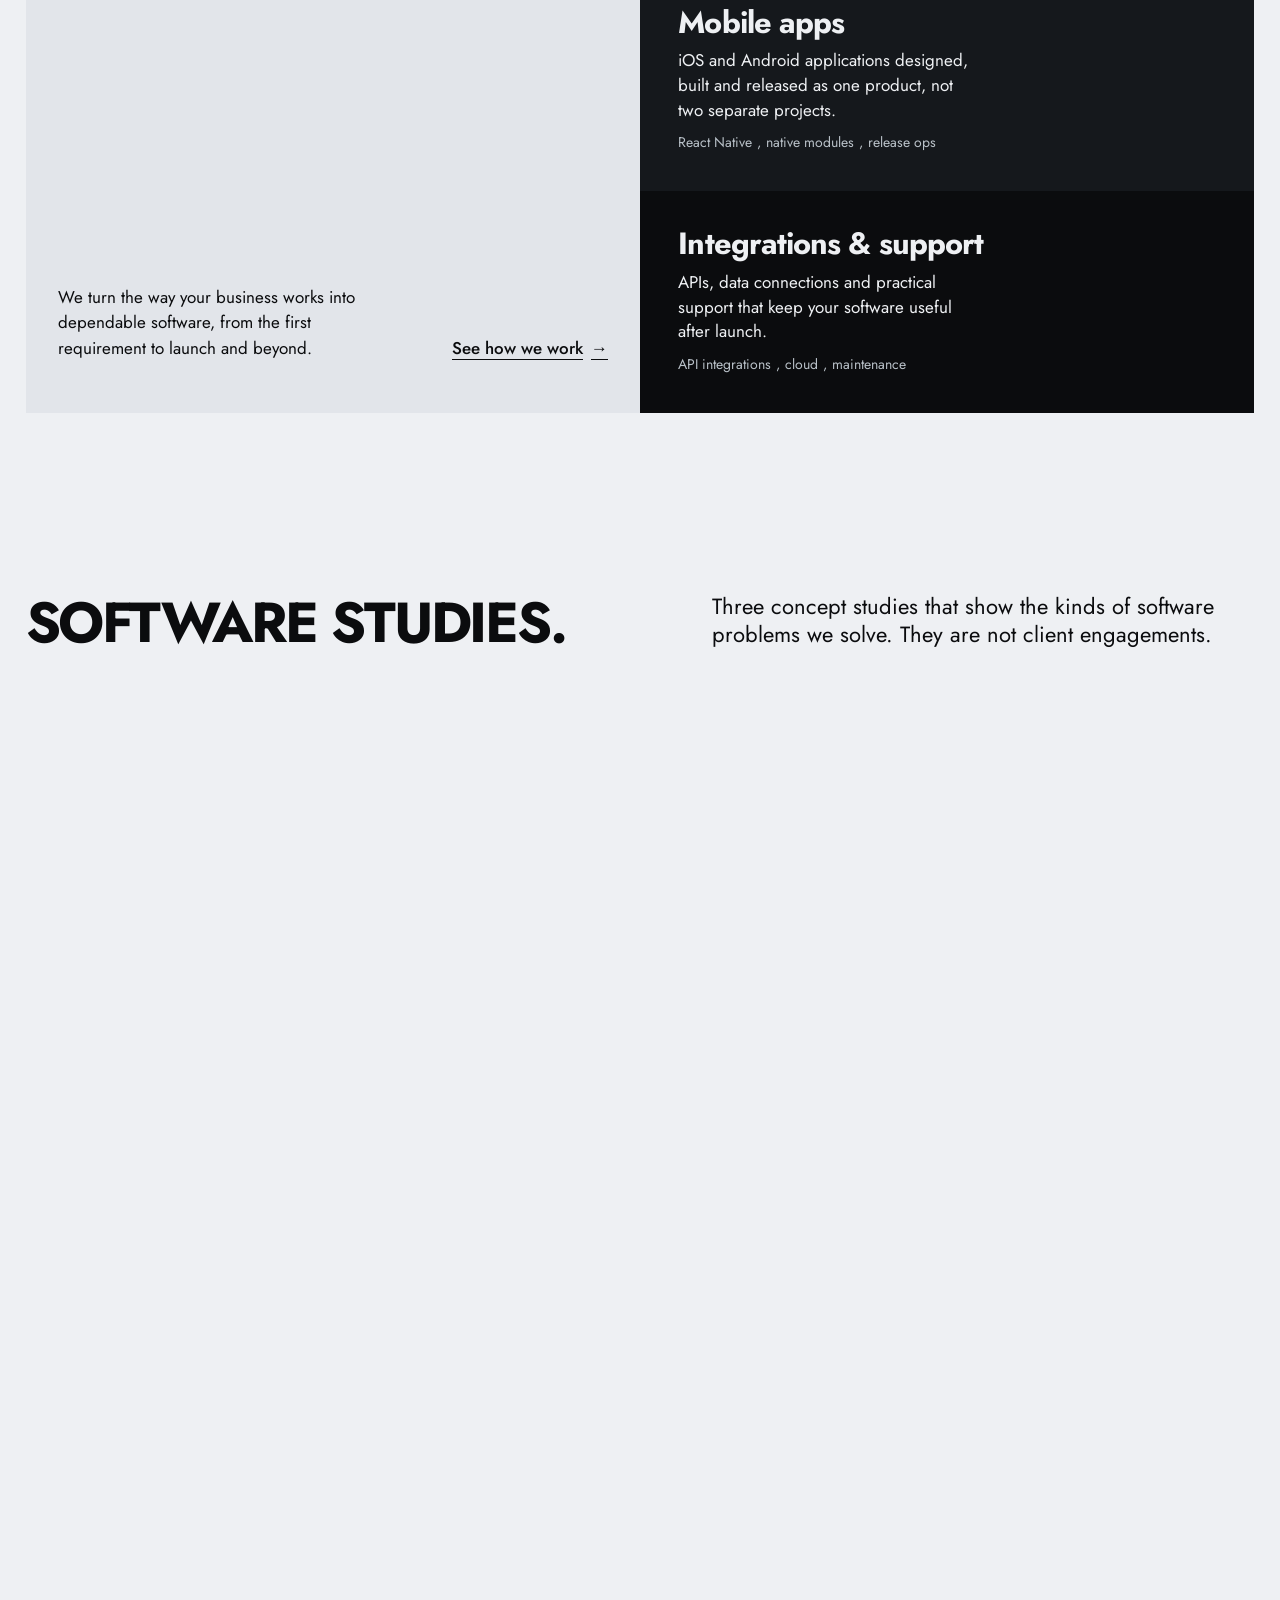
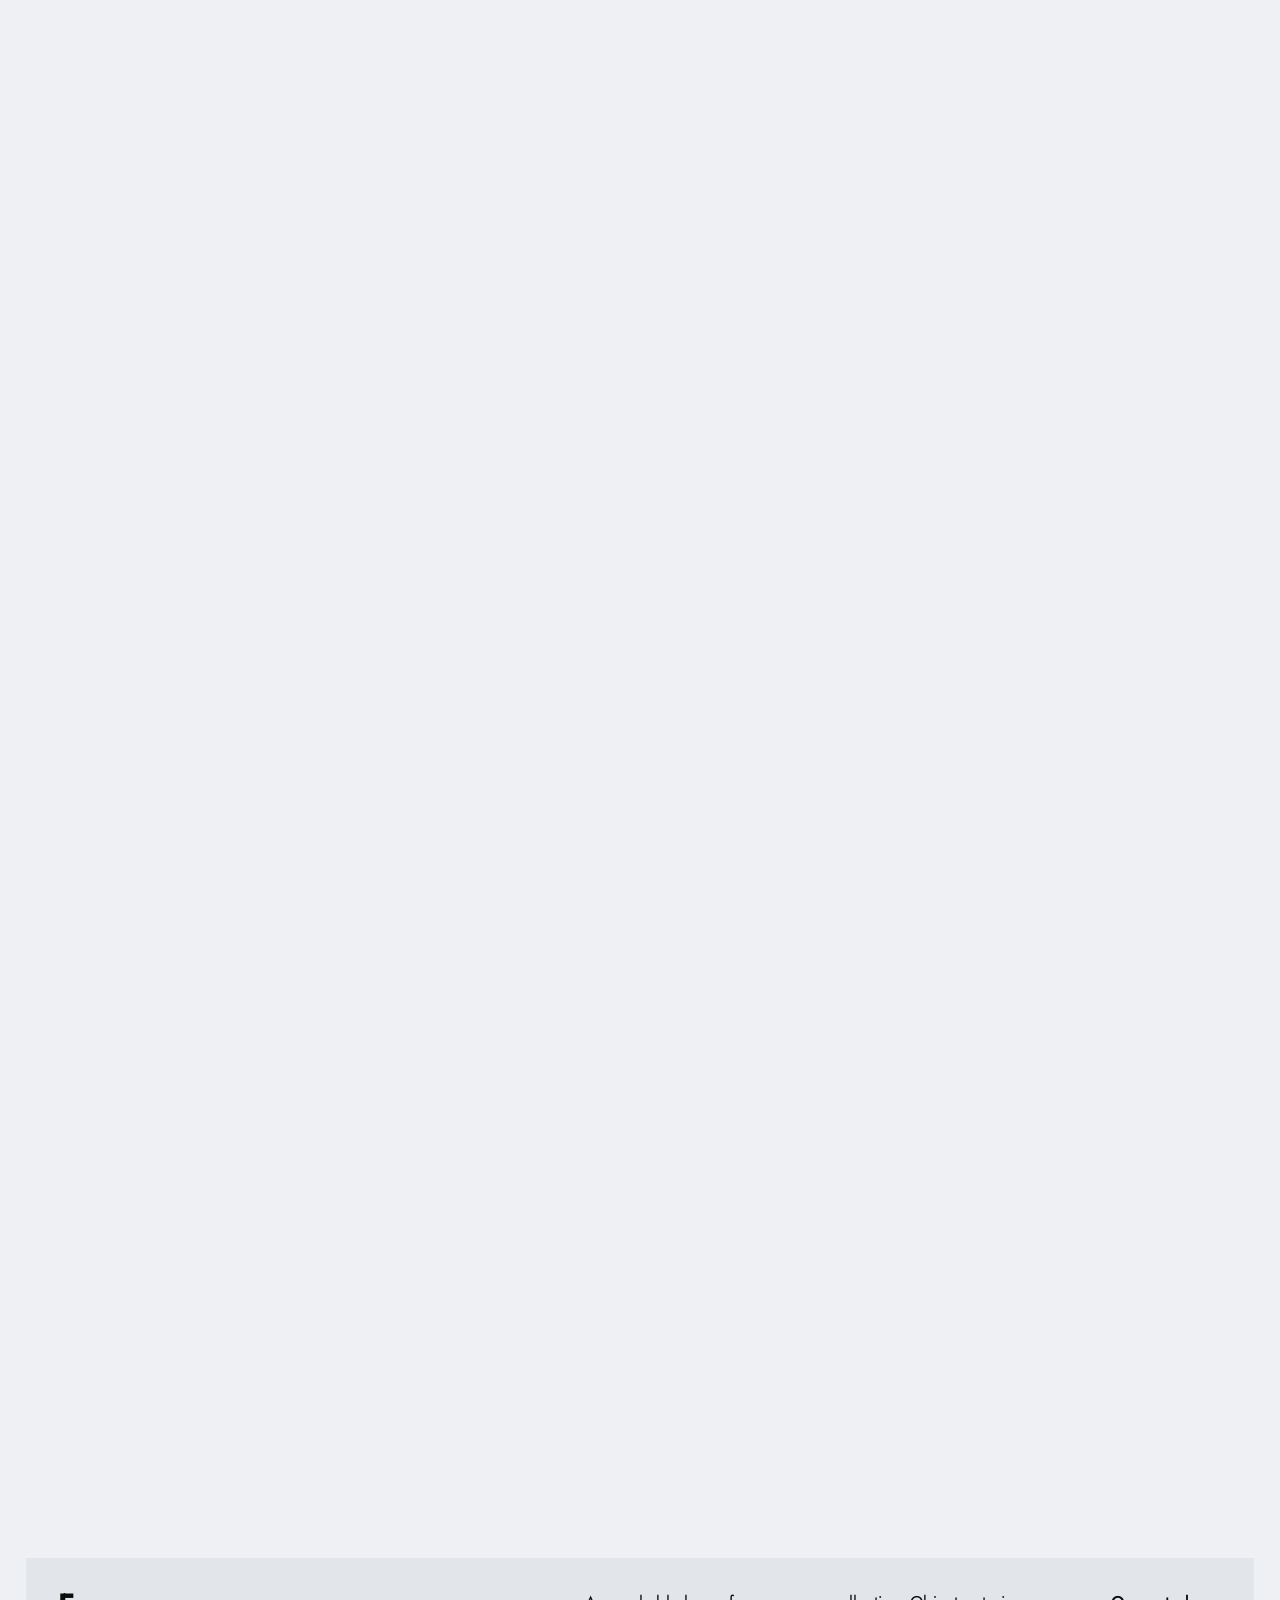
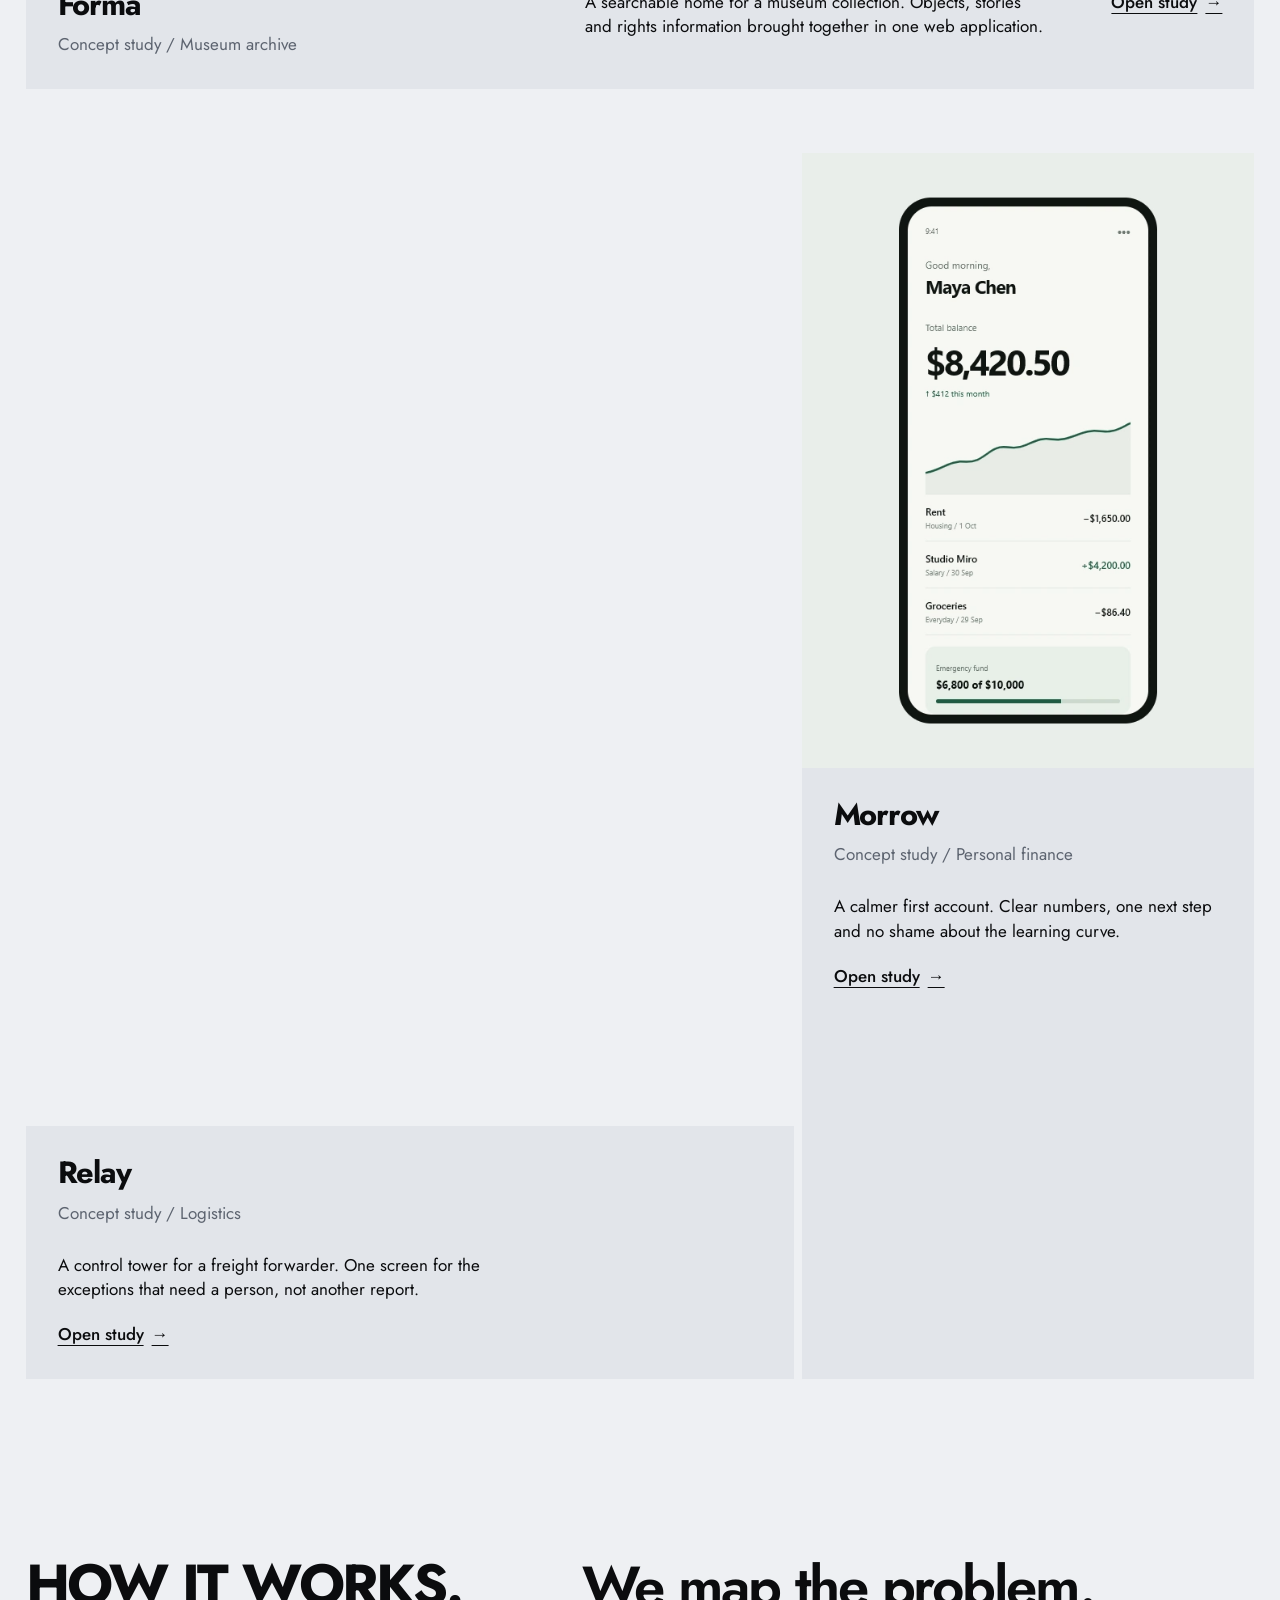
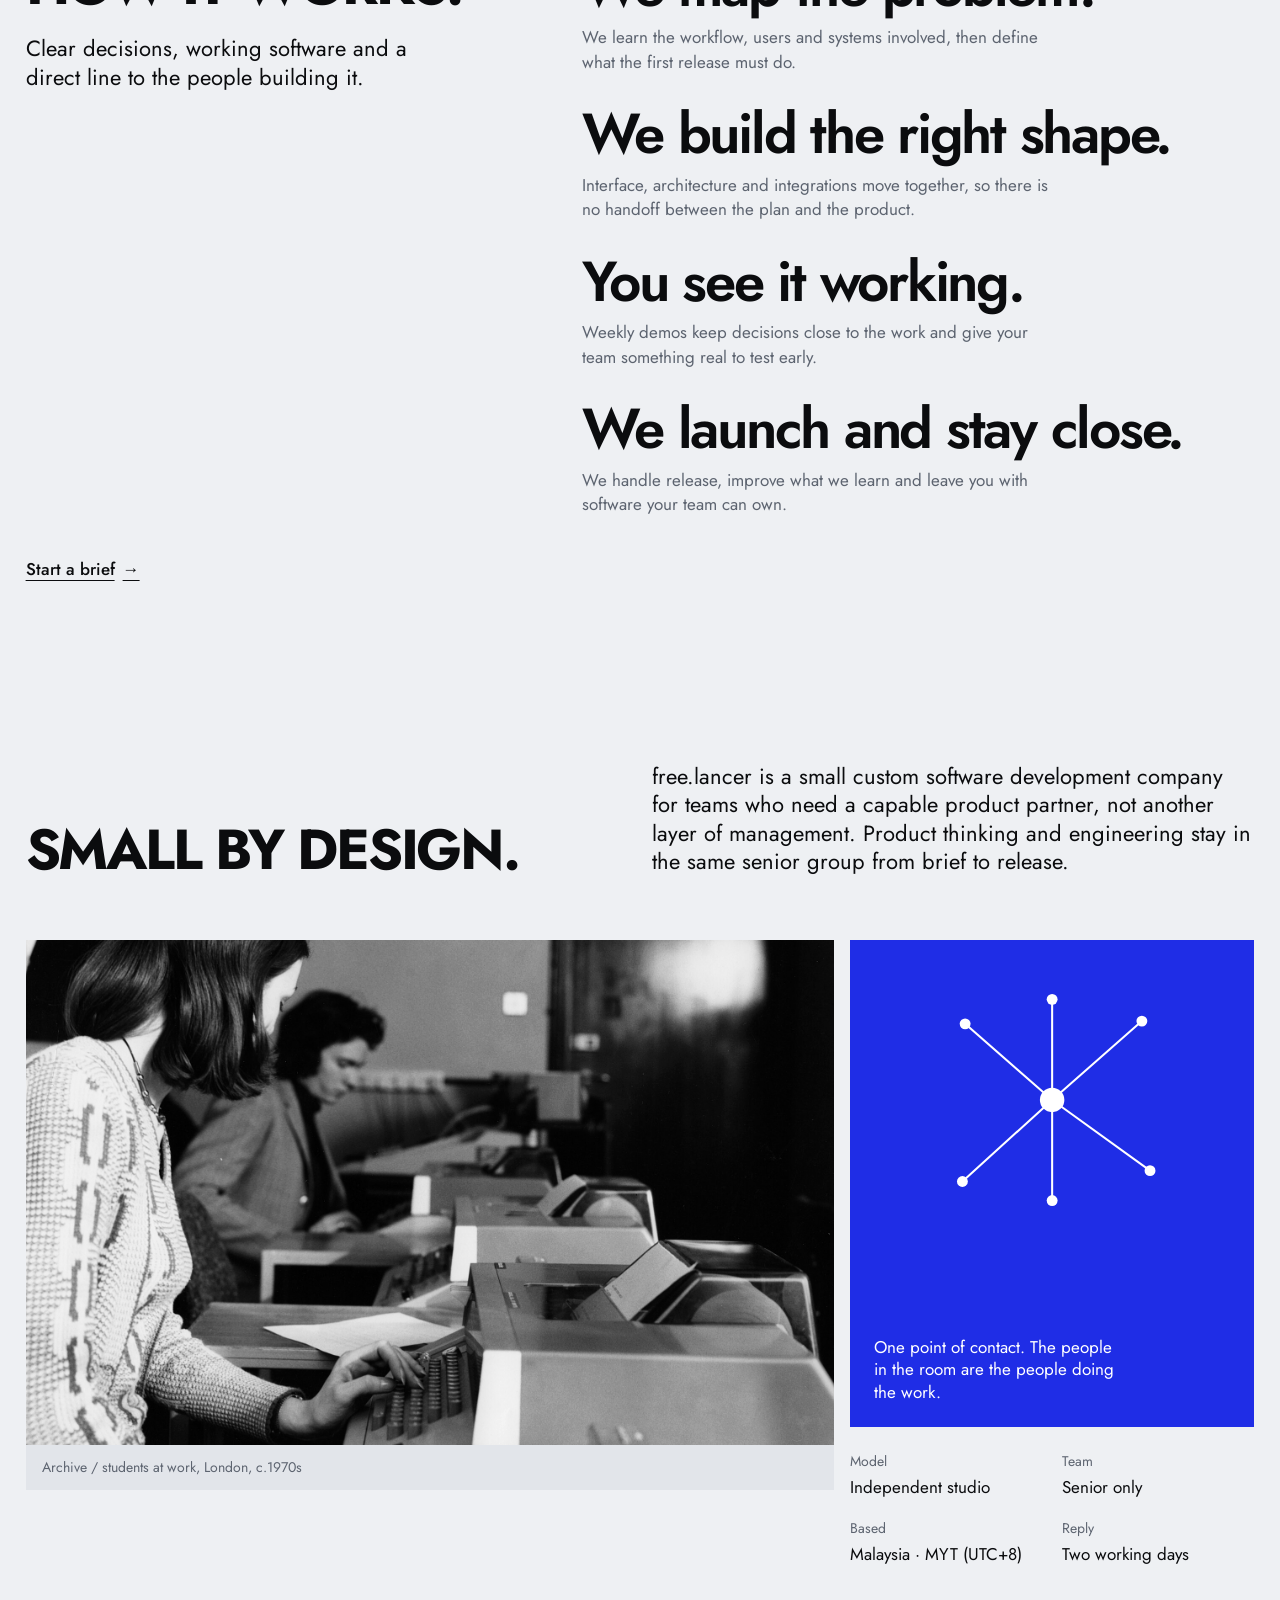
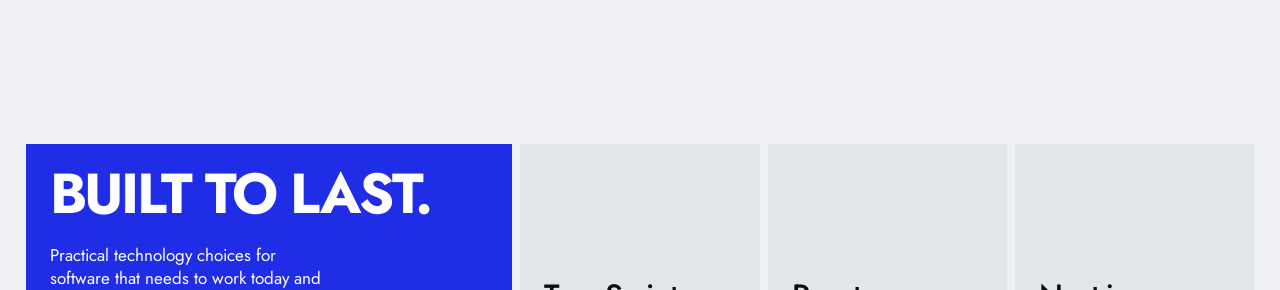
==== commit 88d54f7d: "fix visual" ====
--- a/index.html
+++ b/index.html
@@ -9,7 +9,7 @@
   <meta property="og:title" content="free.lancer · custom software & app development">
   <meta property="og:description" content="Malaysia-based website, web application, mobile app and custom software development.">
   <meta property="og:type" content="website">
-  <meta property="og:image" content="assets/concept-forma.png">
+  <meta property="og:image" content="assets/study-forma-1440.webp">
   <link rel="icon" href="data:image/svg+xml,%3Csvg xmlns='http://www.w3.org/2000/svg' viewBox='0 0 64 64'%3E%3Crect width='64' height='64' fill='%231f2de6'/%3E%3Ccircle cx='32' cy='32' r='9' fill='%23eef0f3'/%3E%3C/svg%3E">
   <link rel="preload" href="assets/fonts/jost-latin.woff2" as="font" type="font/woff2" crossorigin>
   <link rel="stylesheet" href="styles.css">
@@ -50,7 +50,7 @@
 
         <div class="hero-centre">
           <figure class="hero-shot">
-            <img src="assets/concept-relay.png" width="1600" height="1000" alt="Relay concept dashboard showing shipment status, a network map and an exception queue." decoding="async">
+            <img src="assets/study-relay-950.webp" srcset="assets/study-relay-950.webp 950w, assets/study-relay-1900.webp 1900w" sizes="(max-width: 980px) calc(100vw - 32px), 66vw" width="950" height="760" alt="Relay concept dashboard showing shipment status, a network map and an exception queue." decoding="async">
             <figcaption class="image-tag">Concept study / Relay</figcaption>
           </figure>
             <div class="hero-statement" data-reveal style="--i:1">
@@ -115,65 +115,55 @@
       </div>
     </section>
 
-    <!-- Work: one Forma interface cut across the board, then two more concept studies. -->
+    <!-- Work: uninterrupted, high-density interface previews. -->
     <section class="section work" id="work" aria-labelledby="work-title">
       <div class="section-head work-head">
         <h2 id="work-title" class="section-title">Software studies.</h2>
         <p>Three concept studies that show the kinds of software problems we solve. They are not client engagements.</p>
       </div>
 
-      <p class="sr-only" id="mosaic-desc">Forma concept study: a museum archive interface with a large editorial headline and a historic computer gallery photograph.</p>
-      <div class="mosaic" aria-describedby="mosaic-desc">
-        <div class="mosaic-tile" aria-hidden="true" style="--x:0;--y:0;--mx:0;--my:0"></div>
-        <div class="mosaic-tile flat" data-reveal style="--i:0"><p>Forma<br><span>Museum archive</span></p></div>
-        <div class="mosaic-tile" aria-hidden="true" style="--x:2;--y:0;--mx:2;--my:0"></div>
-        <div class="mosaic-tile" aria-hidden="true" style="--x:3;--y:0;--mx:0;--my:1"></div>
-        <div class="mosaic-tile flat flat-action" data-reveal style="--i:1">
-            <button class="tile-action" type="button" aria-label="Open the Forma concept study" data-study="forma" data-title="Forma" data-desc="A collections platform that lets a small museum publish twelve thousand objects without a large digital team. Search, stories and rights status in one place." data-facts="Sector|Museum archive|Year|2026|Scope|Web application" data-img="assets/concept-forma.png" data-alt="Forma concept museum archive interface with a large editorial headline and a historic computer photograph.">Open study <span aria-hidden="true">→</span></button>
-        </div>
-        <div class="mosaic-tile" aria-hidden="true" style="--x:5;--y:0;--mx:2;--my:1"></div>
-        <div class="mosaic-tile" aria-hidden="true" style="--x:0;--y:1;--mx:0;--my:2"></div>
-        <div class="mosaic-tile" aria-hidden="true" style="--x:1;--y:1;--mx:1;--my:2"></div>
-        <div class="mosaic-tile" aria-hidden="true" style="--x:2;--y:1;--mx:2;--my:1"></div>
-        <div class="mosaic-tile" aria-hidden="true" style="--x:3;--y:1;--mx:0;--my:3"></div>
-        <div class="mosaic-tile" aria-hidden="true" style="--x:4;--y:1;--mx:1;--my:3"></div>
-        <div class="mosaic-tile" aria-hidden="true" style="--x:5;--y:1;--mx:2;--my:1"></div>
-        <div class="mosaic-tile" aria-hidden="true" style="--x:0;--y:2;--mx:0;--my:4"></div>
-        <div class="mosaic-tile" aria-hidden="true" style="--x:1;--y:2;--mx:1;--my:4"></div>
-        <div class="mosaic-tile" aria-hidden="true" style="--x:2;--y:2;--mx:2;--my:4"></div>
-        <div class="mosaic-tile" aria-hidden="true" style="--x:3;--y:2;--mx:0;--my:5"></div>
-        <div class="mosaic-tile" aria-hidden="true" style="--x:4;--y:2;--mx:1;--my:5"></div>
-        <div class="mosaic-tile" aria-hidden="true" style="--x:5;--y:2;--mx:2;--my:5"></div>
-        <div class="mosaic-tile" aria-hidden="true" style="--x:0;--y:3;--mx:0;--my:6"></div>
-        <div class="mosaic-tile" aria-hidden="true" style="--x:1;--y:3;--mx:1;--my:6"></div>
-        <div class="mosaic-tile" aria-hidden="true" style="--x:2;--y:3;--mx:2;--my:6"></div>
-        <div class="mosaic-tile" aria-hidden="true" style="--x:3;--y:3;--mx:0;--my:7"></div>
-        <div class="mosaic-tile" aria-hidden="true" style="--x:4;--y:3;--mx:1;--my:7"></div>
-        <div class="mosaic-tile" aria-hidden="true" style="--x:5;--y:3;--mx:2;--my:7"></div>
-      </div>
+      <article class="project project-featured" data-reveal>
+        <figure class="project-media">
+          <picture>
+            <source media="(max-width: 720px)" srcset="assets/study-forma-mobile-390.webp 390w, assets/study-forma-mobile-780.webp 780w" sizes="calc(100vw - 32px)" width="390" height="780">
+            <img src="assets/study-forma-1440.webp" srcset="assets/study-forma-1440.webp 1440w, assets/study-forma-2880.webp 2880w" sizes="calc(100vw - 56px)" width="1440" height="960" alt="Forma concept museum archive with an editorial introduction and historic computer gallery photography." loading="lazy" decoding="async">
+          </picture>
+        </figure>
+        <div class="project-body">
+          <div class="project-heading">
+            <h3>Forma</h3>
+            <p class="meta">Concept study / Museum archive</p>
+          </div>
+          <p>A searchable home for a museum collection. Objects, stories and rights information brought together in one web application.</p>
+          <button class="text-action" type="button" aria-label="Open the Forma concept study" data-study="forma" data-title="Forma" data-desc="A collections platform that lets a small museum publish twelve thousand objects without a large digital team. Search, stories and rights status in one place." data-facts="Sector|Museum archive|Year|2026|Scope|Web application" data-img="assets/study-forma-2880.webp" data-alt="Forma concept museum archive interface with a large editorial headline and a historic computer photograph.">Open study <span aria-hidden="true">→</span></button>
+        </div>
+      </article>
 
       <div class="project-row">
         <article class="project project-wide" data-reveal>
           <figure class="project-media">
-            <img src="assets/concept-relay.png" width="1600" height="1000" alt="Relay concept operations dashboard with a shipment table and network map." loading="lazy" decoding="async">
+            <picture>
+              <source media="(max-width: 720px)" srcset="assets/study-relay-detail-600.webp 600w, assets/study-relay-detail-1200.webp 1200w" sizes="calc(100vw - 32px)" width="600" height="760">
+              <img src="assets/study-relay-950.webp" srcset="assets/study-relay-950.webp 950w, assets/study-relay-1900.webp 1900w" sizes="(max-width: 720px) calc(100vw - 32px), 62vw" width="950" height="760" alt="Relay concept operations dashboard showing shipment totals and a priority shipment table." loading="lazy" decoding="async">
+            </picture>
           </figure>
           <div class="project-body">
             <h3>Relay</h3>
             <p class="meta">Concept study / Logistics</p>
             <p>A control tower for a freight forwarder. One screen for the exceptions that need a person, not another report.</p>
-            <button class="text-action" type="button" aria-label="Open the Relay concept study" data-study="relay" data-title="Relay" data-desc="An operations dashboard for a freight forwarder who was managing exceptions across four spreadsheets. One control tower for shipments, partner handoffs and the things that need a person." data-facts="Sector|Logistics|Year|2026|Scope|Custom software" data-img="assets/concept-relay.png" data-alt="Relay concept operations dashboard with shipment status, network map and exception queue.">Open study <span aria-hidden="true">→</span></button>
+            <button class="text-action" type="button" aria-label="Open the Relay concept study" data-study="relay" data-title="Relay" data-desc="An operations dashboard for a freight forwarder who was managing exceptions across four spreadsheets. One control tower for shipments, partner handoffs and the things that need a person." data-facts="Sector|Logistics|Year|2026|Scope|Custom software" data-img="assets/study-relay-1900.webp" data-alt="Relay concept operations dashboard with shipment status, network map and exception queue.">Open study <span aria-hidden="true">→</span></button>
           </div>
         </article>
 
         <article class="project project-narrow" data-reveal style="--i:1">
           <figure class="project-media">
-            <img src="assets/concept-morrow.png" width="1600" height="1000" alt="Morrow concept mobile banking app shown on a phone." loading="lazy" decoding="async">
+            <img src="assets/study-morrow-560.webp" srcset="assets/study-morrow-560.webp 560w, assets/study-morrow-1120.webp 1120w" sizes="(max-width: 720px) calc(100vw - 32px), 37vw" width="560" height="760" alt="Morrow concept mobile banking app with a balance overview, transactions and a savings goal." loading="lazy" decoding="async">
           </figure>
           <div class="project-body">
             <h3>Morrow</h3>
             <p class="meta">Concept study / Personal finance</p>
             <p>A calmer first account. Clear numbers, one next step and no shame about the learning curve.</p>
-            <button class="text-action" type="button" aria-label="Open the Morrow concept study" data-study="morrow" data-title="Morrow" data-desc="A personal finance app for the first five years of getting good with money. The product leads with one useful next step, not a wall of charts." data-facts="Sector|Personal finance|Year|2026|Scope|Mobile app" data-img="assets/concept-morrow.png" data-alt="Morrow concept personal finance app on a phone showing balance, spending and a savings goal.">Open study <span aria-hidden="true">→</span></button>
+            <button class="text-action" type="button" aria-label="Open the Morrow concept study" data-study="morrow" data-title="Morrow" data-desc="A personal finance app for the first five years of getting good with money. The product leads with one useful next step, not a wall of charts." data-facts="Sector|Personal finance|Year|2026|Scope|Mobile app" data-img="assets/study-morrow-1120.webp" data-alt="Morrow concept personal finance app on a phone showing balance, spending and a savings goal.">Open study <span aria-hidden="true">→</span></button>
           </div>
         </article>
       </div>
@@ -377,8 +367,9 @@
         <p id="study-desc"></p>
         <dl class="dialog-facts" id="study-facts"></dl>
         <p class="meta">Concept study, not a client engagement.</p>
-      </div>
-      <img id="study-image" src="assets/concept-forma.png" width="1500" height="1000" alt="">
+        <p><a class="text-link" id="study-full-image" href="assets/study-forma-2880.webp" target="_blank" rel="noopener">View full-size image<span class="sr-only"> (opens in a new tab)</span></a></p>
+      </div>
+      <img id="study-image" src="assets/study-forma-2880.webp" alt="">
     </div>
   </dialog>
 
--- a/styles.css
+++ b/styles.css
@@ -76,7 +76,6 @@
 /* The accent ring disappears on blue and ink grounds; use the page colour there. */
 .contact-main :focus-visible,
 .rail-action :focus-visible,
-.flat-action :focus-visible,
 .footer :focus-visible { outline-color: var(--bg); }
 
 .sr-only {
@@ -487,66 +486,9 @@
   margin-bottom: clamp(32px, 4vw, 56px);
 }
 
-.mosaic {
-  display: grid;
-  grid-template-columns: repeat(6, minmax(0, 1fr));
-  grid-template-rows: repeat(4, minmax(0, 1fr));
-  gap: var(--gap);
-}
-.mosaic-tile {
-  aspect-ratio: 1;
-  background-image: url("assets/concept-forma.png");
-  background-repeat: no-repeat;
-  background-size: 600% 400%;
-  background-position: calc(var(--x) * 20%) calc(var(--y) * 33.3333%);
-}
-.mosaic-tile.flat {
-  background-image: none;
-  background: var(--surface);
-  padding: 16px;
-  display: flex;
-  flex-direction: column;
-  justify-content: flex-start;
-}
-.mosaic-tile.flat p {
-  font-size: var(--step-body);
-  line-height: 1.1;
-  letter-spacing: -0.02em;
-}
-.mosaic-tile.flat span {
-  display: inline-block;
-  margin-top: 4px;
-  font-size: var(--step-small);
-  line-height: 1.3;
-  color: var(--muted);
-}
-.mosaic-tile.flat-action {
-  padding: 0;
-  background: var(--accent);
-  color: var(--accent-ink);
-  transition: background-color 180ms ease;
-}
-.mosaic-tile.flat-action:hover { background: var(--ink); }
-.tile-action {
-  width: 100%;
-  height: 100%;
-  padding: 16px;
-  display: flex;
-  align-items: flex-end;
-  justify-content: space-between;
-  gap: 8px;
-  color: var(--accent-ink);
-  font-size: var(--step-body);
-  font-weight: 500;
-  line-height: 1.1;
-  text-align: left;
-}
-.tile-action span { transition: transform 180ms var(--ease-out); }
-.tile-action:hover span { transform: translateX(4px); }
-
 .project-row {
   display: grid;
-  grid-template-columns: 7fr 5fr;
+  grid-template-columns: 950fr 560fr;
   gap: var(--gap);
   margin-top: clamp(40px, 5vw, 72px);
 }
@@ -556,18 +498,14 @@
   background: var(--surface);
 }
 .project-media {
-  aspect-ratio: 16 / 10;
   overflow: hidden;
   background: var(--bg);
 }
-.project-narrow .project-media { aspect-ratio: 4 / 3; }
+.project-media picture { display: block; }
 .project-media img {
   width: 100%;
-  height: 100%;
-  object-fit: cover;
-  transition: transform 700ms var(--ease-soft);
-}
-.project:hover .project-media img { transform: scale(1.025); }
+  height: auto;
+}
 .project-body {
   padding: clamp(20px, 2.5vw, 32px);
   display: flex;
@@ -584,6 +522,14 @@
   line-height: 1.45;
   max-width: 46ch;
 }
+.project-heading .meta { margin-top: 12px; }
+.project-featured .project-body {
+  display: grid;
+  grid-template-columns: 1fr 1fr auto;
+  gap: 24px;
+  align-items: start;
+}
+.project-featured .text-action { margin-top: 0; }
 
 /* =========================================================
    Process
@@ -1019,7 +965,7 @@
    Study dialog
    ========================================================= */
 .study-dialog {
-  width: min(1000px, calc(100vw - 32px));
+  width: min(1200px, calc(100vw - 32px));
   max-height: calc(100svh - 32px);
   padding: 0;
   border: 0;
@@ -1031,6 +977,9 @@
 .study-dialog::backdrop { background: rgba(11, 12, 14, 0.72); }
 .study-dialog[open] { animation: dialog-in 300ms var(--ease-out); }
 .dialog-bar {
+  position: sticky;
+  top: 0;
+  z-index: 1;
   display: flex;
   justify-content: space-between;
   align-items: center;
@@ -1048,8 +997,8 @@
   text-underline-offset: 4px;
 }
 .dialog-grid {
-  display: grid;
-  grid-template-columns: 1fr 1fr;
+  display: flex;
+  flex-direction: column;
 }
 .dialog-copy { padding: clamp(24px, 4vw, 40px); }
 .dialog-copy h2 {
@@ -1061,7 +1010,7 @@
   margin-top: 20px;
   font-size: var(--step-body);
   line-height: 1.45;
-  max-width: 42ch;
+  max-width: 65ch;
 }
 .dialog-facts {
   display: grid;
@@ -1080,10 +1029,11 @@
 }
 .dialog-copy .meta { margin-top: 28px; }
 .dialog-grid img {
+  order: -1;
   width: 100%;
-  height: 100%;
-  min-height: 360px;
-  object-fit: cover;
+  height: auto;
+  max-height: 75svh;
+  object-fit: contain;
 }
 
 @keyframes dialog-in {
@@ -1212,23 +1162,8 @@
   .terms { font-size: var(--step-small); }
 
   .work-head { margin-bottom: 32px; }
-  .mosaic {
-    grid-template-columns: repeat(3, minmax(0, 1fr));
-    grid-template-rows: repeat(2, minmax(0, 1fr));
-    background-size: 300% 200%;
-  }
-  .mosaic-tile {
-    background-size: 300% 200%;
-    background-position: calc(var(--mx) * 50%) calc(var(--my) * 100%);
-  }
-  .mosaic-tile:nth-child(n + 7) { display: none; }
-  .mosaic-tile.flat { padding: 12px; }
-  .mosaic-tile.flat p { font-size: var(--step-body); }
-  .mosaic-tile.flat span { font-size: var(--step-small); }
-  .tile-action { padding: 12px; font-size: var(--step-body); }
-
+  .project-featured .project-body { grid-template-columns: 1fr; gap: 16px; }
   .project-row { grid-template-columns: 1fr; margin-top: 40px; }
-  .project-narrow .project-media { aspect-ratio: 16 / 10; }
 
   .process-list { gap: 28px; }
   .process-line { font-size: var(--step-head); }
@@ -1276,8 +1211,6 @@
   .footer-bottom { margin-top: 24px; }
   .footer-bottom .credits { grid-template-columns: 1fr; }
 
-  .dialog-grid { grid-template-columns: 1fr; }
-  .dialog-grid img { min-height: 240px; max-height: 300px; }
   .dialog-copy { padding: 24px; }
   .dialog-facts { grid-template-columns: 1fr 1fr; }
 }
@@ -1287,15 +1220,11 @@
   .hero-statement p { font-size: var(--step-mid); }
 }
 
-/* The narrowest phones: keep the two-column stack and mosaic inside the page. */
+/* The narrowest phones: keep the two-column stack inside the page. */
 @media (max-width: 380px) {
   .stack-tile {
     min-height: 96px;
     padding: 16px;
     font-size: var(--step-body);
   }
-  .tile-action {
-    padding: 10px;
-    font-size: var(--step-small);
-  }
-}
+}
